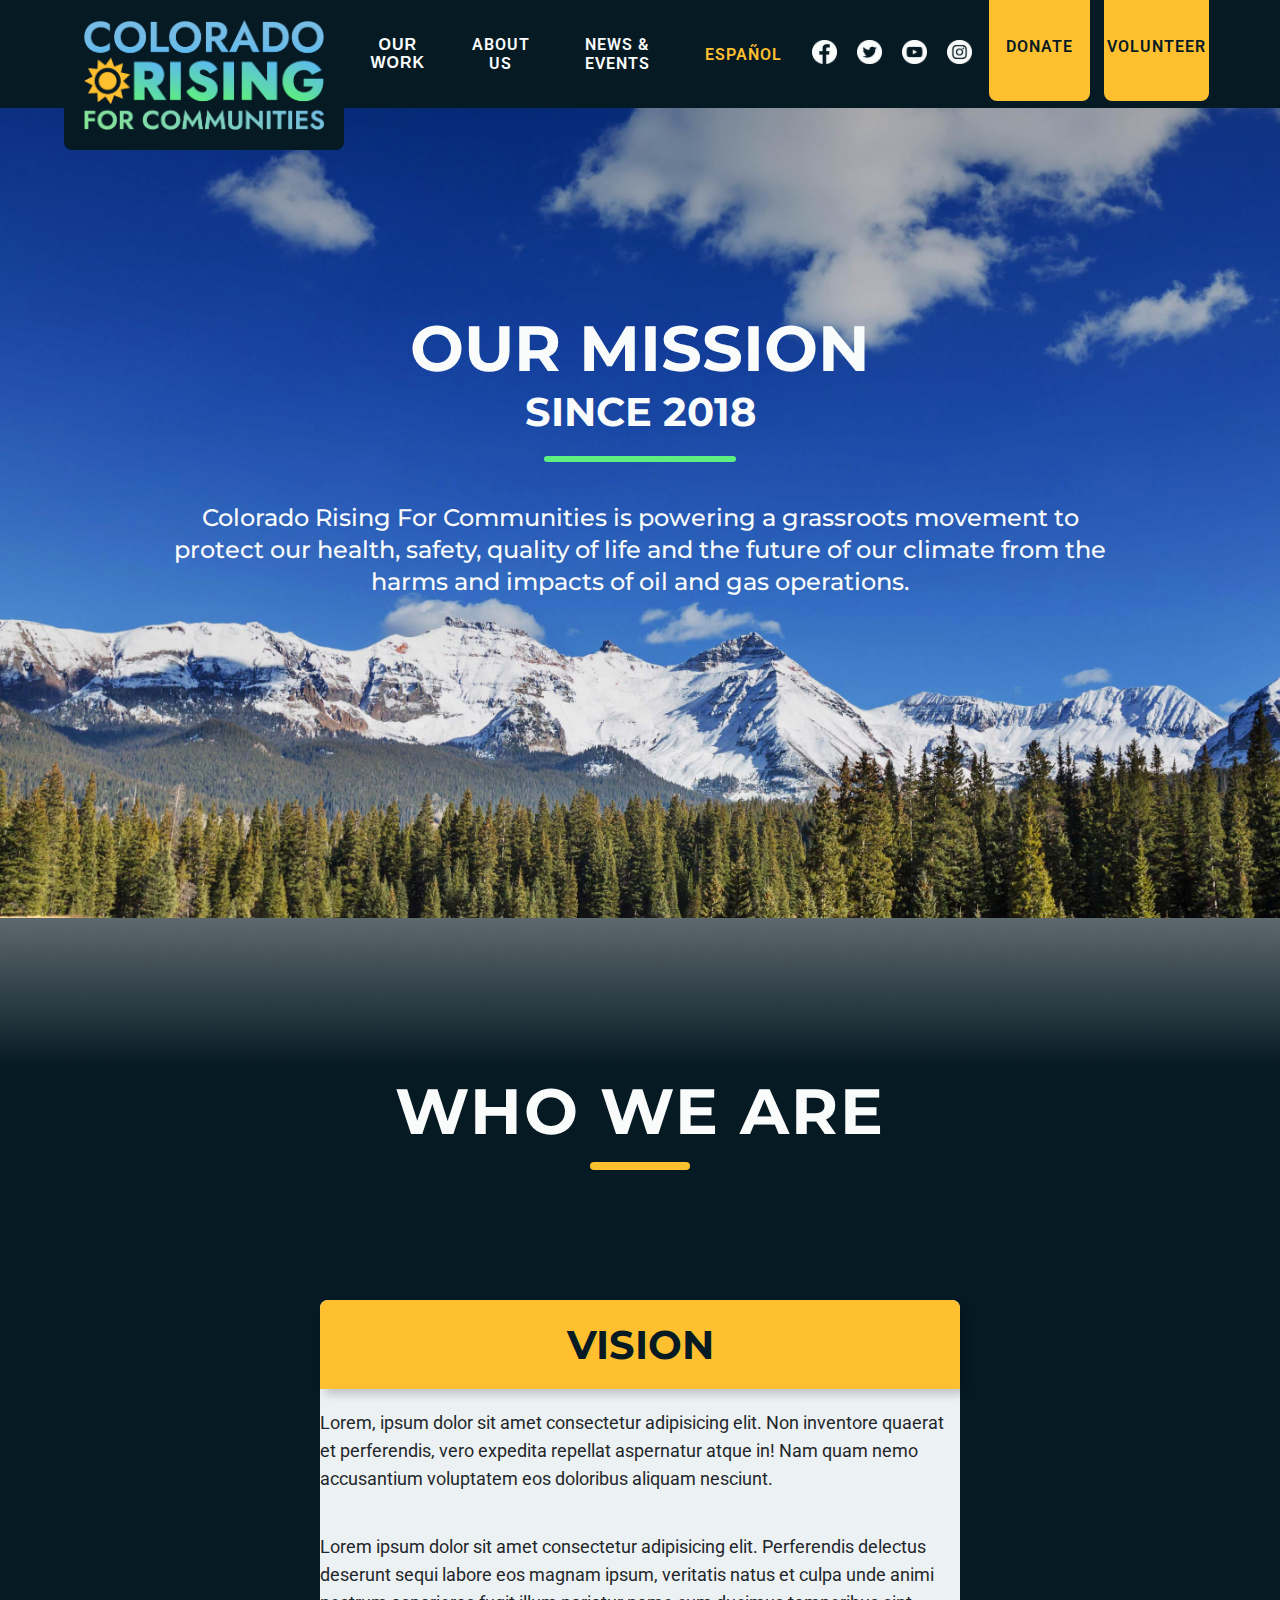
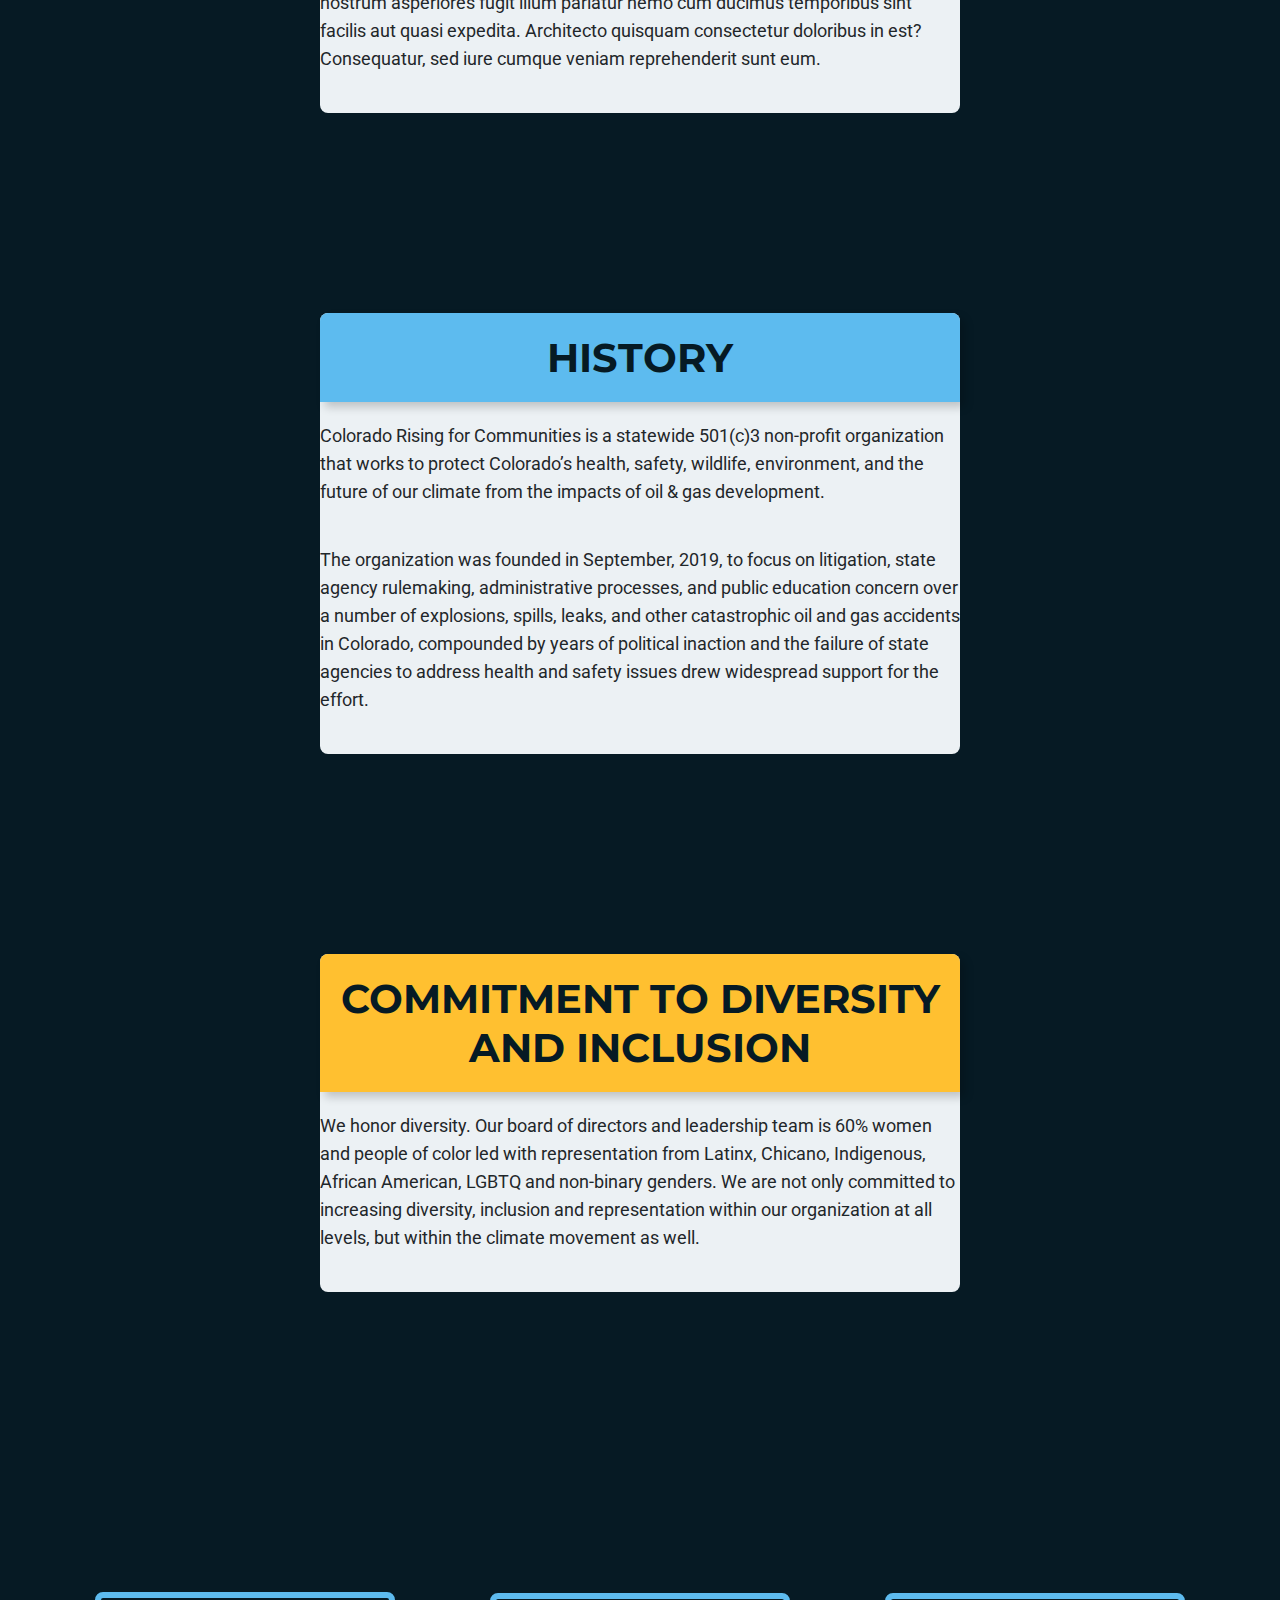
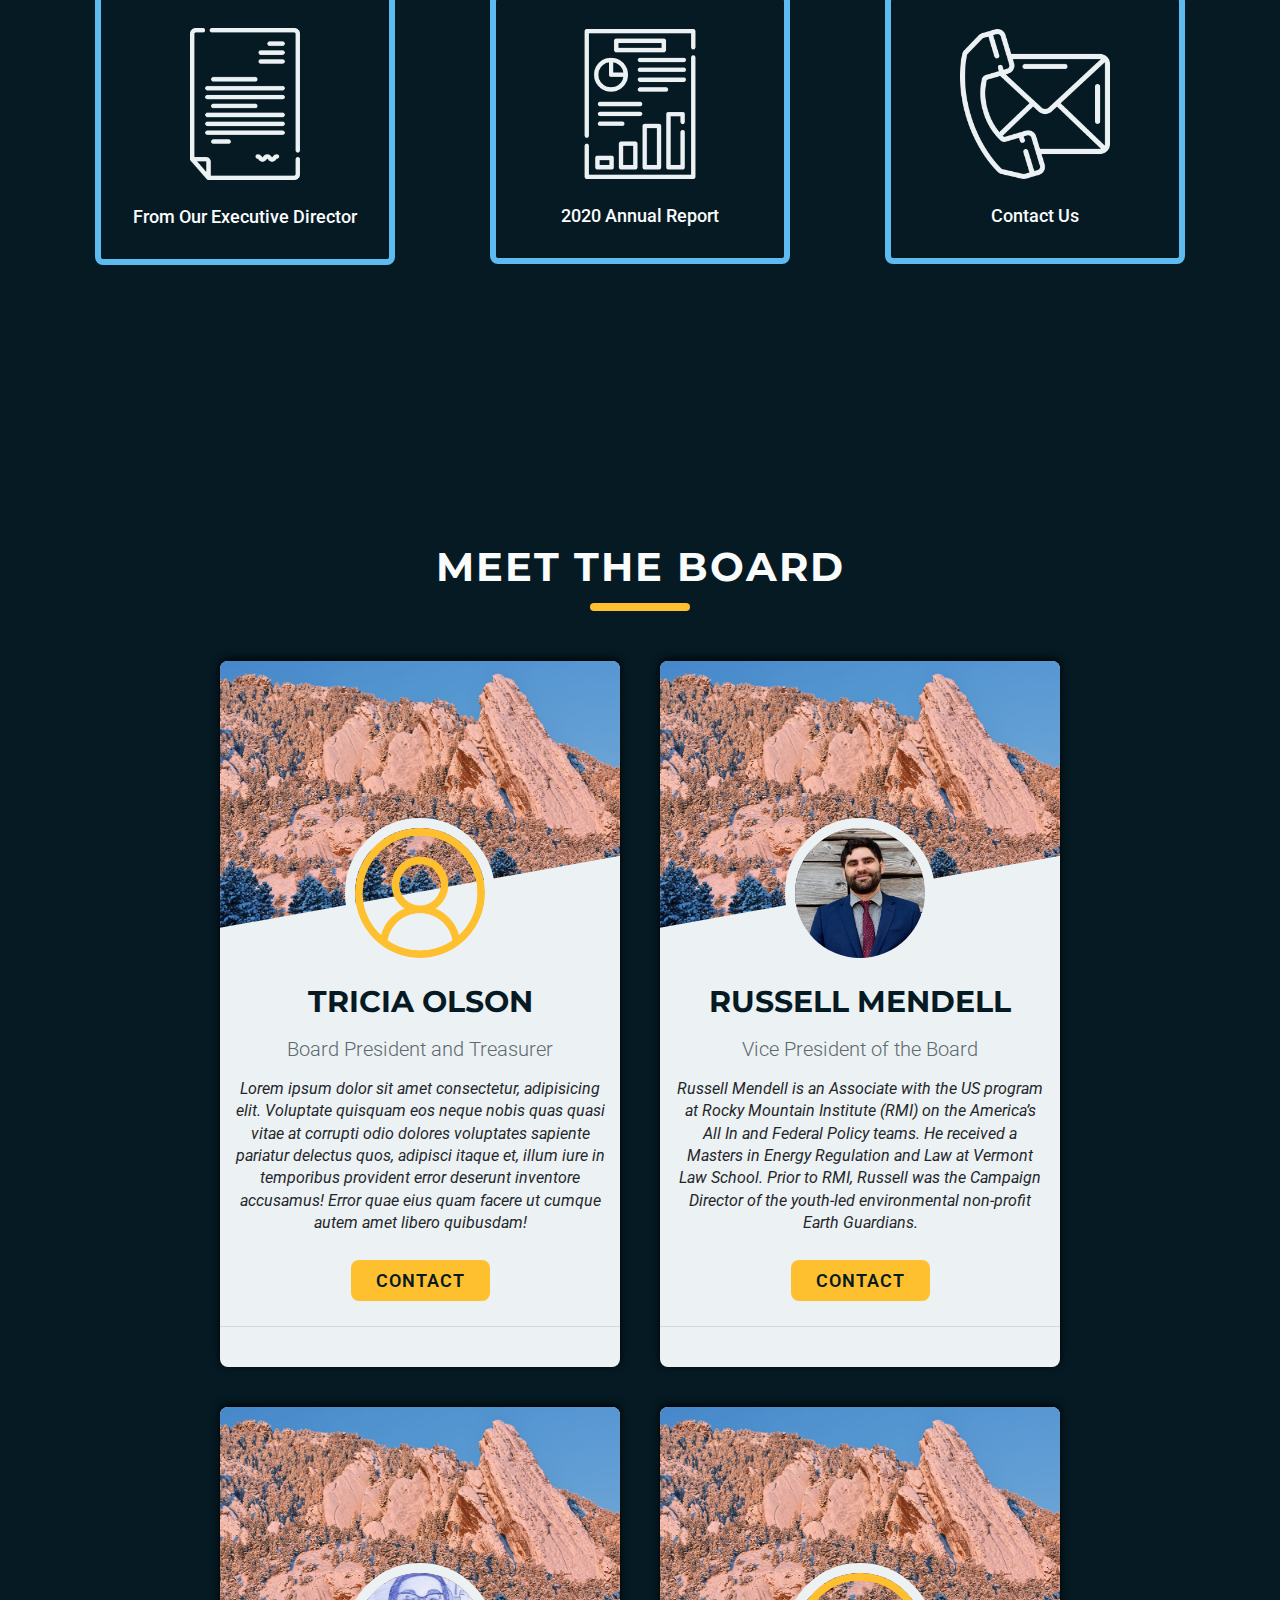
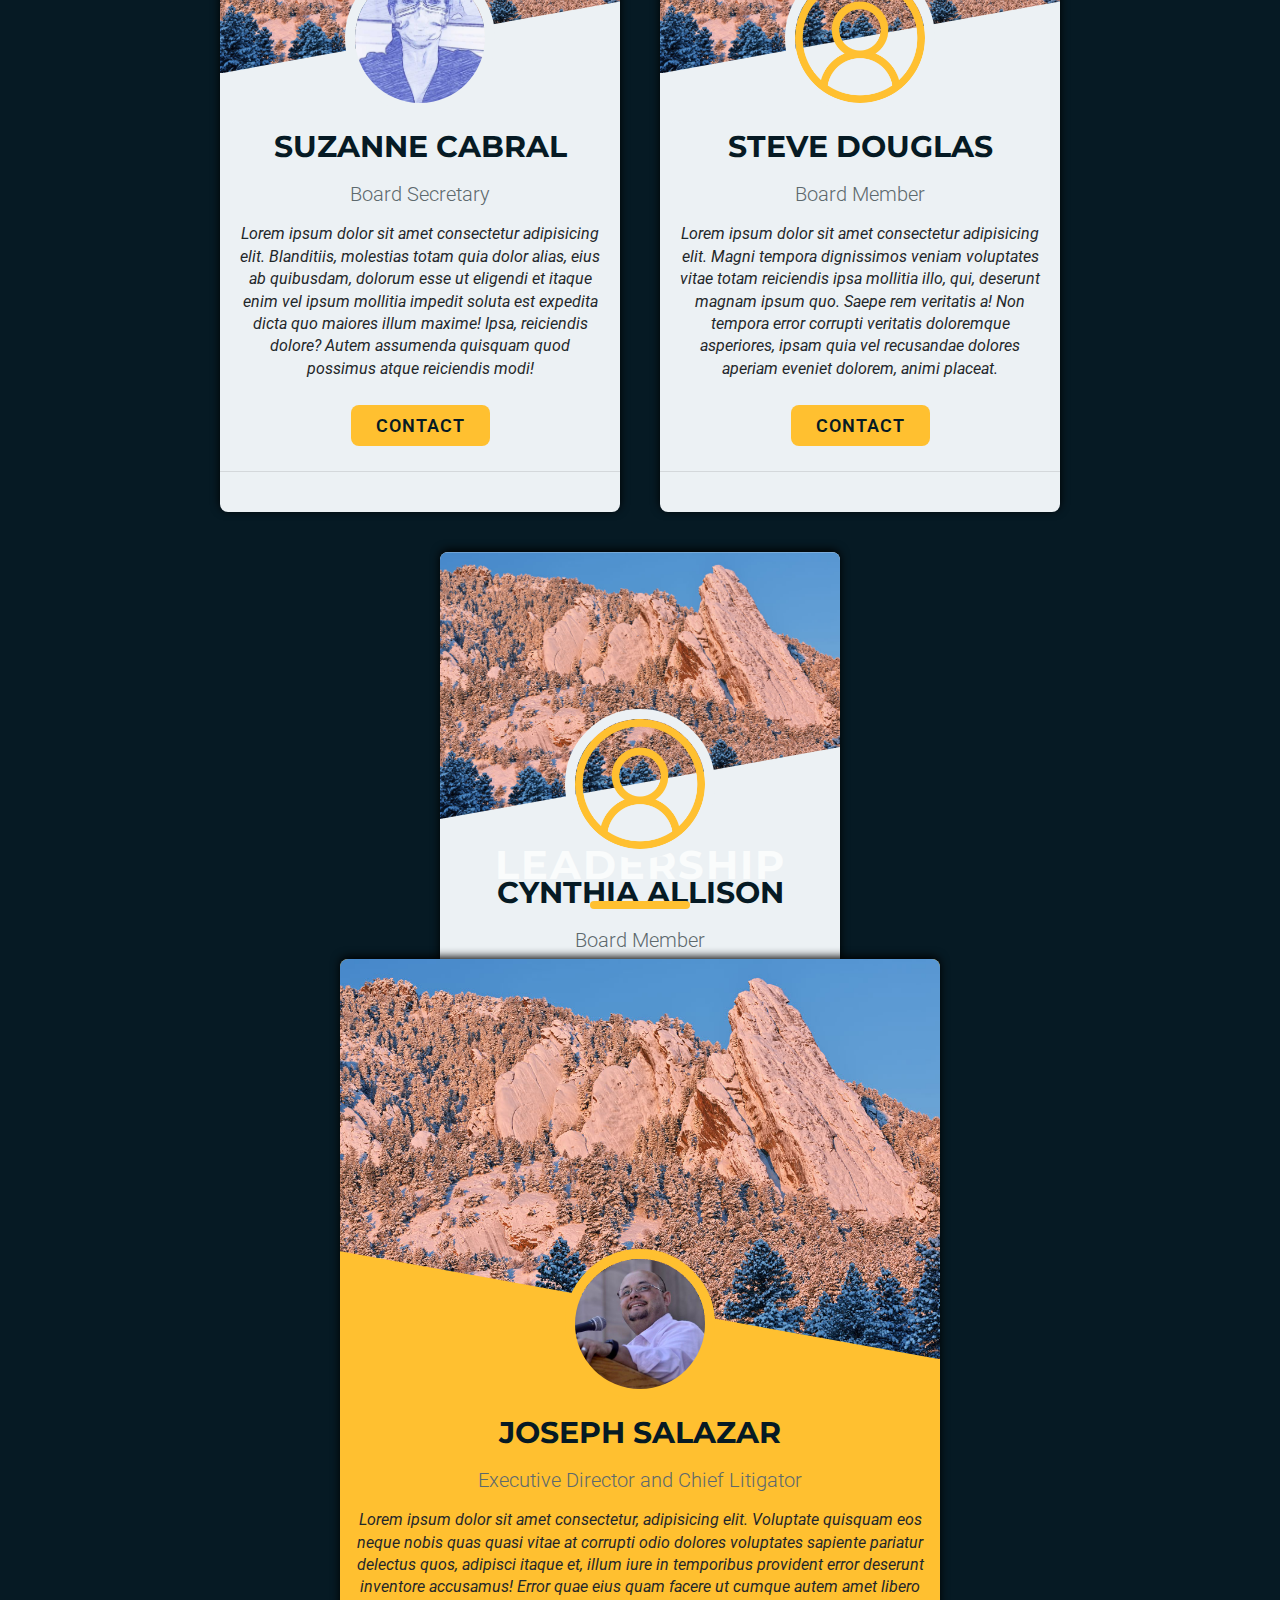
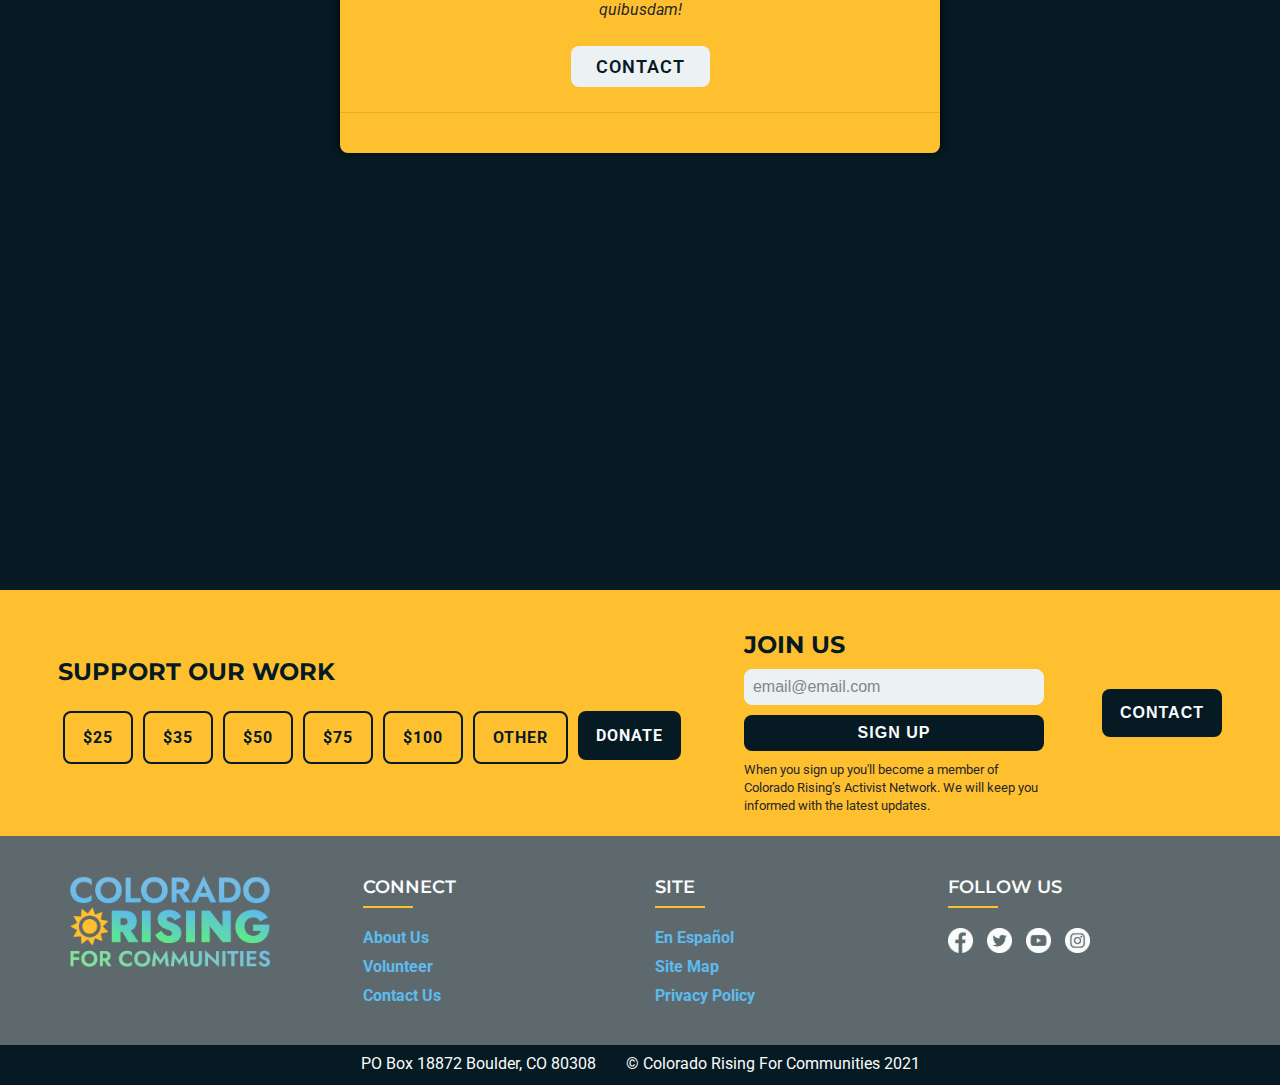
==== about-us/index.html @ eef4306d "drop down menu added" ====
<!DOCTYPE html>
<html lang="en">

<head>
    <meta charset="UTF-8" />
    <meta name="viewport" content="width=device-width, initial-scale=1">
    <meta name="description"
        content="Colorado Rising for Communities is a statewide 501(c)3 grassroots organization that was formed to protect Colorado's health, safety, wildlife, environmental and the future of our climate from the impacts of oil and gas operations." />
    <meta name="robots" content="index, follow" />
    <link rel="icon" href="../icons/sun_logo.svg" />
    <link rel="stylesheet" href="https://unpkg.com/aos@next/dist/aos.css" />
    <link rel="preconnect" href="https://fonts.gstatic.com" />
    <link rel="preconnect" href="https://fonts.gstatic.com" />
    <link
        href="https://fonts.googleapis.com/css2?family=Montserrat:ital,wght@0,100;0,200;0,300;0,400;0,500;0,600;0,700;0,800;0,900;1,300;1,400;1,500;1,600;1,700;1,800;1,900&family=Roboto:ital,wght@0,100;0,300;0,400;0,500;0,700;0,900;1,100;1,300;1,400;1,500;1,700;1,900&display=swap"
        rel="stylesheet" />
    <link rel="stylesheet" href="https://cdnjs.cloudflare.com/ajax/libs/font-awesome/5.15.2/css/all.min.css"
        integrity="sha512-HK5fgLBL+xu6dm/Ii3z4xhlSUyZgTT9tuc/hSrtw6uzJOvgRr2a9jyxxT1ely+B+xFAmJKVSTbpM/CuL7qxO8w=="
        crossorigin="anonymous" />
    <link rel="stylesheet" href="../styles/style.css" />
    <title>About Us</title>
</head>

<body>
    <!-- NAV BAR -->
    <nav class="navbar">
        <div class="navbar-container">
            <a href="/"><img src="/images/logo-test.png" id="logo" /></a>
            <div class="mobile-menu">
                <div class="line"></div>
                <div class="line"></div>
                <div class="line"></div>
            </div>
            <ul class="navbar-menu">
                <div class="ourwork-dropdown">
                    <button class="nav-item nav__link ourwork-drop">Our Work<i class="fas fa-caret-down"></i></button>
                    <ul>
                        <li class="dropdown-item"><a href="/our-work/index.html" class="dropdown-link btn__text">Our
                                Work</a>
                        </li>
                        <li class="dropdown-item"><a href="/our-work/justice-rising.html"
                                class="dropdown-link btn__text">Justice Rising</a>
                        </li>
                        <li class="dropdown-item"><a href="/our-work/truth-rising.html"
                                class="dropdown-link btn__text">Truth Rising</a></li>
                        <li class="dropdown-item"><a href="/our-work/climate-redi.html"
                                class="dropdown-link btn__text">Climate REDI</a></li>
                        <li class="dropdown-item"><a href="#" class="dropdown-link btn__text">Community
                                Organizing</a></li>
                        <li class="dropdown-item"><a href="#" class="dropdown-link btn__text">What Is Fracking?</a>
                        </li>
                    </ul>
                </div>
                <li class="nav-item">
                    <a class="nav__link" href="/about-us/index.html">About Us</a>
                </li>
                <li class="nav-item">
                    <a class="nav__link" href="#">News & Events</a>
                </li>
                <li class="nav-item">
                    <a class="nav__link es" href="#">Español</a>
                </li>
                <div class="line-nav"></div>
                <div class="social-icons">
                    <li class="nav-social">
                        <a class="social" href="https://www.facebook.com/ColoradoRising/" target="_blank"><img
                                src="/icons/facebook.png" alt="facebook" /></a>
                    </li>
                    <li class="nav-social">
                        <a class="social" href="https://twitter.com/coloradorising?lang=en" target="_blank"><img
                                src="/icons/twitter.png" alt="twitter" /></a>
                    </li>
                    <li class="nav-social">
                        <a class="social" href="https://www.youtube.com/channel/UCBYJBFrPAVXAqnbuCwlrnvA"
                            target="_blank"><img src="/icons/youtube.png" alt="youtube" /></a>
                    </li>
                    <li class="nav-social">
                        <a class="social" href="https://www.instagram.com/coloradorising/" target="_blank"><img
                                src="/icons/instagram.png" alt="instagram" /></a>
                    </li>
                </div>
                <li class="nav-item nav-btn">
                    <a class="nav__link button" href="/donate/index.html">Donate</a>
                </li>
                <li class="nav-item nav-btn">
                    <a class="nav__link button" href="/volunteer/index.html">Volunteer</a>
                </li>
            </ul>
        </div>
    </nav>
    <!-- END NAV BAR -->

    <main>
        <!-- HEADER -->
        <header class="about-us-header">
            <h1>Our Mission</h1>
            <h2>Since 2018</h2>
            <hr class="hr-2-about">
            <h4>Colorado Rising For Communities is powering a grassroots movement to protect our health, safety, quality
                of life and the future of our climate from the harms and impacts of oil and gas operations.</h4>
        </header>
        <!-- END HEADER -->

        <img src="/images/Fade.png" alt="" id="fade" class="our-work-fade">

        <!-- MAIN INFO -->
        <section class="main-info-wrapper">
            <div class="main-info-container">
                <h1 class="who-we-are-heading">Who We Are</h1>
                <div class="about-content col-2">
                    <div class="header-div-1">
                        <h2>Vision</h2>
                    </div>
                    <p>Lorem, ipsum dolor sit amet consectetur adipisicing elit. Non inventore quaerat et perferendis,
                        vero expedita repellat aspernatur atque in! Nam quam nemo accusantium voluptatem eos doloribus
                        aliquam nesciunt.
                    </p>
                    <p>Lorem ipsum dolor sit amet consectetur adipisicing elit. Perferendis delectus deserunt sequi
                        labore eos magnam ipsum, veritatis natus et culpa unde animi nostrum asperiores fugit illum
                        pariatur nemo cum ducimus temporibus sint facilis aut quasi expedita. Architecto quisquam
                        consectetur doloribus in est? Consequatur, sed iure cumque veniam reprehenderit sunt eum.
                    </p>
                </div>
                <div class="about-content col-3">
                    <div class="header-div-2">
                        <h2>History</h2>
                    </div>
                    <p>Colorado Rising for Communities is a statewide 501(c)3 non-profit organization that works to
                        protect Colorado’s health, safety, wildlife, environment, and the future of our climate from the
                        impacts of oil & gas development.
                    </p>
                    <p>The organization was founded in September, 2019, to focus on litigation, state agency rulemaking,
                        administrative processes, and public education concern over a number of explosions, spills,
                        leaks, and other catastrophic oil and gas accidents in Colorado, compounded by years of
                        political inaction and the failure of state agencies to address health and safety issues drew
                        widespread support for the effort.
                    </p>
                </div>
                <div class="about-content col-2">
                    <div class="header-div-1">
                        <h2>Commitment to Diversity and Inclusion</h2>
                    </div>
                    <p>We honor diversity. Our board of directors and leadership team is 60% women and people of color
                        led with representation from Latinx, Chicano, Indigenous, African American, LGBTQ and non-binary
                        genders. We are not only committed to increasing diversity, inclusion and representation within
                        our organization at all levels, but within the climate movement as well. </p>
                </div>
            </div>
        </section>
        <!-- END MAIN INFO -->

        <!-- BUTTONS -->
        <section class="about-buttons-wrapper">
            <div class="about-buttons-container">
                <div class="button-text-wrapper">
                    <a href="#"><img src="/icons/letter-icon.png" alt="Letter From Our Executive Director"
                            class="about-button-lrg"></a>
                    <p>From Our Executive Director</p>
                </div>
                <div class="button-text-wrapper">
                    <a href="#"><img src="/icons/annual-report-icon.png" alt="2020 Annual Report"
                            class="about-button"></a>
                    <p>2020 Annual Report</p>
                </div>
                <div class="button-text-wrapper">
                    <a href="/contact.html"><img src="/icons/contact-icon.png" alt="Contact Us"
                            class="about-button"></a>
                    <p>Contact Us</p>
                </div>
            </div>
        </section>
        <!-- END BUTTONS -->

        <!-- BOARD -->
        <section class="board-profiles">
            <div class="board-card-container">
                <h2 class="board-heading">Meet The Board</h2>
                <div class="board-card-wrapper">
                    <div class="board-card">
                        <img src="/about-us/images/card-background" alt="" class="board-card-background">
                        <img src="images/profile-pic.png" alt="Tricia Olson, Board President and Treasurer"
                            class="profile-img">
                        <h3>Tricia Olson</h3>
                        <p class="job-title">Board President and Treasurer</p>
                        <p class="about">Lorem ipsum dolor sit amet consectetur, adipisicing elit. Voluptate quisquam
                            eos neque nobis quas quasi vitae at corrupti odio dolores voluptates sapiente pariatur
                            delectus quos, adipisci itaque et, illum iure in temporibus provident error deserunt
                            inventore accusamus! Error quae eius quam facere ut cumque autem amet libero quibusdam!
                        </p>
                        <a href="#" class="board-btn">Contact</a>
                        <ul class="board-social-media-links">
                            <li><a href="#"><i class="fab fa-linkedin-in"></i></i></a></li>
                            <li><a href="#"><i class="fab fa-twitter"></i></a></li>
                            <li><a href="#"><i class="fab fa-instagram"></i></a></li>
                        </ul>
                    </div>
                    <div class="board-card">
                        <img src="/about-us/images/card-background" alt="" class="board-card-background">
                        <img src="images/russell-mendell-profile-picture.jpg" alt="Russel Mendell, Vice President"
                            class="profile-img">
                        <h3>Russell Mendell</h3>
                        <p class="job-title">Vice President of the Board</p>
                        <p class="about">Russell Mendell is an Associate with the US program at Rocky Mountain Institute
                            (RMI) on the America’s All In and Federal Policy teams. He received a Masters in Energy
                            Regulation and Law at Vermont Law School. Prior to RMI, Russell was the Campaign Director of
                            the
                            youth-led environmental non-profit Earth Guardians.
                        </p>
                        <a href="#" class="board-btn">Contact</a>
                        <ul class="board-social-media-links">
                            <li><a href="#"><i class="fab fa-linkedin-in"></i></i></a></li>
                            <li><a href="#"><i class="fab fa-twitter"></i></a></li>
                            <li><a href="#"><i class="fab fa-instagram"></i></a></li>
                        </ul>
                    </div>
                    <div class="board-card">
                        <img src="/about-us/images/card-background" alt="" class="board-card-background">
                        <img src="images/suzanne-cabral-profile-picture.jpg" alt="Suzanne Cabral, Board Secretary"
                            class="profile-img">
                        <h3>Suzanne Cabral</h3>
                        <p class="job-title">Board Secretary</p>
                        <p class="about">Lorem ipsum dolor sit amet consectetur adipisicing elit. Blanditiis, molestias
                            totam quia dolor alias, eius ab quibusdam, dolorum esse ut eligendi et itaque enim vel ipsum
                            mollitia impedit soluta est expedita dicta quo maiores illum maxime! Ipsa, reiciendis
                            dolore? Autem assumenda quisquam quod possimus atque reiciendis modi!
                        </p>
                        <a href="#" class="board-btn">Contact</a>
                        <ul class="board-social-media-links">
                            <li><a href="#"><i class="fab fa-linkedin-in"></i></i></a></li>
                            <li><a href="#"><i class="fab fa-twitter"></i></a></li>
                            <li><a href="#"><i class="fab fa-instagram"></i></a></li>
                        </ul>
                    </div>
                    <div class="board-card">
                        <img src="/about-us/images/card-background" alt="" class="board-card-background">
                        <img src="images/profile-pic.png" alt="Steve Douglas, Board Member" class="profile-img">
                        <h3>Steve Douglas</h3>
                        <p class="job-title">Board Member</p>
                        <p class="about">Lorem ipsum dolor sit amet consectetur adipisicing elit. Magni tempora
                            dignissimos veniam voluptates vitae totam reiciendis ipsa mollitia illo, qui, deserunt
                            magnam ipsum quo. Saepe rem veritatis a! Non tempora error corrupti veritatis doloremque
                            asperiores, ipsam quia vel recusandae dolores aperiam eveniet dolorem, animi placeat.
                        </p>
                        <a href="#" class="board-btn">Contact</a>
                        <ul class="board-social-media-links">
                            <li><a href="#"><i class="fab fa-linkedin-in"></i></i></a></li>
                            <li><a href="#"><i class="fab fa-twitter"></i></a></li>
                            <li><a href="#"><i class="fab fa-instagram"></i></a></li>
                        </ul>
                    </div>
                    <div class="board-card">
                        <img src="/about-us/images/card-background" alt="" class="board-card-background">
                        <img src="images/profile-pic.png" alt="Cynthia Allison, Board Member" class="profile-img">
                        <h3>Cynthia Allison</h3>
                        <p class="job-title">Board Member</p>
                        <p class="about">Lorem ipsum dolor, sit amet consectetur adipisicing elit. Reprehenderit iste
                            commodi aut! Natus doloremque ab quo voluptate corporis iste temporibus nulla perspiciatis
                            accusamus. Impedit, harum dolores quam placeat, minima praesentium sunt voluptas deserunt
                            qui
                            omnis quisquam facere. Ullam exercitationem, tenetur fugiat odit repellendus reprehenderit
                            illum! Natus asperiores distinctio corrupti hic?
                        </p>
                        <a href="#" class="board-btn">Contact</a>
                        <ul class="board-social-media-links">
                            <li><a href="#"><i class="fab fa-linkedin-in"></i></i></a></li>
                            <li><a href="#"><i class="fab fa-twitter"></i></a></li>
                            <li><a href="#"><i class="fab fa-instagram"></i></a></li>
                        </ul>
                    </div>
                </div>
            </div>
        </section>
        <!-- END BOARD -->

        <!-- LEADERSHIP -->
        <section class="leadership-profile">
            <div class="board-card-container">
                <h2 class="board-heading">Leadership</h2>
                <div class="board-card-wrapper">
                    <div class="leadership-card">
                        <img src="/about-us/images/card-background" alt="" class="board-card-background">
                        <img src="images/joe-salazar.jpg" alt="Joseph Salazar, Executive Director and Chief Litigator "
                            class="leadership-profile-img">
                        <h3>Joseph Salazar</h3>
                        <p class="job-title">Executive Director and Chief Litigator</p>
                        <p class="about">Lorem ipsum dolor sit amet consectetur, adipisicing elit. Voluptate quisquam
                            eos neque nobis quas quasi vitae at corrupti odio dolores voluptates sapiente pariatur
                            delectus quos, adipisci itaque et, illum iure in temporibus provident error deserunt
                            inventore accusamus! Error quae eius quam facere ut cumque autem amet libero quibusdam!
                        </p>
                        <a href="#" class="board-btn leadership-btn">Contact</a>
                        <ul class="board-social-media-links">
                            <li><a href="#"><i class="fab fa-linkedin-in"></i></i></a></li>
                            <li><a href="#"><i class="fab fa-twitter"></i></a></li>
                            <li><a href="#"><i class="fab fa-instagram"></i></a></li>
                        </ul>
                    </div>
                </div>
            </div>
        </section>
    </main>

    <!-- FOOTER -->
    <footer class="footer">
        <!-- CTA FOOTER -->
        <div class="footer-cta-container">
            <div class="footer-cta-row">
                <div class="footer-cta-col">
                    <h4>Support Our Work</h4>
                    <ul class="footer-doante-btn-row">
                        <li><a href="#" class="footer-cta-donate-amount btn">$25</a></li>
                        <li><a href="#" class="footer-cta-donate-amount btn">$35</a></li>
                        <li><a href="#" class="footer-cta-donate-amount btn">$50</a></li>
                        <li><a href="#" class="footer-cta-donate-amount btn">$75</a></li>
                        <li><a href="#" class="footer-cta-donate-amount btn">$100</a></li>
                        <li><a href="#" class="footer-cta-donate-amount btn">Other</a></li>
                        <li><a href="#" class="footer-cta-donate-btn">Donate</a></li>
                    </ul>
                </div>
                <div class="footer-cta-col">
                    <form class="footer-cta-form" id="footer-form" action="./" method="POST">
                        <div class="footer-cta-form__item">
                            <h4>Join Us</h4>
                            <input name="email" type="email" id="footer-email" class="footer-cta-form__input"
                                placeholder="email@email.com" />
                            <button class="footer-cta-form__btn" type="submit" id="submit">Sign Up</button>
                            <p>When you sign up you'll become a member of Colorado Rising’s Activist Network. We will
                                keep you informed with the latest updates.</p>
                        </div>
                    </form>
                </div>
                <div class="footer-cta-col">
                    <a href="/contact.html"><button class="footer-cta-form__contact" type="submit"
                            id="submit">Contact</button></a>
                </div>
            </div>
        </div>
        <!-- END CTA FOOTER -->
        <div class="footer-container">
            <div class="footer-row">
                <div class="footer-col footer-logo">
                    <ul>
                        <li><a href="/"><img src="/images/logo-test.png" id="footer-logo" /></a></li>
                    </ul>
                </div>
                <div class="footer-col footer-connect">
                    <h4>Connect</h4>
                    <ul>
                        <li><a href="/about-us/index.html" class="footer-link link">About Us</a></li>
                        <li><a href="/volunteer/index.html" class="footer-link link">Volunteer</a></li>
                        <li><a href="/contact.html" class="footer-link link">Contact Us</a></li>
                    </ul>
                </div>
                <div class="footer-col footer-site">
                    <h4>Site</h4>
                    <ul>
                        <li><a href="#" class="footer-link link">En Español</a></li>
                        <li><a href="#" class="footer-link link">Site Map</a></li>
                        <li><a href="#" class="footer-link link">Privacy Policy</a></li>
                    </ul>
                </div>
                <div class="footer-col footer-social">
                    <h4>Follow Us</h4>
                    <div class="footer-social-links">
                        <a class="social" href="https://www.facebook.com/ColoradoRising/" target="_blank"><img
                                src="/icons/facebook.png" alt="facebook" /></a>
                        <a class="social" href="https://twitter.com/coloradorising?lang=en" target="_blank"><img
                                src="/icons/twitter.png" alt="twitter" /></a>
                        <a class="social" href="https://www.youtube.com/channel/UCBYJBFrPAVXAqnbuCwlrnvA"
                            target="_blank"><img src="/icons/youtube.png" alt="youtube" /></a>
                        <a class="social" href="https://www.instagram.com/coloradorising/" target="_blank"><img
                                src="/icons/instagram.png" alt="instagram" /></a>
                    </div>
                </div>
            </div>
        </div>
        <!-- COPYRIGHT FOOTER -->
        <div class="footer-copyright">
            <div class="footer-copyright-row">
                <p class="po-box">PO Box 18872 Boulder, CO 80308</p>
                <p>&#169; Colorado Rising For Communities 2021</p>
            </div>
        </div>
    </footer>
    <!-- END FOOTER -->
    <script src="/about-us/scripts/app.js"></script>
</body>

</html>
---- styles/style.css ----
/* FONTS AND FONT SIZES */
@-ms-viewport {
  width: device-width;
}

*,
*:before,
*:after {
  -webkit-box-sizing: inherit;
          box-sizing: inherit;
}

* {
  margin: 0;
  padding: 0;
  -webkit-box-sizing: border-box;
          box-sizing: border-box;
}

html {
  font-size: 62.5%;
  background-color: #061a24;
}

body {
  font-family: "Roboto", sans-serif;
  font-size: 1.6rem;
  color: #fafcfc;
}

p {
  line-height: 140%;
}

h1,
h2,
h3,
h4 {
  font-family: "Montserrat", sans-serif;
}

h1 {
  font-size: 6.4rem;
  font-weight: 700;
  text-transform: uppercase;
}

h2 {
  font-size: 4rem;
  font-weight: 700;
  text-transform: uppercase;
}

h3 {
  font-size: 2.4rem;
  font-weight: 700;
  text-transform: uppercase;
}

h4 {
  font-size: 2.4rem;
  font-weight: 600;
}

h5 {
  font-size: 1.4rem;
  font-weight: 600;
}

h6 {
  font-size: 1.2rem;
  font-weight: 700;
  letter-spacing: 1px;
  text-transform: uppercase;
}

.link {
  font-weight: 700;
  font-size: 1.6rem;
  color: #5dbbef;
  text-decoration: none;
  -webkit-transition: all 0.35s ease-in-out;
  transition: all 0.35s ease-in-out;
}

.pre-title {
  font-weight: bold;
  font-size: 1.2rem;
  letter-spacing: 0.1rem;
}

/* BUTTONS */
.btn__text {
  font-weight: 700;
  font-size: 1.6rem;
  letter-spacing: 1px;
  text-transform: uppercase;
}

.btn {
  display: inline-block;
  font-size: 1.6rem;
  font-weight: 700;
  text-decoration: none;
  text-transform: uppercase;
  letter-spacing: 0.1rem;
  background-color: none;
  border: 2px solid #061a24;
  border-radius: 8px;
  color: #061a24;
  padding: 1.5rem 1.8rem;
  margin-top: 2rem;
  -webkit-transition: background 0.5s ease-in-out;
  transition: background 0.5s ease-in-out;
  cursor: pointer;
}

.btn:hover {
  background-color: #fafcfc;
  color: #061a24;
}

.navbar {
  display: -webkit-box;
  display: -ms-flexbox;
  display: flex;
  -ms-flex-pack: distribute;
      justify-content: space-around;
  -webkit-box-align: center;
      -ms-flex-align: center;
          align-items: center;
  height: 12vh;
  width: 100vw;
  z-index: 999;
  background-color: #061a24;
  font-size: 1.6rem;
  font-weight: 600;
  letter-spacing: 1px;
}

.navbar-container {
  display: -webkit-box;
  display: -ms-flexbox;
  display: flex;
  -webkit-box-pack: justify;
      -ms-flex-pack: justify;
          justify-content: space-between;
  height: 100%;
  z-index: 1;
  width: 90%;
}

.nav-item {
  height: auto;
}

.navbar-menu {
  display: -webkit-box;
  display: -ms-flexbox;
  display: flex;
  list-style: none;
  text-align: center;
  height: 100%;
  padding: 0;
  -webkit-box-pack: space-evenly;
      -ms-flex-pack: space-evenly;
          justify-content: space-evenly;
  -webkit-box-align: center;
      -ms-flex-align: center;
          align-items: center;
}

.nav__link {
  color: #fafcfc;
  text-decoration: none;
  text-transform: uppercase;
  font-weight: 600;
  letter-spacing: 1px;
  display: -webkit-box;
  display: -ms-flexbox;
  display: flex;
  -ms-flex-wrap: nowrap;
      flex-wrap: nowrap;
  -webkit-box-align: center;
      -ms-flex-align: center;
          align-items: center;
  -ms-flex-pack: distribute;
      justify-content: space-around;
  padding: 1rem 2rem;
  margin: 0 2rem;
  height: auto;
  width: 100%;
}

.nav__link:hover {
  color: #ffc030;
}

/* SOCIAL ICONS */
.social-icons {
  display: -webkit-box;
  display: -ms-flexbox;
  display: flex;
  -webkit-box-align: center;
      -ms-flex-align: center;
          align-items: center;
  -webkit-box-pack: center;
      -ms-flex-pack: center;
          justify-content: center;
}

.social {
  margin: 0 1rem;
}

.social img {
  width: 25px;
  height: auto;
}

/* BUTTONS */
.nav-btn {
  display: -webkit-box;
  display: -ms-flexbox;
  display: flex;
  -webkit-box-pack: center;
      -ms-flex-pack: center;
          justify-content: center;
  -webkit-box-align: center;
      -ms-flex-align: center;
          align-items: center;
  margin: -1rem;
  height: 100%;
  width: 20%;
}

.button {
  display: -webkit-box;
  display: -ms-flexbox;
  display: flex;
  -webkit-box-align: center;
      -ms-flex-align: center;
          align-items: center;
  -webkit-box-pack: center;
      -ms-flex-pack: center;
          justify-content: center;
  text-decoration: none;
  padding: 10px 20px;
  margin-bottom: 15px;
  height: 100%;
  width: 75%;
  border: none;
  border-radius: 0 0 8px 8px;
  outline: none;
  background: #ffc030;
  color: #061a24;
}

.button:hover {
  background: #fafcfc;
  border-bottom: none;
  color: #061a24;
  -webkit-transition: all 0.3s ease;
  transition: all 0.3s ease;
}

/* LOGO */
#logo {
  z-index: 999;
  max-width: 32.5rem;
  background-color: #061a24;
  padding: 2rem;
  border-radius: 8px;
  cursor: pointer;
}

/* DROP DOWN MENU */
.ourwork-dropdown {
  position: relative;
}

.ourwork-dropdown ul {
  position: absolute;
  background: #ecf1f4;
  list-style: none;
  margin-top: 1rem;
  width: 25rem;
  border-radius: 8px;
  height: 30rem;
  display: -webkit-box;
  display: -ms-flexbox;
  display: flex;
  -ms-flex-pack: distribute;
      justify-content: space-around;
  -webkit-box-align: center;
      -ms-flex-align: center;
          align-items: center;
  -webkit-box-orient: vertical;
  -webkit-box-direction: normal;
      -ms-flex-direction: column;
          flex-direction: column;
  opacity: 0;
  visibility: hidden;
  -webkit-transform: translateY(-1rem);
          transform: translateY(-1rem);
  -webkit-transition: all 0.4s ease;
  transition: all 0.4s ease;
}

.ourwork-dropdown button {
  background: none;
  border: none;
  color: #fafcfc;
  text-decoration: none;
  font-size: 1.6rem;
  font-weight: 700;
  cursor: pointer;
}

.dropdown-item {
  width: 100%;
  height: 100%;
  display: -webkit-box;
  display: -ms-flexbox;
  display: flex;
  -webkit-box-pack: center;
      -ms-flex-pack: center;
          justify-content: center;
  -webkit-box-align: center;
      -ms-flex-align: center;
          align-items: center;
  border-bottom: 0.25px solid #5d696d;
  cursor: pointer;
}

.dropdown-item:first-child {
  border-radius: 8px 8px 0 0;
}

.dropdown-item:last-child {
  border-radius: 0 0 8px 8px;
  border-bottom: none;
}

.dropdown-item:hover {
  background-color: #ffc030;
}

.dropdown-link {
  color: #061a24;
  text-decoration: none;
}

.ourwork-dropdown button:focus + ul {
  opacity: 1;
  visibility: visible;
  -webkit-transform: translateY(0);
          transform: translateY(0);
}

.ourwork-drop i {
  font-size: 1.8rem;
}

/* SMALLER SCREEN ADJUSTMENTS */
@media screen and (max-width: 1396px) {
  .nav__link {
    margin: 0;
    padding: 0 2rem;
  }
  .button {
    margin-bottom: 15px;
  }
}

.es {
  color: #ffc030;
}

.es:hover {
  color: #fafcfc;
}

@media screen and (max-width: 1024px) {
  #logo {
    max-width: 30rem;
  }
}

@media screen and (max-width: 600px) {
  #logo {
    max-width: 23rem;
  }
}

@media screen and (max-width: 414px) {
  #logo {
    width: 26rem;
  }
}

@media screen and (max-width: 384px) {
  #logo {
    max-width: 18rem;
    width: 21rem;
  }
}

@media screen and (max-width: 1300px) {
  #logo {
    max-width: 28rem;
  }
}

/* MOBILE MENU */
@media screen and (max-width: 1279px) {
  .line {
    width: 30px;
    height: 3px;
    background: #fafcfc;
    margin: 5px;
    border-radius: 3px;
  }
  .line {
    -webkit-transition: all 0.3s ease-in-out;
    transition: all 0.3s ease-in-out;
  }
  .navbar {
    position: relative;
    font-size: 2.5rem;
  }
  #logo {
    margin-left: 4.7vw;
  }
  .navbar-container {
    width: 100%;
  }
  .mobile-menu {
    position: absolute;
    cursor: pointer;
    right: 5%;
    top: 50%;
    -webkit-transform: translate(-5%, -50%);
            transform: translate(-5%, -50%);
    z-index: 2;
  }
  .navbar-menu {
    position: fixed;
    background: #061a24;
    height: 100vh;
    width: 100%;
    -webkit-box-orient: vertical;
    -webkit-box-direction: normal;
        -ms-flex-direction: column;
            flex-direction: column;
    -webkit-clip-path: circle(10px at 100% -20%);
            clip-path: circle(10px at 100% -20%);
    -webkit-transition: all 1s ease-out;
    transition: all 1s ease-out;
    pointer-events: none;
  }
  .navbar-menu.open {
    -webkit-box-orient: vertical;
    -webkit-box-direction: normal;
        -ms-flex-direction: column;
            flex-direction: column;
    -webkit-clip-path: circle(1800px at 90% -10%);
            clip-path: circle(1800px at 90% -10%);
    pointer-events: all;
  }
  .nav-btn {
    height: auto;
    width: 200px;
  }
  .button {
    font-size: 3rem;
    border-radius: 8px;
    width: 100%;
  }
  /*HAMBURGER TRANSITION */
  .mobile-menu.is-active .line:nth-child(2) {
    opacity: 0;
  }
  .mobile-menu.is-active .line:nth-child(1) {
    -webkit-transform: translateY(8px) rotate(45deg);
            transform: translateY(8px) rotate(45deg);
  }
  .mobile-menu.is-active .line:nth-child(3) {
    -webkit-transform: translateY(-8px) rotate(-45deg);
            transform: translateY(-8px) rotate(-45deg);
  }
  /* MOBILE MENU FADE ANIMATION */
  .nav-item {
    opacity: 0;
  }
  .nav__links {
    font-size: 2.5rem;
  }
  .nav-item:nth-child(1) {
    -webkit-transition: all 0.5s ease 0.2s;
    transition: all 0.5s ease 0.2s;
  }
  .nav-item:nth-child(2) {
    -webkit-transition: all 0.5s ease 0.3s;
    transition: all 0.5s ease 0.3s;
  }
  .nav-item:nth-child(3) {
    -webkit-transition: all 0.5s ease 0.4s;
    transition: all 0.5s ease 0.4s;
  }
  .nav-item:nth-child(4) {
    -webkit-transition: all 0.5s ease 0.5s;
    transition: all 0.5s ease 0.5s;
  }
  .nav-item:nth-child(5) {
    -webkit-transition: all 0.5s ease 0.6s;
    transition: all 0.5s ease 0.6s;
  }
  .nav-item:nth-child(6) {
    -webkit-transition: all 0.5s ease 0.7s;
    transition: all 0.5s ease 0.7s;
  }
  .nav-item.fade {
    opacity: 1;
  }
}

/* Landscape mode iPhone 6,7,8 */
@media only screen and (min-device-width: 375px) and (max-device-width: 667px) and (-webkit-min-device-pixel-ratio: 2) and (orientation: landscape) {
  .nav-btn {
    margin: 0.2rem;
  }
}

/* HERO BACKGROUND FORM AND CTA */
.hero {
  height: 100vh;
  width: 100vw;
  background-repeat: no-repeat;
  background-size: cover;
  background-position: fixed;
  color: #fafcfc;
  display: -webkit-box;
  display: -ms-flexbox;
  display: flex;
  -webkit-box-align: center;
      -ms-flex-align: center;
          align-items: center;
  -webkit-box-pack: space-evenly;
      -ms-flex-pack: space-evenly;
          justify-content: space-evenly;
  text-align: center;
}

.hero-container {
  display: -webkit-box;
  display: -ms-flexbox;
  display: flex;
  -webkit-box-align: center;
      -ms-flex-align: center;
          align-items: center;
  -webkit-box-pack: center;
      -ms-flex-pack: center;
          justify-content: center;
  -ms-flex-wrap: wrap;
      flex-wrap: wrap;
  max-width: 1300px;
}

.form-wrapper {
  margin: 0 2rem;
}

/* CTA FORM */
.cta-form {
  display: -webkit-box;
  display: -ms-flexbox;
  display: flex;
  -webkit-box-orient: vertical;
  -webkit-box-direction: normal;
      -ms-flex-direction: column;
          flex-direction: column;
  font-size: 1.6rem;
  font-weight: 500;
  font-family: "Montserrat", sans-serif;
  line-height: 1.5;
  color: #061a24;
  background: #ffc030e6;
  border-radius: 8px;
  padding: 2rem 3.5rem;
  max-width: 430px;
  height: auto;
  text-align: left;
  -webkit-box-shadow: 15px 15px 25px rgba(0, 0, 0, 0.25), -15px 15px 25px rgba(0, 0, 0, 0.25);
          box-shadow: 15px 15px 25px rgba(0, 0, 0, 0.25), -15px 15px 25px rgba(0, 0, 0, 0.25);
}

.cta-form__desc {
  font-size: 1.4rem;
  padding: 1rem 0;
}

.cta-form__title {
  font-size: 2.4rem;
  text-transform: uppercase;
  font-weight: 600;
}

.cta-form__item {
  display: -webkit-box;
  display: -ms-flexbox;
  display: flex;
  -webkit-box-orient: vertical;
  -webkit-box-direction: normal;
      -ms-flex-direction: column;
          flex-direction: column;
}

.cta-form__item > * {
  -ms-flex-item-align: start;
      align-self: flex-start;
}

.cta-form__label {
  font-weight: 700;
  padding-bottom: 1rem;
}

.cta-form__input {
  -webkit-appearance: none;
  width: 100%;
  max-width: 400px;
  outline: none;
  border: 1px solid #ecf1f4;
  border-radius: 4px;
  font-size: 1.6rem;
  padding: 0.8rem;
  background: #ecf1f4;
  -webkit-transition: background 0.25s, border-color 0.25s, color 0.25s;
  transition: background 0.25s, border-color 0.25s, color 0.25s;
}

.cta-form__input:focus {
  background: #fafcfc;
  border-color: #1f272a79;
}

.cta-form__input::-webkit-input-placeholder {
  color: #838688;
}

.cta-form__input:-ms-input-placeholder {
  color: #838688;
}

.cta-form__input::-ms-input-placeholder {
  color: #838688;
}

.cta-form__input::placeholder {
  color: #838688;
}

/* ERROR STYLING */
.cta-form__input--error {
  color: #c00336;
  background: #faeaea;
  border: 1px solid #c00336;
}

.cta-form__input--error::-webkit-input-placeholder {
  color: #fa9999;
}

.cta-form__input--error:-ms-input-placeholder {
  color: #fa9999;
}

.cta-form__input--error::-ms-input-placeholder {
  color: #fa9999;
}

.cta-form__input--error::placeholder {
  color: #fa9999;
}

.cta-form__error {
  padding-top: 1rem;
  color: #c00336;
  font-size: 1.3rem;
  visibility: hidden;
}

.cta-form__input--error + .cta-form__error {
  visibility: visible;
}

/* SMS AGREEMENT */
.sms-checkbox {
  padding-top: 1.5rem;
  display: -webkit-box;
  display: -ms-flexbox;
  display: flex;
}

.sms-checkbox__label {
  font-weight: 700;
  padding: 0 1rem;
}

.sms__agreement {
  font-size: 1rem;
  padding: 0 2.3rem;
  display: -webkit-box;
  display: -ms-flexbox;
  display: flex;
}

/* FORM BUTTON */
.cta-form__btn {
  text-transform: uppercase;
  font-weight: 700;
  font-size: 1.6rem;
  letter-spacing: 0.1rem;
  padding: 1rem 2rem;
  margin-top: 2rem;
  border: none;
  border-radius: 8px;
  background: #061a24;
  color: #fafcfc;
  text-align: center;
  outline: none;
  cursor: pointer;
  -webkit-transition: background 0.2s ease-in-out;
  transition: background 0.2s ease-in-out;
  grid-area: form;
}

.cta-form__btn:hover {
  background: #33373a;
}

/* SMS CHECK BOX STYLING */
@supports (-webkit-appearance: none) or (-moz-appearance: none) {
  input[type="checkbox"],
  input[type="radio"] {
    --active: #5dbbef;
    --active-inner: #fff;
    --focus: 2px rgba(39, 94, 254, 0.3);
    --border: #bbc1e1;
    --border-hover: #1f272a;
    --background: #fff;
    --disabled: #f6f8ff;
    --disabled-inner: #e1e6f9;
    -webkit-appearance: none;
    -moz-appearance: none;
    height: 21px;
    outline: none;
    display: inline-block;
    vertical-align: top;
    position: relative;
    margin: 0;
    cursor: pointer;
    border: 1px solid var(--bc, var(--border));
    background: var(--b, var(--background));
    -webkit-transition: background 0.3s, border-color 0.3s, -webkit-box-shadow 0.2s;
    transition: background 0.3s, border-color 0.3s, -webkit-box-shadow 0.2s;
    transition: background 0.3s, border-color 0.3s, box-shadow 0.2s;
    transition: background 0.3s, border-color 0.3s, box-shadow 0.2s, -webkit-box-shadow 0.2s;
  }
  input[type="checkbox"]:after,
  input[type="radio"]:after {
    content: "";
    display: block;
    left: 0;
    top: 0;
    position: absolute;
    -webkit-transition: opacity var(--d-o, 0.2s), -webkit-transform var(--d-t, 0.3s) var(--d-t-e, ease);
    transition: opacity var(--d-o, 0.2s), -webkit-transform var(--d-t, 0.3s) var(--d-t-e, ease);
    transition: transform var(--d-t, 0.3s) var(--d-t-e, ease), opacity var(--d-o, 0.2s);
    transition: transform var(--d-t, 0.3s) var(--d-t-e, ease), opacity var(--d-o, 0.2s), -webkit-transform var(--d-t, 0.3s) var(--d-t-e, ease);
  }
  input[type="checkbox"]:checked,
  input[type="radio"]:checked {
    --b: var(--active);
    --bc: var(--active);
    --d-o: 0.3s;
    --d-t: 0.6s;
    --d-t-e: cubic-bezier(0.2, 0.85, 0.32, 1.2);
  }
  input[type="checkbox"]:disabled,
  input[type="radio"]:disabled {
    --b: var(--disabled);
    cursor: not-allowed;
    opacity: 0.9;
  }
  input[type="checkbox"]:disabled:checked,
  input[type="radio"]:disabled:checked {
    --b: var(--disabled-inner);
    --bc: var(--border);
  }
  input[type="checkbox"]:disabled + label,
  input[type="radio"]:disabled + label {
    cursor: not-allowed;
  }
  input[type="checkbox"]:hover:not(:checked):not(:disabled),
  input[type="radio"]:hover:not(:checked):not(:disabled) {
    --bc: var(--border-hover);
  }
  input[type="checkbox"]:focus,
  input[type="radio"]:focus {
    -webkit-box-shadow: 0 0 0 var(--focus);
            box-shadow: 0 0 0 var(--focus);
  }
  input[type="checkbox"]:not(.switch),
  input[type="radio"]:not(.switch) {
    width: 21px;
  }
  input[type="checkbox"]:not(.switch):after,
  input[type="radio"]:not(.switch):after {
    opacity: var(--o, 0);
  }
  input[type="checkbox"]:not(.switch):checked,
  input[type="radio"]:not(.switch):checked {
    --o: 1;
  }
  input[type="checkbox"] + label,
  input[type="radio"] + label {
    font-size: 14px;
    line-height: 21px;
    display: inline-block;
    vertical-align: top;
    cursor: pointer;
    margin-left: 4px;
  }
  input[type="checkbox"]:not(.switch) {
    border-radius: 7px;
  }
  input[type="checkbox"]:not(.switch):after {
    width: 5px;
    height: 9px;
    border: 2px solid var(--active-inner);
    border-top: 0;
    border-left: 0;
    left: 7px;
    top: 4px;
    -webkit-transform: rotate(var(--r, 20deg));
            transform: rotate(var(--r, 20deg));
  }
  input[type="checkbox"]:not(.switch):checked {
    --r: 43deg;
  }
  input[type="checkbox"].switch {
    width: 38px;
    border-radius: 11px;
  }
  input[type="checkbox"].switch:after {
    left: 2px;
    top: 2px;
    border-radius: 50%;
    width: 15px;
    height: 15px;
    background: var(--ab, var(--border));
    -webkit-transform: translateX(var(--x, 0));
            transform: translateX(var(--x, 0));
  }
  input[type="checkbox"].switch:checked {
    --ab: var(--active-inner);
    --x: 17px;
  }
  input[type="checkbox"].switch:disabled:not(:checked):after {
    opacity: 0.6;
  }
  input[type="radio"] {
    border-radius: 50%;
  }
  input[type="radio"]:after {
    width: 19px;
    height: 19px;
    border-radius: 50%;
    background: var(--active-inner);
    opacity: 0;
    -webkit-transform: scale(var(--s, 0.7));
            transform: scale(var(--s, 0.7));
  }
  input[type="radio"]:checked {
    --s: 0.5;
  }
}

/* SLOGAN CTA LEFT SIDE */
.donate-btn {
  font-family: "Montserrat", sans-serif;
  font-weight: 700;
  text-transform: uppercase;
  letter-spacing: 0.1rem;
  font-size: 1.6rem;
  padding: 1.5rem 2rem;
  border: none;
  width: 160px;
  margin-right: 1rem;
  border-radius: 8px;
  background: #ffc030e6;
  cursor: pointer;
  -webkit-box-shadow: 0 10px 20px rgba(0, 0, 0, 0.19), 0 6px 6px rgba(0, 0, 0, 0.23);
          box-shadow: 0 10px 20px rgba(0, 0, 0, 0.19), 0 6px 6px rgba(0, 0, 0, 0.23);
  -webkit-transition: background 0.35s ease-in-out;
  transition: background 0.35s ease-in-out;
}

.donate-btn:hover {
  background-color: #fafcfce6;
}

.volunteer-btn {
  font-family: "Montserrat", sans-serif;
  font-weight: 700;
  text-transform: uppercase;
  letter-spacing: 0.1rem;
  font-size: 1.6rem;
  padding: 1.5rem 2rem;
  border: none;
  width: 160px;
  margin-right: 1rem;
  border-radius: 8px;
  background: #fafcfce6;
  cursor: pointer;
  -webkit-box-shadow: 0 10px 20px rgba(0, 0, 0, 0.19), 0 6px 6px rgba(0, 0, 0, 0.23);
          box-shadow: 0 10px 20px rgba(0, 0, 0, 0.19), 0 6px 6px rgba(0, 0, 0, 0.23);
  -webkit-transition: background 0.35s ease-in-out;
  transition: background 0.35s ease-in-out;
}

.volunteer-btn:hover {
  background-color: #ffc030e6;
}

.slogan {
  max-width: 675px;
  min-width: 300px;
}

.slogan-wrapper {
  margin: 0 2rem;
}

/* MOBILE FORMAT */
@media screen and (max-width: 1279px) {
  .hero-container {
    -webkit-box-pack: center;
        -ms-flex-pack: center;
            justify-content: center;
  }
  .slogan {
    width: 500px;
    height: auto;
  }
}

/* MOBILE FORM */
/* ----------- iPad 1, 2, Mini and Air ----------- */
@media only screen and (min-device-width: 768px) and (max-device-width: 1024px) and (orientation: portrait) and (-webkit-min-device-pixel-ratio: 1) {
  .hero {
    -webkit-box-orient: vertical;
    -webkit-box-direction: normal;
        -ms-flex-direction: column;
            flex-direction: column;
    -webkit-box-pack: space-evenly;
        -ms-flex-pack: space-evenly;
            justify-content: space-evenly;
  }
  .slogan {
    width: 700px;
  }
  .slogan-wrapper {
    margin: 0;
  }
  .form-wrapper {
    margin: 0;
  }
  #sms-legal {
    display: none;
  }
  .cta-form__btn {
    width: 100%;
  }
}

/* ----------- iPhone 5, 5S, 5C and 5SE ----------- */
/* Portrait */
@media only screen and (min-device-width: 320px) and (max-device-width: 568px) and (-webkit-min-device-pixel-ratio: 2) and (orientation: portrait) {
  .slogan {
    width: 100px;
    height: auto;
    padding-left: 4rem;
  }
  .hero {
    -ms-flex-pack: distribute;
        justify-content: space-around;
  }
  .cta-form {
    display: none;
  }
  #logo {
    max-width: 22rem;
  }
  .volunteer-btn {
    margin-left: 4rem;
    margin-top: 2rem;
    width: 90%;
  }
  .donate-btn {
    margin-top: 2rem;
    margin-left: 4rem;
    width: 90%;
  }
}

/* Landscape */
@media only screen and (min-device-width: 320px) and (max-device-width: 568px) and (-webkit-min-device-pixel-ratio: 2) and (orientation: landscape) {
  .cta-form {
    display: none;
  }
  .hero {
    -webkit-box-pack: center;
        -ms-flex-pack: center;
            justify-content: center;
  }
  #logo {
    width: 16rem;
    padding: 1rem;
  }
}

/* ----------- iPhone 6, 6S, 7 and 8 ----------- */
/* Portrait */
@media only screen and (min-device-width: 375px) and (max-device-width: 667px) and (-webkit-min-device-pixel-ratio: 2) and (orientation: portrait) {
  .slogan {
    width: 340px;
    height: auto;
    padding-left: 0;
  }
  .volunteer-btn {
    margin-left: 0;
    margin-top: 0;
    width: 160px;
  }
  .donate-btn {
    margin-top: 0;
    margin-left: 0;
    width: 160px;
  }
  .cta-form {
    width: 325px;
    height: 375px;
    font-size: 1.2rem;
    padding: 1.5rem 2rem;
    margin-bottom: 2rem;
    display: block;
  }
  .cta-btns {
    display: -webkit-box;
    display: -ms-flexbox;
    display: flex;
  }
  .cta-form__title {
    font-size: 1.6rem;
  }
  .cta-form__desc {
    font-size: 1rem;
  }
  .cta-form__btn {
    margin-top: 0.75rem;
    width: 100%;
  }
  #sms-legal {
    font-size: 0.9rem;
    padding: 0;
  }
  .sms-checkbox__label {
    padding: 0;
  }
  .slogan {
    margin-top: 0;
  }
  .hero {
    height: 100vh;
    -webkit-box-orient: vertical;
    -webkit-box-direction: normal;
        -ms-flex-direction: column;
            flex-direction: column;
    -webkit-box-pack: center;
        -ms-flex-pack: center;
            justify-content: center;
  }
  .hero-container {
    -webkit-box-pack: space-evenly;
        -ms-flex-pack: space-evenly;
            justify-content: space-evenly;
    margin-top: 5rem;
    margin-bottom: 2rem;
  }
}

/* Landscape */
@media only screen and (min-device-width: 375px) and (max-device-width: 667px) and (-webkit-min-device-pixel-ratio: 2) and (orientation: landscape) {
  .hero {
    -webkit-box-orient: horizontal;
    -webkit-box-direction: normal;
        -ms-flex-direction: row;
            flex-direction: row;
  }
  .slogan {
    width: 325px;
    height: auto;
    padding: 0;
  }
  .cta-form {
    width: 300px;
    height: 300px;
    font-size: 1.2rem;
    padding: 1.5rem 2rem;
    margin-bottom: 5rem;
  }
  .cta-form__title {
    font-size: 1.5rem;
  }
  .cta-form__desc {
    font-size: 1.1rem;
  }
  #logo {
    max-width: 22rem;
  }
  .cta-form__input {
    font-size: 1.2rem;
    padding: 0.6rem;
  }
  .sms-checkbox__label {
    padding: 0;
  }
  .sms__agreement {
    display: none;
  }
  .cta-form__btn {
    font-size: 1.6rem;
    padding: 0.5rem 0;
    margin-top: 1rem;
    width: 100%;
  }
  .volunteer-btn {
    margin: 0;
  }
  .donate-btn {
    margin: 0;
  }
}

/* ----------- iPhone 6+, 7+ and 8+ ----------- */
/* Portrait */
@media only screen and (min-device-width: 414px) and (max-device-width: 736px) and (-webkit-min-device-pixel-ratio: 3) and (orientation: portrait) {
  .cta-form {
    height: 350px;
  }
  .slogan-wrapper {
    margin-top: 2rem;
  }
  .donate-btn {
    font-size: 1.2rem;
    margin-bottom: 0.5rem;
  }
  .volunteer-btn {
    font-size: 1.2rem;
  }
  .hero-container {
    margin-bottom: 1rem;
  }
  .hero {
    -webkit-box-pack: center;
        -ms-flex-pack: center;
            justify-content: center;
  }
  .cta-form__title {
    font-size: 1.6rem;
  }
  .cta-form__desc {
    font-size: 1rem;
  }
  .cta-form__label {
    font-size: 1.2rem;
  }
  .sms-checkbox .sms-checkbox__label {
    font-size: 1rem;
  }
  .sms__agreement {
    font-size: 0.6rem;
    padding: 0;
  }
  .cta-form__input {
    font-size: 1.3rem;
    padding: 0.6rem;
  }
}

/* Landscape */
@media only screen and (min-device-width: 414px) and (max-device-width: 736px) and (-webkit-min-device-pixel-ratio: 3) and (orientation: landscape) {
  .hero {
    -webkit-box-orient: horizontal;
    -webkit-box-direction: normal;
        -ms-flex-direction: row;
            flex-direction: row;
  }
  .slogan {
    width: 325px;
    height: auto;
  }
  .cta-form {
    width: 300px;
    height: 300px;
    font-size: 1.2rem;
    padding: 1.5rem 2rem;
    margin-bottom: 5rem;
  }
  .cta-form__title {
    font-size: 1.5rem;
  }
  .cta-form__desc {
    font-size: 1.1rem;
  }
  #logo {
    max-width: 22rem;
  }
  .cta-form__input {
    font-size: 1.2rem;
    padding: 0.6rem;
  }
  .sms-checkbox__label {
    padding: 0;
  }
  .cta-form__btn {
    width: 100%;
  }
  .sms__agreement {
    display: none;
  }
  .cta-form__btn {
    font-size: 1.6rem;
    padding: 0.5rem 0;
    margin-top: 1rem;
  }
}

/* ----------- iPhone X ----------- */
/* Portrait */
@media only screen and (min-device-width: 375px) and (max-device-width: 812px) and (-webkit-min-device-pixel-ratio: 3) and (orientation: portrait) {
  .hero {
    -webkit-box-pack: space-evenly;
        -ms-flex-pack: space-evenly;
            justify-content: space-evenly;
  }
  .hero-container {
    margin: 0;
  }
}

/* Landscape */
@media only screen and (min-device-width: 375px) and (max-device-width: 812px) and (-webkit-min-device-pixel-ratio: 3) and (orientation: landscape) {
  .hero {
    -webkit-box-orient: horizontal;
    -webkit-box-direction: normal;
        -ms-flex-direction: row;
            flex-direction: row;
  }
  .slogan {
    width: 325px;
    height: auto;
  }
  .cta-form__btn {
    width: 100%;
  }
  .cta-form {
    width: 300px;
    height: 300px;
    font-size: 1.2rem;
    padding: 1.5rem 2rem;
    margin-bottom: 5rem;
  }
  .cta-form__title {
    font-size: 1.5rem;
  }
  .cta-form__desc {
    font-size: 1.1rem;
  }
  #logo {
    max-width: 22rem;
  }
  .cta-form__input {
    font-size: 1.2rem;
    padding: 0.6rem;
  }
  .sms-checkbox__label {
    padding: 0;
  }
  .sms__agreement {
    display: none;
  }
  .cta-form__btn {
    font-size: 1.6rem;
    padding: 0.5rem 0;
    margin-top: 1rem;
  }
}

/* ----------- iPhone XR ----------- */
/* Portrait */
@media only screen and (min-device-width: 414px) and (max-device-width: 896px) and (-webkit-min-device-pixel-ratio: 2) and (orientation: portrait) {
  .hero {
    -webkit-box-pack: space-evenly;
        -ms-flex-pack: space-evenly;
            justify-content: space-evenly;
  }
  .hero-container {
    margin: 0;
  }
  .cta-form {
    height: 375px;
  }
  .cta-form__btn {
    margin-top: 1.5rem;
  }
}

/* Landscape */
@media only screen and (min-device-width: 414px) and (max-device-width: 896px) and (-webkit-min-device-pixel-ratio: 2) and (orientation: landscape) {
  .hero {
    -webkit-box-orient: horizontal;
    -webkit-box-direction: normal;
        -ms-flex-direction: row;
            flex-direction: row;
  }
  .cta-form__btn {
    width: 100%;
  }
  .slogan {
    width: 350px;
    height: auto;
  }
  .cta-form {
    width: 300px;
    height: 300px;
    font-size: 1.2rem;
    padding: 1.5rem 2rem;
    margin-bottom: 5rem;
  }
  .cta-form__title {
    font-size: 1.5rem;
  }
  .cta-form__desc {
    font-size: 1.1rem;
  }
  #logo {
    max-width: 22rem;
  }
  .cta-form__input {
    font-size: 1.2rem;
    padding: 0.6rem;
  }
  .sms-checkbox__label {
    padding: 0;
  }
  .sms__agreement {
    display: none;
  }
  .cta-form__btn {
    font-size: 1.6rem;
    padding: 0.5rem 0;
    margin-top: 1rem;
  }
}

/* PARALLAX SCROLL */
.parallax {
  position: absolute;
  top: 0;
  left: 0;
  width: 100%;
  height: 135vh;
  z-index: -99;
  -o-object-fit: cover;
     object-fit: cover;
}

.hero {
  position: relative;
  background: -webkit-gradient(linear, left top, left bottom, from(rgba(0, 0, 0, 0.2)), to(transparent));
  background: linear-gradient(rgba(0, 0, 0, 0.2), transparent);
}

.container {
  max-width: 1100px;
  margin: auto;
  overflow: hidden;
  padding: 0 2rem;
}

#fade {
  width: 100vw;
}

.program-background {
  background: #061a24;
  z-index: 5;
}

.main-header {
  display: -webkit-box;
  display: -ms-flexbox;
  display: flex;
  -webkit-box-orient: vertical;
  -webkit-box-direction: normal;
      -ms-flex-direction: column;
          flex-direction: column;
  -webkit-box-align: center;
      -ms-flex-align: center;
          align-items: center;
  -webkit-box-pack: center;
      -ms-flex-pack: center;
          justify-content: center;
  text-align: center;
  position: relative;
}

.main-header h1 {
  position: absolute;
}

.main-header h1 {
  margin-bottom: 2rem;
  line-height: 1.2;
}

.redi {
  color: #ffc030;
}

.redi-info img {
  max-width: 300px;
  max-height: 130px;
}

.card-photo {
  width: 100%;
  border-radius: 8px 0 0 8px;
  -o-object-fit: cover;
     object-fit: cover;
}

.card-photo-left {
  border-radius: 0 8px 8px 0;
}

.card {
  display: -ms-grid;
  display: grid;
  -ms-grid-columns: 1.5fr 1fr;
      grid-template-columns: 1.5fr 1fr;
  grid-gap: 2rem;
  background: #ecf1f4;
  color: #061a24;
  border-radius: 8px;
  margin-bottom: 4rem;
  -webkit-box-shadow: 0 10px 20px rgba(0, 0, 0, 0.19), 0 6px 6px rgba(0, 0, 0, 0.23);
          box-shadow: 0 10px 20px rgba(0, 0, 0, 0.19), 0 6px 6px rgba(0, 0, 0, 0.23);
}

.card__left {
  -ms-grid-columns: 1fr 1.5fr;
      grid-template-columns: 1fr 1.5fr;
}

.card h3 {
  margin-bottom: 2rem;
}

.card img {
  height: 400px;
}

.card > div {
  padding: 2rem;
}

.card:nth-child(even) img {
  -webkit-box-ordinal-group: 3;
      -ms-flex-order: 2;
          order: 2;
}

.btn {
  display: inline-block;
  font-size: 1.6rem;
  font-weight: 700;
  text-transform: uppercase;
  letter-spacing: 0.1rem;
  background-color: none;
  border: 2px solid #061a24;
  color: #061a24;
  padding: 1.5rem 1.8rem;
  margin-top: 2rem;
  cursor: pointer;
}

.card__info {
  display: -webkit-box;
  display: -ms-flexbox;
  display: flex;
  -webkit-box-orient: vertical;
  -webkit-box-direction: normal;
      -ms-flex-direction: column;
          flex-direction: column;
  -webkit-box-pack: space-evenly;
      -ms-flex-pack: space-evenly;
          justify-content: space-evenly;
  -webkit-box-align: center;
      -ms-flex-align: center;
          align-items: center;
  text-align: center;
}

.card__info h4 {
  color: #5d696d;
}

.btn:hover {
  background: #061a24;
  color: #fafcfc;
}

@media (max-width: 785px) {
  .card {
    display: block;
  }
  .card-photo {
    width: 100%;
    border-radius: 8px 8px 0 0;
  }
  .card-photo-left {
    border-radius: 8px 8px 0 0;
  }
}

@media screen and (max-width: 414px) {
  .main-header h1 {
    font-size: 4.8rem;
  }
  .card__info h2 {
    font-size: 3.6rem;
  }
  .card__info h4 {
    font-size: 1.6rem;
  }
}

@media screen and (max-width: 375px) {
  .main-header h1 {
    font-size: 4rem;
    padding-top: 1rem;
  }
}

#outro {
  background: #061a24;
  min-height: 100vh;
  width: auto;
}

#intro {
  text-align: center;
  margin-top: 20rem;
}

.infographic {
  width: auto;
  height: auto;
}

#scrolly {
  position: relative;
  display: -webkit-box;
  display: -ms-flexbox;
  display: flex;
  background-color: #061a24;
  padding: 10rem;
}

#scrolly > * {
  -webkit-box-flex: 1;
  -ms-flex: 1;
  flex: 1;
}

article {
  position: relative;
  padding: 0 1rem;
  max-width: 33vw;
}

.is-fixed {
  position: -webkit-sticky;
  position: sticky;
  width: 100%;
  margin-bottom: 0;
  border-radius: 8px;
  -webkit-transform: translate3d(0, 0, 0);
  transform: translate3d(0, 0, 0);
  background-color: none;
  z-index: 0;
}

.grahpic p {
  text-align: center;
  padding: 1rem;
  position: absolute;
  top: 50%;
  left: 50%;
  -webkit-transform: translate(-50%, -50%);
  transform: translate(-50%, -50%);
  font-size: 8rem;
  font-weight: 900;
  color: #fafcfc;
}

.step {
  display: -webkit-box;
  display: -ms-flexbox;
  display: flex;
  -webkit-box-orient: vertical;
  -webkit-box-direction: normal;
      -ms-flex-direction: column;
          flex-direction: column;
  -webkit-box-align: center;
      -ms-flex-align: center;
          align-items: center;
  -webkit-box-pack: center;
      -ms-flex-pack: center;
          justify-content: center;
  margin: 0 auto 2rem auto;
  background-color: #5d696d;
  border-radius: 8px;
  color: #fafcfc;
}

.step {
  opacity: 0;
  padding: 1rem;
  -webkit-transition: all 0.5s ease-in-out;
  transition: all 0.5s ease-in-out;
}

.step.is-active {
  opacity: 1;
}

.step:last-child {
  margin-bottom: 0;
}

.step.is-active {
  background-color: #ffc030;
  color: #061a24;
}

.step--header {
  font-size: 6.4rem;
  font-weight: 800;
  text-transform: uppercase;
}

.step p {
  text-align: left;
  padding: 1rem;
  line-height: 1.5;
  font-size: 3rem;
}

.map-container {
  min-height: 100vh;
  background: #061a24;
}

.map-header {
  margin-top: 30rem;
  text-align: center;
}

.map-header h3 {
  display: block;
  color: #ffc030;
  padding: 0 5rem;
}

.map-header .hr-2-yellow-bottom {
  margin-bottom: 6rem;
}

/* PARENT */
.map-wrapper {
  display: -webkit-box;
  display: -ms-flexbox;
  display: flex;
  -webkit-box-pack: center;
      -ms-flex-pack: center;
          justify-content: center;
  width: 90%;
  margin: 0 auto;
}

/* CHILD 1 */
.map-img-wrapper {
  margin-right: 2rem;
  position: relative;
}

.map-img {
  border-radius: 8px;
  opacity: 1;
  display: block;
  -webkit-transition: 0.5s ease;
  transition: 0.5s ease;
  -webkit-backface-visibility: hidden;
          backface-visibility: hidden;
}

.map-img__hover {
  -webkit-transition: 0.5s ease;
  transition: 0.5s ease;
  opacity: 0;
  position: absolute;
  top: 50%;
  left: 50%;
  -webkit-transform: translate(-50%, -50%);
          transform: translate(-50%, -50%);
  -ms-transform: translate(-50%, -50%);
  text-align: center;
  display: -webkit-box;
  display: -ms-flexbox;
  display: flex;
  -webkit-box-orient: vertical;
  -webkit-box-direction: normal;
      -ms-flex-direction: column;
          flex-direction: column;
  -webkit-box-align: center;
      -ms-flex-align: center;
          align-items: center;
}

.map-img-wrapper:hover .map-img {
  opacity: 0.3;
}

.map-img-wrapper:hover .map-img__hover {
  opacity: 1;
}

.fracking-text {
  color: #fafcfc;
  font-size: 3.6rem;
  text-transform: uppercase;
  font-weight: 700;
}

.yellow-btn-map {
  border: none;
  background: #ffc030;
}

.yellow-btn-map:hover {
  background: #fafcfc;
  color: #061a24;
}

/* CHILD 2 */
.yellow-box {
  max-width: 100%;
  width: 661px;
  height: auto;
  border: 8px solid #ffc030;
  border-radius: 8px;
  display: -webkit-box;
  display: -ms-flexbox;
  display: flex;
  -webkit-box-orient: vertical;
  -webkit-box-direction: normal;
      -ms-flex-direction: column;
          flex-direction: column;
  -webkit-box-align: center;
      -ms-flex-align: center;
          align-items: center;
  -webkit-box-pack: space-evenly;
      -ms-flex-pack: space-evenly;
          justify-content: space-evenly;
  text-align: start;
  padding: 2rem;
}

.yellow-box p {
  font-size: 2rem;
  line-height: 1.6;
}

.yellow-btn {
  background-color: #ffc030;
  font-size: 2.4rem;
  letter-spacing: 0.1rem;
}

.yellow-btn:hover {
  background: #fafcfc;
  color: #061a24;
}

@media screen and (max-width: 1279px) {
  .map-wrapper {
    -ms-flex-wrap: wrap;
        flex-wrap: wrap;
  }
  .map-img-wrapper {
    margin-right: 0;
    margin-bottom: 2rem;
  }
  .map-img {
    max-width: 100%;
    opacity: 0.4;
  }
  .map-img__hover {
    opacity: 1;
  }
  .fracking-text {
    font-size: 3vw;
  }
  .yellow-btn-map {
    padding: 2vw;
    font-size: 1.5vw;
  }
}

@media screen and (max-width: 768px) {
  .fracking-text {
    font-size: 5vw;
  }
  .yellow-btn-map {
    padding: 3vw;
    font-size: 2.8vw;
  }
  .map-header h1 {
    font-size: 8.5vw;
  }
  .map-header h3 {
    font-size: 3.5vw;
    margin-bottom: 4rem;
  }
  .yellow-box p {
    font-size: 3.75vw;
  }
  .yellow-btn {
    padding: 4vw;
    font-size: 4vw;
  }
  .map-header {
    text-align: center;
  }
}

@media screen and (max-width: 414px) {
  .yellow-box {
    border: none;
    padding: 1vw;
  }
  .yellow-box p {
    font-size: 5vw;
  }
}

.stories {
  min-height: 100vh;
  width: 90%;
  margin: 30rem auto;
  position: relative;
}

.stories h1 {
  text-align: center;
}

.hr-2-yellow-bottom {
  margin-bottom: 6rem;
}

.row {
  display: -webkit-box;
  display: -ms-flexbox;
  display: flex;
  -webkit-box-align: center;
      -ms-flex-align: center;
          align-items: center;
  -webkit-box-pack: center;
      -ms-flex-pack: center;
          justify-content: center;
}

.col {
  min-width: 250px;
  -webkit-transition: all 0.35s ease-in-out;
  transition: all 0.35s ease-in-out;
  position: relative;
}

.feature-img {
  width: 83%;
  margin: auto;
  position: relative;
  overflow: hidden;
}

.feature-img img {
  border-radius: 8px;
}

.small-img-row {
  display: -webkit-box;
  display: -ms-flexbox;
  display: flex;
  background: none;
  color: #ffc030;
  margin: 20px 0;
  -webkit-box-align: center;
      -ms-flex-align: center;
          align-items: center;
  border-radius: 8px;
  overflow: hidden;
  width: 100%;
  position: relative;
}

.small-img-row img {
  border-radius: 8px;
}

.small-img {
  position: relative;
}

.small-img img {
  width: 150px;
}

.small-img p {
  -webkit-transition: all 0.35s ease-in-out;
  transition: all 0.35s ease-in-out;
}

.small-img p:hover {
  color: #fafcfc;
}

.small-img-row p {
  margin-left: 2rem;
  font-size: 2.4rem;
  font-weight: 700;
}

.play-btn {
  width: 60px;
  position: absolute;
  left: 50%;
  top: 50%;
  -webkit-transform: translate(-50%, -50%);
          transform: translate(-50%, -50%);
  cursor: pointer;
  opacity: 0.9;
  -webkit-transition: all 0.35s ease-in-out;
  transition: all 0.35s ease-in-out;
}

.play-btn:hover {
  opacity: 1;
  width: 70px;
}

.small-img .play-btn {
  width: 40px;
  -webkit-transition: all 0.35s ease-in-out;
  transition: all 0.35s ease-in-out;
  opacity: 0.7;
}

.small-img .play-btn:hover {
  opacity: 1;
  width: 50px;
}

.video-player {
  width: 80%;
  position: absolute;
  left: 50%;
  top: 50%;
  -webkit-transform: translate(-50%, -50%);
          transform: translate(-50%, -50%);
  display: none;
}

video:focus {
  outline: none;
}

.close-btn {
  position: absolute;
  top: 10px;
  right: 10px;
  width: 30px;
  cursor: pointer;
}

.stories-page-link {
  display: -webkit-box;
  display: -ms-flexbox;
  display: flex;
  margin: 4rem 0;
  -webkit-box-align: center;
      -ms-flex-align: center;
          align-items: center;
  -webkit-box-pack: center;
      -ms-flex-pack: center;
          justify-content: center;
  text-align: center;
}

.stories-page-link p {
  font-size: 1.6rem;
  color: #ffc030;
  letter-spacing: 0.1rem;
}

.link:hover {
  color: #c7e6f7;
  text-decoration: underline;
}

/* ----------- iPad Pro 10.5" ----------- */
/* Portrait */
@media only screen and (min-device-width: 834px) and (max-device-width: 834px) and (orientation: portrait) and (-webkit-min-device-pixel-ratio: 2) {
  .row {
    -ms-flex-wrap: wrap;
        flex-wrap: wrap;
  }
  .stories {
    width: 90%;
    margin: 20rem auto 0 auto;
  }
  .stories h1 {
    font-size: 6vw;
    padding: 0 2rem;
  }
}

@media screen and (max-width: 768px) {
  .row {
    -ms-flex-wrap: wrap;
        flex-wrap: wrap;
  }
  .stories {
    width: 90%;
    margin: 20rem auto 0 auto;
  }
  .stories h1 {
    font-size: 6vw;
    padding: 0 2rem;
  }
}

/* ----------- iPad Pro 12.9" ----------- */
/* Portrait */
@media only screen and (min-device-width: 1024px) and (max-device-width: 1024px) and (orientation: portrait) and (-webkit-min-device-pixel-ratio: 2) {
  .stories {
    margin: 0 auto;
    height: 20vh;
  }
}

@media screen and (max-width: 414px) {
  .stories h1 {
    font-size: 9vw;
  }
  .feature-img {
    width: 100%;
  }
}

.news-truth-rising {
  height: 100vh;
}

/* NEWS SLIDER */
.slider-title {
  text-align: center;
  margin: 3rem 3rem;
}

.news-slider {
  margin-top: 6rem;
  position: relative;
  display: -webkit-box;
  display: -ms-flexbox;
  display: flex;
}

.news-wrapper {
  width: 80%;
  height: 350px;
  margin: 0px auto;
  overflow: hidden;
}

.post {
  background: #ecf1f4;
  color: #1f272a;
  display: inline-block;
  margin: 0px 1rem;
  padding: 0;
  border-radius: 8px;
  max-width: 100%;
  width: 300px;
  height: auto;
  -webkit-box-shadow: 1rem 1rem 1rem -1rem #000;
          box-shadow: 1rem 1rem 1rem -1rem #000;
  outline: none;
}

.next {
  position: absolute;
  top: 50%;
  right: 8rem;
  font-size: 4rem;
  color: #ecf1f4;
  cursor: pointer;
  -webkit-transition: all 0.35s ease-in-out;
  transition: all 0.35s ease-in-out;
}

.next:hover {
  color: #5dbbef;
}

.prev {
  position: absolute;
  top: 50%;
  left: 8rem;
  font-size: 4rem;
  color: #ecf1f4;
  cursor: pointer;
  -webkit-transition: all 0.35s ease-in-out;
  transition: all 0.35s ease-in-out;
}

.prev:hover {
  color: #5dbbef;
}

.slider-image {
  width: 100%;
  height: 200px;
  border-radius: 8px 8px 0 0;
  top: 0;
  -o-object-fit: cover;
     object-fit: cover;
}

.post-info {
  height: 130px;
  display: -webkit-box;
  display: -ms-flexbox;
  display: flex;
  -webkit-box-orient: vertical;
  -webkit-box-direction: normal;
      -ms-flex-direction: column;
          flex-direction: column;
  -webkit-box-align: start;
      -ms-flex-align: start;
          align-items: flex-start;
  padding: 0 1rem;
  font-family: "Roboto", sans-serif;
}

.author-cal-wrapper {
  padding-top: 2rem;
}

.link-dark {
  font-weight: 700;
  font-size: 1.6rem;
  color: #061a24;
  text-decoration: none;
  -webkit-transition: all 0.35s ease-in-out;
  transition: all 0.35s ease-in-out;
}

.link-dark:hover {
  color: #566266;
}

.fa-user,
.fa-calendar {
  color: #1f272a;
}

/* ----------- iPhone 5, 5S, 5C and 5SE ----------- */
/* Portrait */
@media only screen and (min-device-width: 320px) and (min-device-width: 320px) and (-webkit-min-device-pixel-ratio: 2) and (orientation: portrait) {
  .news-truth-rising {
    height: 150vh;
  }
  .slider-title {
    font-size: 3.5rem;
  }
  .next {
    right: 0.5rem;
  }
  .prev {
    left: 0.5rem;
  }
}

/* Landscape */
@media only screen and (max-device-width: 568px) and (max-device-width: 568px) and (-webkit-min-device-pixel-ratio: 2) and (orientation: landscape) {
  .news-truth-rising {
    height: 200vh;
  }
}

/* ----------- iPhone 6, 6S, 7 and 8 ----------- */
/* Portrait */
@media only screen and (min-device-width: 375px) and (max-device-width: 375px) and (-webkit-min-device-pixel-ratio: 2) and (orientation: portrait) {
  .slider-title {
    font-size: 4rem;
  }
  .news-truth-rising {
    height: 100vh;
  }
}

/* Landscape */
@media only screen and (min-device-width: 667px) and (max-device-width: 667px) and (-webkit-min-device-pixel-ratio: 2) and (orientation: landscape) {
  .link-dark {
    font-size: 1.3rem;
  }
  .post-info {
    padding: 0 0.3rem;
  }
  .fa-user,
  .fa-calendar {
    font-size: 1.2rem;
  }
  .next {
    right: 3rem;
  }
  .prev {
    left: 3rem;
  }
  .news-truth-rising {
    height: 175vh;
  }
  .slider-title {
    font-size: 4rem;
  }
}

/* ----------- iPhone 6+, 7+ and 8+ ----------- */
/* Portrait */
@media only screen and (min-device-width: 414px) and (max-device-width: 414px) and (-webkit-min-device-pixel-ratio: 2) and (orientation: portrait) {
  .news-truth-rising {
    height: 100vh;
  }
}

/* Landscape */
@media only screen and (min-device-width: 736px) and (max-device-width: 736px) and (-webkit-min-device-pixel-ratio: 3) and (orientation: landscape) {
  .link-dark {
    font-size: 1.3rem;
  }
  .post-info {
    padding: 0 0.3rem;
  }
  .fa-user,
  .fa-calendar {
    font-size: 1.2rem;
  }
  .next {
    right: 3rem;
  }
  .prev {
    left: 3rem;
  }
  .news-truth-rising {
    height: 175vh;
  }
}

/* ----------- iPhone X ----------- */
/* Landscape */
@media only screen and (min-device-width: 812px) and (max-device-width: 812px) and (-webkit-min-device-pixel-ratio: 2) and (orientation: landscape) {
  .link-dark {
    font-size: 1.3rem;
  }
  .post-info {
    padding: 0 0.3rem;
  }
  .fa-user,
  .fa-calendar {
    font-size: 1.2rem;
  }
  .next {
    right: 3rem;
  }
  .prev {
    left: 3rem;
  }
  .news-truth-rising {
    height: 175vh;
  }
}

/* ----------- iPhone XR ----------- */
/* Portrait */
@media only screen and (min-device-width: 414px) and (max-device-width: 414px) and (-webkit-min-device-pixel-ratio: 2) and (orientation: portrait) {
  .slider-title {
    font-size: 4.5rem;
  }
}

/* Landscape */
@media only screen and (min-device-width: 896px) and (max-device-width: 896px) and (-webkit-min-device-pixel-ratio: 2) and (orientation: landscape) {
  .news-truth-rising {
    height: 175vh;
  }
  .next {
    right: 3rem;
  }
  .prev {
    left: 3rem;
  }
}

/* ----------- Galaxy S4, S5 and Note 3 ----------- */
/* Landscape */
@media screen and (min-device-width: 640px) and (max-device-height: 640px) and (-webkit-device-pixel-ratio: 3) and (orientation: landscape) {
  .news-truth-rising {
    height: 200vh;
  }
  .next {
    right: 3rem;
  }
  .prev {
    left: 3rem;
  }
}

/* Landscape */
@media screen and (min-device-width: 740px) and (max-device-height: 740px) and (-webkit-device-pixel-ratio: 4) and (orientation: landscape) {
  .news-truth-rising {
    height: 200vh;
  }
  .next {
    right: 3rem;
  }
  .prev {
    left: 3rem;
  }
}

@media only screen and (min-width: 411px) and (max-width: 411px) {
  .news-truth-rising {
    height: 200vh;
  }
}

@media only screen and (min-width: 731px) and (max-width: 731px) {
  .news-truth-rising {
    height: 200vh;
  }
}

/* ----------- iPad 3, 4 and Pro 9.7" ----------- */
/* Portrait */
@media only screen and (min-device-width: 768px) and (max-device-width: 1024px) and (orientation: portrait) and (-webkit-min-device-pixel-ratio: 2) {
  .next {
    right: 3rem;
  }
  .prev {
    left: 3rem;
  }
  .slider-title {
    font-size: 6.4rem;
  }
}

/* ----------- iPad Pro 12.9" ----------- */
/* Portrait */
@media only screen and (min-device-width: 1024px) and (max-device-width: 1024px) and (orientation: portrait) and (-webkit-min-device-pixel-ratio: 2) {
  .slider-title {
    font-size: 6.4rem;
  }
  .news-truth-rising {
    height: 70vh;
  }
}

@media screen and (max-width: 600px) {
  .link-dark {
    font-size: 1.4rem;
  }
}

@media only screen and (min-device-width: 768px) and (max-device-width: 768px) and (orientation: portrait) and (-webkit-min-device-pixel-ratio: 2) {
  .news-truth-rising {
    height: 70vh;
  }
}

[data-accordion-element-content] {
  height: auto;
  overflow: hidden;
  -webkit-transition: height 0.5s;
  transition: height 0.5s;
}

.accordion {
  height: 150vh;
}

.accordion .acc-main-header {
  text-align: center;
  width: 90%;
  margin: 0 auto;
}

.acc-card {
  width: 90vw;
  height: 80vh;
  margin: 20px auto;
  border-radius: 8px;
  display: -webkit-box;
  display: -ms-flexbox;
  display: flex;
  -webkit-box-align: start;
      -ms-flex-align: start;
          align-items: flex-start;
  -ms-flex-wrap: wrap;
      flex-wrap: wrap;
  -webkit-box-pack: space-evenly;
      -ms-flex-pack: space-evenly;
          justify-content: space-evenly;
}

.acc-card__article {
  position: relative;
  font-family: "Roboto", sans-serif;
  width: 45.55rem;
  min-width: 40rem;
  -webkit-transition: all 0.3s;
  transition: all 0.3s;
  background: none;
  margin-bottom: 2rem;
}

.acc-card__article.selected {
  -webkit-transform: scale(1.1);
          transform: scale(1.1);
  z-index: 2;
  position: absolute;
}

.acc-col {
  margin-top: 5rem;
}

.acc-card__header {
  max-width: 100%;
  width: 45.55rem;
  display: -webkit-box;
  display: -ms-flexbox;
  display: flex;
  -webkit-box-align: center;
      -ms-flex-align: center;
          align-items: center;
  -webkit-box-pack: start;
      -ms-flex-pack: start;
          justify-content: flex-start;
  position: relative;
  background: #ffc030;
  padding: 20px 10rem 20px 30px;
  font-size: 2.6rem;
  line-height: 5rem;
  color: #061a24;
  overflow: hidden;
  border-radius: 8px;
  -webkit-transition: background 0.5s;
  transition: background 0.5s;
}

.acc-card__header:hover,
.selected .acc-card__header {
  cursor: pointer;
  background: #ecf1f4;
}

.acc-card__header:active,
.selected .acc-card__header {
  background: #ffb300;
  border-radius: 8px 8px 0 0;
}

.acc-card__header:before, .acc-card__header:after {
  content: "";
  position: absolute;
  right: 0;
  top: 50%;
  margin-top: -1px;
  margin-right: 30px;
  width: 20px;
  height: 2px;
  background: #061a24;
  -webkit-transition: -webkit-transform 0.3s;
  transition: -webkit-transform 0.3s;
  transition: transform 0.3s;
  transition: transform 0.3s, -webkit-transform 0.3s;
}

.acc-card__header:before {
  -webkit-transform: rotate(0deg);
          transform: rotate(0deg);
  -webkit-animation: close-line-one-in 0.8s forwards;
          animation: close-line-one-in 0.8s forwards;
}

.selected .acc-card__header:before {
  -webkit-animation: close-line-one-out 0.8s forwards;
          animation: close-line-one-out 0.8s forwards;
}

.acc-card__header:after {
  -webkit-transform: rotate(90deg);
          transform: rotate(90deg);
  -webkit-animation: close-line-two-in 0.8s forwards;
          animation: close-line-two-in 0.8s forwards;
}

.selected .acc-card__header:after {
  -webkit-animation: close-line-two-out 0.8s forwards;
          animation: close-line-two-out 0.8s forwards;
}

.content {
  opacity: 0;
  height: 400px;
  overflow: auto;
  border-radius: 0 0 8px 8px;
  -webkit-transform: translateY(0);
          transform: translateY(0);
  -webkit-transition: all ease-out 0.4s 0.1s;
  transition: all ease-out 0.4s 0.1s;
}

.selected .content {
  -webkit-transform: translateY(0);
          transform: translateY(0);
  opacity: 1;
}

.collapsed .content {
  display: none;
}

.acc-card__p {
  padding: 25px 30px 15px;
  background: #ecf1f4;
  font-size: 1.6rem;
  line-height: 2.4rem;
  color: #1f272a;
}

.acc-card__p h2 {
  line-height: 4rem;
}

.acc-blue-title {
  color: #5dbbef;
}

.acc-orange-title-gradient {
  background: linear-gradient(to right, #ff9800 0%, #ff9800 5px, transparent);
  background-repeat: repeat-x;
  background-size: 100%;
  color: #061a24;
  padding-left: 1rem;
}

.acc-blue-title-gradient {
  background: linear-gradient(to right, #5dbbef 0%, #5dbbef 5px, transparent);
  background-repeat: repeat-x;
  background-size: 100%;
  color: #061a24;
  padding-left: 1rem;
}

.acc-list {
  display: -webkit-box;
  display: -ms-flexbox;
  display: flex;
  -webkit-box-orient: vertical;
  -webkit-box-direction: normal;
      -ms-flex-direction: column;
          flex-direction: column;
  padding-top: 0;
  list-style-position: inside;
}

.acc-card__p span {
  font-weight: 700;
}

.acc-link {
  background: -webkit-gradient(linear, left top, left bottom, from(#5dbbef), to(#5dbbef));
  background: linear-gradient(to bottom, #5dbbef 0%, #5dbbef 100%);
  background-position: 0 100%;
  background-repeat: repeat-x;
  background-size: 4px 4px;
  color: #061a24;
  text-decoration: none;
  -webkit-transition: background-size 0.2s;
  transition: background-size 0.2s;
}

.acc-link:hover {
  background-size: 4px 50px;
}

.acc-link-horizontal {
  background: linear-gradient(to right, #5dbbef 0%, #5dbbef 5px, transparent 5px);
  background-repeat: repeat-x;
  background-size: 100%;
  color: #061a24;
  padding-left: 1rem;
  text-decoration: none;
}

.acc-link-horizontal:hover {
  background: linear-gradient(to right, #5dbbef 0%, #5dbbef 5px, transparent);
}

.acc-list-style-blue {
  background: linear-gradient(to right, #5dbbef 0%, #5dbbef 5px, transparent 5px);
  background-repeat: repeat-x;
  background-size: 100%;
  color: #061a24;
  padding-left: 1rem;
}

.acc-list-style-orange {
  background: linear-gradient(to right, #ffb300 0%, #ffb300 5px, transparent 5px);
  background-repeat: repeat-x;
  background-size: 100%;
  color: #061a24;
  padding-left: 1rem;
}

.acc-link-min {
  font-weight: normal;
  font-size: 1.6rem;
  color: #5dbbef;
  text-decoration: none;
  -webkit-transition: all 0.35s ease-in-out;
  transition: all 0.35s ease-in-out;
}

.acc-link-min:hover {
  background: #ffc030;
}

hr.hr-1 {
  border: 0;
  height: 1px;
  background: #1f272a;
  background-image: -webkit-gradient(linear, left top, right top, from(#ccc), color-stop(#333), to(#ccc));
  background-image: linear-gradient(to right, #ccc, #333, #ccc);
}

hr.hr-2-blue {
  border: 0;
  height: 2px;
  background: #1f272a;
  margin-bottom: 4rem;
  background-image: -webkit-gradient(linear, left top, right top, from(#333), color-stop(#5dbbef), to(#333));
  background-image: linear-gradient(to right, #333, #5dbbef, #333);
}

hr.hr-2-blue-bottom {
  border: 0;
  height: 2px;
  background: #1f272a;
  margin-top: 4rem;
  background-image: -webkit-gradient(linear, left top, right top, from(#333), color-stop(#5dbbef), to(#333));
  background-image: linear-gradient(to right, #333, #5dbbef, #333);
}

hr.hr-2-green {
  border: 0;
  height: 2px;
  background: #1f272a;
  margin-bottom: 4rem;
  background-image: -webkit-gradient(linear, left top, right top, from(#333), color-stop(#5def80), to(#333));
  background-image: linear-gradient(to right, #333, #5def80, #333);
}

hr.hr-2-green-bottom {
  border: 0;
  height: 2px;
  background: #1f272a;
  margin-top: 4rem;
  background-image: -webkit-gradient(linear, left top, right top, from(#333), color-stop(#5def80), to(#333));
  background-image: linear-gradient(to right, #333, #5def80, #333);
}

hr.hr-2-yellow {
  border: 0;
  height: 2px;
  background: #1f272a;
  margin-bottom: 4rem;
  background-image: -webkit-gradient(linear, left top, right top, from(#333), color-stop(#ffc030), to(#333));
  background-image: linear-gradient(to right, #333, #ffc030, #333);
}

hr.hr-2-yellow-bottom {
  border: 0;
  height: 2px;
  background: #1f272a;
  margin-top: 4rem;
  background-image: -webkit-gradient(linear, left top, right top, from(#333), color-stop(#ffc030), to(#333));
  background-image: linear-gradient(to right, #333, #ffc030, #333);
}

.space {
  margin-top: 1.5rem;
  margin-bottom: 1.5rem;
}

.acc-title {
  font-size: 2.2rem;
  line-height: 2.8rem;
}

.underline {
  border-bottom: 2px solid #ff9800;
}

.acc-no-bullet-list {
  list-style: none;
}

.acc-no-bullet-list li {
  margin-bottom: 1rem;
}

@-webkit-keyframes close-line-one-out {
  0%,
  50% {
    -webkit-transform: translateX(0);
            transform: translateX(0);
  }
  75% {
    -webkit-transform: translateX(50px);
            transform: translateX(50px);
  }
  76% {
    -webkit-transform: translateX(50px) translateY(50px);
            transform: translateX(50px) translateY(50px);
  }
  100% {
    -webkit-transform: rotate(45deg);
            transform: rotate(45deg);
  }
}

@keyframes close-line-one-out {
  0%,
  50% {
    -webkit-transform: translateX(0);
            transform: translateX(0);
  }
  75% {
    -webkit-transform: translateX(50px);
            transform: translateX(50px);
  }
  76% {
    -webkit-transform: translateX(50px) translateY(50px);
            transform: translateX(50px) translateY(50px);
  }
  100% {
    -webkit-transform: rotate(45deg);
            transform: rotate(45deg);
  }
}

@-webkit-keyframes close-line-one-in {
  0%,
  20% {
    -webkit-transform: rotate(45deg);
            transform: rotate(45deg);
  }
  60% {
    -webkit-transform: translateX(50px) translateY(50px) rotate(45deg);
            transform: translateX(50px) translateY(50px) rotate(45deg);
  }
  61% {
    -webkit-transform: translateX(50px);
            transform: translateX(50px);
  }
  100% {
    -webkit-transform: rotate(0deg);
            transform: rotate(0deg);
  }
}

@keyframes close-line-one-in {
  0%,
  20% {
    -webkit-transform: rotate(45deg);
            transform: rotate(45deg);
  }
  60% {
    -webkit-transform: translateX(50px) translateY(50px) rotate(45deg);
            transform: translateX(50px) translateY(50px) rotate(45deg);
  }
  61% {
    -webkit-transform: translateX(50px);
            transform: translateX(50px);
  }
  100% {
    -webkit-transform: rotate(0deg);
            transform: rotate(0deg);
  }
}

@-webkit-keyframes close-line-two-out {
  0%,
  50% {
    -webkit-transform: rotate(90deg);
            transform: rotate(90deg);
  }
  75% {
    -webkit-transform: translateY(-50px) rotate(90deg);
            transform: translateY(-50px) rotate(90deg);
  }
  76% {
    -webkit-transform: translateY(-50px) translateX(50px) rotate(90deg);
            transform: translateY(-50px) translateX(50px) rotate(90deg);
  }
  100% {
    -webkit-transform: rotate(135deg);
            transform: rotate(135deg);
  }
}

@keyframes close-line-two-out {
  0%,
  50% {
    -webkit-transform: rotate(90deg);
            transform: rotate(90deg);
  }
  75% {
    -webkit-transform: translateY(-50px) rotate(90deg);
            transform: translateY(-50px) rotate(90deg);
  }
  76% {
    -webkit-transform: translateY(-50px) translateX(50px) rotate(90deg);
            transform: translateY(-50px) translateX(50px) rotate(90deg);
  }
  100% {
    -webkit-transform: rotate(135deg);
            transform: rotate(135deg);
  }
}

@-webkit-keyframes close-line-two-in {
  0% {
    -webkit-transform: rotate(135deg);
            transform: rotate(135deg);
  }
  50% {
    -webkit-transform: translateY(-50px) translateX(50px) rotate(135deg);
            transform: translateY(-50px) translateX(50px) rotate(135deg);
  }
  51% {
    -webkit-transform: translateY(-50px) rotate(90deg);
            transform: translateY(-50px) rotate(90deg);
  }
  100% {
    -webkit-transform: rotate(90deg);
            transform: rotate(90deg);
  }
}

@keyframes close-line-two-in {
  0% {
    -webkit-transform: rotate(135deg);
            transform: rotate(135deg);
  }
  50% {
    -webkit-transform: translateY(-50px) translateX(50px) rotate(135deg);
            transform: translateY(-50px) translateX(50px) rotate(135deg);
  }
  51% {
    -webkit-transform: translateY(-50px) rotate(90deg);
            transform: translateY(-50px) rotate(90deg);
  }
  100% {
    -webkit-transform: rotate(90deg);
            transform: rotate(90deg);
  }
}

/* ----------- iPad Pro 12.9" ----------- */
/* Portrait */
@media only screen and (min-device-width: 1024px) and (max-device-width: 1024px) and (orientation: portrait) and (-webkit-min-device-pixel-ratio: 2) {
  .accordion {
    height: 100vh;
  }
}

/* ----------- iPad Pro 10.5" ----------- */
/* Portrait */
@media only screen and (min-device-width: 834px) and (max-device-width: 834px) and (orientation: portrait) and (-webkit-min-device-pixel-ratio: 2) {
  .accordion {
    height: 150vh;
  }
}

/* ----------- iPhone 5, 5S, 5C and 5SE ----------- */
/* Portrait */
@media only screen and (max-device-width: 320px) and (-webkit-min-device-pixel-ratio: 2) and (orientation: portrait) {
  .accordion {
    height: 260vh;
  }
  .acc-main-header {
    font-size: 3rem;
  }
  .acc-card__article {
    min-width: 35rem;
  }
  .acc-card__header {
    font-size: 1.8rem;
  }
  .content {
    height: 350px;
  }
  .acc-card__p {
    padding: 15px 15px 15px;
  }
  .acc-card {
    margin: 0 auto;
  }
}

/* Landscape */
@media only screen and (max-device-width: 568px) and (-webkit-min-device-pixel-ratio: 2) and (orientation: landscape) {
  .accordion {
    height: 450vh;
  }
  .acc-main-header {
    font-size: 3rem;
  }
  .acc-card__article {
    min-width: 35rem;
  }
  .acc-card__header {
    font-size: 1.8rem;
  }
  .content {
    height: 350px;
  }
  .acc-card__p {
    padding: 15px 15px 15px;
  }
  .acc-card {
    margin: 0 auto;
  }
}

/* ----------- iPhone 6, 6S, 7 and 8 ----------- */
/* Portrait */
@media only screen and (max-device-width: 375px) and (-webkit-min-device-pixel-ratio: 2) and (orientation: portrait) {
  .accordion {
    height: 240vh;
  }
  .acc-main-header {
    font-size: 3rem;
  }
  .acc-card__article {
    min-width: 35rem;
  }
  .acc-card__header {
    font-size: 1.8rem;
  }
  .content {
    height: 350px;
  }
  .acc-card__p {
    padding: 15px 15px 15px;
  }
  .acc-card {
    margin: 0 auto;
  }
}

/* Landscape */
@media only screen and (max-device-width: 667px) and (-webkit-min-device-pixel-ratio: 2) and (orientation: landscape) {
  .accordion {
    height: 400vh;
  }
  .acc-main-header {
    font-size: 4rem;
  }
  .content {
    height: 250px;
  }
  .acc-card {
    margin: 0 auto;
  }
  .acc-card__header {
    font-size: 2rem;
  }
}

@media only screen and (max-device-width: 414px) and (-webkit-min-device-pixel-ratio: 3) and (orientation: portrait) {
  .accordion {
    height: 220vh;
  }
}

/* Landscape */
@media only screen and (max-device-width: 736px) and (-webkit-min-device-pixel-ratio: 3) and (orientation: landscape) {
  .accordion {
    height: 370vh;
  }
  .acc-main-header {
    font-size: 4rem;
  }
  .content {
    height: 250px;
  }
  .acc-card {
    margin: 0 auto;
  }
  .acc-card__header {
    font-size: 2rem;
  }
}

/* ----------- iPhone X ----------- */
/* Portrait */
@media only screen and (max-device-width: 375px) and (min-device-width: 375px) and (-webkit-min-device-pixel-ratio: 3) and (orientation: portrait) {
  .accordion {
    height: 200vh;
  }
}

/* Landscape */
@media only screen and (max-device-width: 812px) and (-webkit-min-device-pixel-ratio: 3) and (orientation: landscape) {
  .accordion {
    height: 390vh;
  }
  .acc-main-header {
    font-size: 4rem;
  }
  .content {
    height: 250px;
  }
  .acc-card {
    margin: 0 auto;
  }
  .acc-card__header {
    font-size: 2rem;
  }
}

/* ----------- iPhone XR ----------- */
/* Portrait */
@media only screen and (max-device-width: 414px) and (min-device-width: 414px) and (-webkit-min-device-pixel-ratio: 2) and (orientation: portrait) {
  .accordion {
    height: 200vh;
  }
  .acc-main-header {
    font-size: 4rem;
  }
}

/* Landscape */
@media only screen and (max-device-width: 896px) and (min-device-width: 896px) and (-webkit-min-device-pixel-ratio: 2) and (orientation: landscape) {
  .accordion {
    height: 250vh;
  }
  .acc-main-header {
    font-size: 4rem;
  }
  .content {
    height: 250px;
  }
  .acc-card {
    margin: 0 auto;
  }
  .acc-card__header {
    font-size: 2rem;
  }
}

/* Portrait */
@media screen and (min-device-width: 412px) and (max-device-height: 412px) and (-webkit-device-pixel-ratio: 3) and (orientation: portrait) {
  .accordion {
    height: 250vh;
  }
}

@media only screen and (min-width: 411px) and (max-width: 411px) {
  .accordion {
    height: 250vh;
  }
}

@media only screen and (min-width: 731px) and (max-width: 731px) {
  .accordion {
    height: 450vh;
  }
}

.truth-slider {
  height: 100vh;
  position: relative;
}

.truth-slider h1 {
  text-align: center;
}

.carousel-container {
  max-width: 1120px;
  margin: 50px auto;
  overflow: hidden;
  border-radius: 8px;
  position: relative;
}

.carousel-slide {
  display: -webkit-box;
  display: -ms-flexbox;
  display: flex;
  width: 560px;
  height: auto;
}

#prevBtn {
  position: absolute;
  top: 40%;
  z-index: 10;
  left: 5rem;
  font-size: 4rem;
  color: #fafcfc;
  cursor: pointer;
  -webkit-transition: all 0.35s ease-in-out;
  transition: all 0.35s ease-in-out;
}

#prevBtn:hover {
  opacity: 0.7;
}

#nextBtn {
  position: absolute;
  top: 40%;
  z-index: 10;
  right: 5rem;
  font-size: 4rem;
  color: #fafcfc;
  cursor: pointer;
  -webkit-transition: all 0.35s ease-in-out;
  transition: all 0.35s ease-in-out;
}

#nextBtn:hover {
  opacity: 0.7;
}

/* ----------- iPhone 5, 5S, 5C and 5SE ----------- */
/* Portrait */
@media only screen and (min-device-width: 320px) and (max-device-width: 414px) and (-webkit-min-device-pixel-ratio: 2) and (orientation: portrait) {
  .truth-slider {
    height: 150vh;
    display: none;
  }
}

/* Landscape */
@media only screen and (min-device-width: 568px) and (max-device-width: 736px) and (-webkit-min-device-pixel-ratio: 2) and (orientation: landscape) {
  .truth-slider {
    height: 150vh;
    display: none;
  }
}

/* ----------- iPhone X ----------- */
/* Landscape */
@media only screen and (min-device-width: 812px) and (max-device-width: 812px) and (-webkit-min-device-pixel-ratio: 3) and (orientation: landscape) {
  .truth-slider {
    height: 150vh;
    display: none;
  }
}

/* Landscape */
@media only screen and (min-device-width: 896px) and (max-device-width: 896px) and (-webkit-min-device-pixel-ratio: 2) and (orientation: landscape) {
  .truth-slider {
    height: 150vh;
    display: none;
  }
}

/* Landscape */
@media only screen and (min-device-width: 846px) and (max-device-width: 846px) and (-webkit-min-device-pixel-ratio: 2) and (orientation: landscape) {
  .truth-slider {
    height: 150vh;
    display: none;
  }
}

/* Landscape */
@media only screen and (min-device-width: 740px) and (max-device-width: 740px) and (-webkit-min-device-pixel-ratio: 2) and (orientation: landscape) {
  .truth-slider {
    height: 150vh;
    display: none;
  }
}

/* GOT RID OF NEWS AND VIDEO SLIDER FOR LG PHONES */
/* Landscape */
@media only screen and (min-device-width: 640px) and (max-device-width: 640px) and (-webkit-min-device-pixel-ratio: 4) and (orientation: landscape) {
  .truth-slider {
    height: 150vh;
    display: none;
  }
  .news-truth-rising {
    display: none;
  }
}

/* ----------- Nexus 5X ----------- */
/* Portrait */
@media only screen and (min-device-width: 320px) and (max-device-width: 414px) and (-webkit-min-device-pixel-ratio: 2) and (orientation: portrait) {
  .acc-main-header {
    font-size: 4rem;
  }
  .accordion {
    height: 200vh;
  }
}

/* Landscape */
@media only screen and (min-device-width: 732px) and (max-device-width: 732px) and (-webkit-min-device-pixel-ratio: 2) and (orientation: landscape) {
  .truth-slider {
    height: 150vh;
    display: none;
  }
  .news-truth-rising {
    display: none;
  }
  .accordion {
    height: 400vh;
  }
}

/* ----------- iPad 1, 2, Mini and Air ----------- */
/* Portrait and Landscape */
@media only screen and (min-device-width: 768px) and (max-device-width: 768px) and (-webkit-min-device-pixel-ratio: 1) {
  .carousel-container {
    width: 560px;
  }
  .truth-slider {
    height: 80vh;
  }
  #prevBtn {
    z-index: 10;
    left: 3rem;
    top: 43%;
  }
  #nextBtn {
    z-index: 10;
    right: 3rem;
    top: 43%;
  }
}

/* Landscape */
@media only screen and (min-device-width: 1024px) and (max-device-width: 1024px) and (orientation: landscape) and (-webkit-min-device-pixel-ratio: 1) {
  #prevBtn {
    color: #5dbbef;
  }
  #nextBtn {
    color: #5dbbef;
  }
}

/* ----------- iPad Pro 10.5" ----------- */
/* Portrait */
@media only screen and (min-device-width: 834px) and (max-device-width: 834px) and (orientation: portrait) and (-webkit-min-device-pixel-ratio: 2) {
  .carousel-container {
    width: 560px;
  }
  .truth-slider {
    height: 80vh;
  }
  #prevBtn {
    z-index: 10;
    left: 3rem;
    top: 43%;
  }
  #nextBtn {
    z-index: 10;
    right: 3rem;
    top: 43%;
  }
}

/* Landscape */
@media only screen and (min-device-width: 1112px) and (max-device-width: 1112px) and (orientation: landscape) and (-webkit-min-device-pixel-ratio: 2) {
  #prevBtn {
    color: #5dbbef;
  }
  #nextBtn {
    color: #5dbbef;
  }
}

/* ----------- iPad Pro 12.9" ----------- */
/* Portrait */
/* Declare the same value for min- and max-width to avoid colliding with desktops */
/* Source: https://medium.com/connect-the-dots/css-media-queries-for-ipad-pro-8cad10e17106*/
@media only screen and (min-device-width: 1024px) and (max-device-width: 1024px) and (orientation: portrait) and (-webkit-min-device-pixel-ratio: 2) {
  .carousel-container {
    width: 560px;
  }
  .truth-slider {
    height: 60vh;
  }
  #prevBtn {
    color: #061a24;
  }
  #nextBtn {
    color: #061a24;
  }
}

/* Landscape */
@media only screen and (min-device-width: 1366px) and (max-device-width: 1366px) and (orientation: landscape) and (-webkit-min-device-pixel-ratio: 2) {
  #prevBtn {
    color: #061a24;
  }
  #nextBtn {
    color: #061a24;
  }
}

/* FOOTER */
#footer-logo {
  width: 200px;
}

.footer {
  background: #5d696d;
}

.footer-row {
  display: -webkit-box;
  display: -ms-flexbox;
  display: flex;
  -ms-flex-wrap: wrap;
      flex-wrap: wrap;
}

.footer-container {
  max-width: 1170px;
  margin: auto;
  padding: 40px 0;
}

.footer-col {
  width: 25%;
  padding: 0 15px;
}

.footer-col ul {
  list-style: none;
}

.footer-col h4 {
  text-transform: uppercase;
  font-size: 1.8rem;
  margin-bottom: 30px;
  position: relative;
}

.footer-col h4::before {
  content: "";
  position: absolute;
  left: 0;
  bottom: -10px;
  background-color: #ffc030;
  height: 2px;
  width: 50px;
}

.footer-col ul li:not(:last-child) {
  margin-bottom: 10px;
}

.footer-col ul li a {
  display: block;
}

.footer-link:hover {
  padding-left: 8px;
  text-decoration: none;
}

.footer-col .footer-social-links a {
  display: inline-block;
  margin: 0 10px 10px 0;
  text-align: center;
  line-height: 40px;
}

/* CTA DONATE FOOTER */
.footer-cta-container {
  background: #ffc030;
  max-width: 100%;
  padding: 20px 0;
}

.footer-cta-row {
  display: -webkit-box;
  display: -ms-flexbox;
  display: flex;
  -ms-flex-wrap: wrap;
      flex-wrap: wrap;
  -webkit-box-pack: space-evenly;
      -ms-flex-pack: space-evenly;
          justify-content: space-evenly;
  -webkit-box-align: center;
      -ms-flex-align: center;
          align-items: center;
}

.footer-cta-col h4 {
  color: #061a24;
  text-transform: uppercase;
  font-weight: 700;
}

/* DONATE */
.footer-doante-btn-row {
  display: -webkit-box;
  display: -ms-flexbox;
  display: flex;
  -ms-flex-wrap: wrap;
      flex-wrap: wrap;
}

.footer-doante-btn-row li {
  list-style: none;
  margin: 5px;
}

.footer-cta-donate-btn {
  display: inline-block;
  text-decoration: none;
  font-size: 1.6rem;
  font-weight: 700;
  text-transform: uppercase;
  letter-spacing: 0.1rem;
  background-color: #061a24;
  border-radius: 8px;
  color: #fafcfc;
  padding: 1.5rem 1.8rem;
  margin-top: 2rem;
  -webkit-transition: background 0.35s ease-in-out;
  transition: background 0.35s ease-in-out;
  cursor: pointer;
}

.footer-cta-donate-btn:hover {
  background: #fafcfc;
  color: #061a24;
}

/* EMAIL FORM */
.footer-cta-email-wrapper {
  display: -webkit-box;
  display: -ms-flexbox;
  display: flex;
  -webkit-box-orient: vertical;
  -webkit-box-direction: normal;
      -ms-flex-direction: column;
          flex-direction: column;
}

.footer-cta-form {
  display: -webkit-box;
  display: -ms-flexbox;
  display: flex;
  -webkit-box-align: center;
      -ms-flex-align: center;
          align-items: center;
  margin-top: 2rem;
}

.footer-cta-form__item {
  display: -webkit-box;
  display: -ms-flexbox;
  display: flex;
  -webkit-box-orient: vertical;
  -webkit-box-direction: normal;
      -ms-flex-direction: column;
          flex-direction: column;
  width: 100%;
  max-width: 300px;
}

.footer-cta-form__item p {
  font-size: 1.3rem;
  color: #1f272a;
  margin-top: 1rem;
}

.footer-cta-form__btn {
  text-transform: uppercase;
  font-weight: 700;
  font-size: 1.6rem;
  letter-spacing: 0.1rem;
  padding: 0.9rem;
  border: none;
  margin-top: 1rem;
  border-radius: 8px;
  background: #061a24;
  color: #fafcfc;
  text-align: center;
  outline: none;
  cursor: pointer;
  -webkit-transition: background 0.35s ease-in-out;
  transition: background 0.35s ease-in-out;
}

.footer-cta-form__btn:hover {
  background: #ecf1f4;
  color: #061a24;
}

.footer-cta-form__contact {
  text-transform: uppercase;
  font-weight: 700;
  font-size: 1.6rem;
  letter-spacing: 0.1rem;
  padding: 1.5rem 1.8rem;
  border: none;
  border-radius: 8px;
  background: #061a24;
  color: #fafcfc;
  text-align: center;
  outline: none;
  cursor: pointer;
  -webkit-transition: background 0.35s ease-in-out;
  transition: background 0.35s ease-in-out;
}

.footer-cta-form__contact:hover {
  background: #ecf1f4;
  color: #061a24;
}

.footer-cta-form__input {
  -webkit-appearance: none;
  width: 100%;
  max-width: 400px;
  outline: none;
  border: 1px solid #ecf1f4;
  border-radius: 8px;
  font-size: 1.6rem;
  padding: 0.8rem;
  margin-top: 1rem;
  background: #ecf1f4;
  -webkit-transition: background 0.25s, border-color 0.25s, color 0.25s;
  transition: background 0.25s, border-color 0.25s, color 0.25s;
}

.footer-cta-form__input:focus {
  background: #fafcfc;
  border-color: #1f272a79;
}

.footer-cta-form__input::-webkit-input-placeholder {
  color: #838688;
}

.footer-cta-form__input:-ms-input-placeholder {
  color: #838688;
}

.footer-cta-form__input::-ms-input-placeholder {
  color: #838688;
}

.footer-cta-form__input::placeholder {
  color: #838688;
}

/* FOOTER COPYRIGHT */
.footer-copyright {
  background: #061a24;
}

.footer-copyright-row {
  height: 40px;
  display: -webkit-box;
  display: -ms-flexbox;
  display: flex;
  -webkit-box-pack: center;
      -ms-flex-pack: center;
          justify-content: center;
  -webkit-box-align: center;
      -ms-flex-align: center;
          align-items: center;
}

.po-box {
  padding-right: 3rem;
}

@media screen and (max-width: 900px) {
  .footer-col {
    width: 50%;
    margin-bottom: 30px;
    padding: 0 10rem;
  }
  #footer-logo {
    width: 175px;
  }
  .footer-connect {
    -webkit-box-ordinal-group: 2;
        -ms-flex-order: 1;
            order: 1;
  }
  .footer-site {
    -webkit-box-ordinal-group: 4;
        -ms-flex-order: 3;
            order: 3;
  }
  .footer-logo {
    -webkit-box-ordinal-group: 3;
        -ms-flex-order: 2;
            order: 2;
  }
  .footer-social {
    -webkit-box-ordinal-group: 5;
        -ms-flex-order: 4;
            order: 4;
  }
}

@media screen and (max-width: 414px) {
  .footer-col {
    width: 100%;
  }
  .footer-logo {
    -webkit-box-ordinal-group: 2;
        -ms-flex-order: 1;
            order: 1;
  }
  .footer-cta-container {
    padding: 1rem;
  }
}

.ow-header {
  background: -webkit-gradient(linear, left top, left bottom, from(rgba(0, 0, 0, 0.2)), to(transparent)), url("/our-work/images/our-work-header.jpg");
  background: linear-gradient(rgba(0, 0, 0, 0.2), transparent), url("/our-work/images/our-work-header.jpg");
  background-repeat: no-repeat;
  background-size: cover;
  background-position: fixed;
  height: 30vh;
  width: 100vw;
  display: -webkit-box;
  display: -ms-flexbox;
  display: flex;
  -webkit-box-align: center;
      -ms-flex-align: center;
          align-items: center;
  -webkit-box-pack: center;
      -ms-flex-pack: center;
          justify-content: center;
}

.our-work-main-wrapper {
  height: 200vh;
}

.our-work-main-wrapper {
  text-align: center;
}

.our-work-fade {
  position: relative;
  max-height: 150px;
}

.justice-rising-header {
  margin: 5rem auto;
  max-width: 900px;
}

.h3-replacement-yellow {
  font-family: "Montserrat", sans-serif;
  font-size: 2.4rem;
  font-weight: 700;
  text-transform: uppercase;
  color: #ffc030;
}

.h3-replacement {
  font-family: "Montserrat", sans-serif;
  font-size: 2.4rem;
  font-weight: 700;
  text-transform: uppercase;
  margin-top: 5rem;
}

/* JUSTICE RISING */
.justice-rising-row {
  display: -webkit-box;
  display: -ms-flexbox;
  display: flex;
  -webkit-box-align: center;
      -ms-flex-align: center;
          align-items: center;
  -webkit-box-pack: space-evenly;
      -ms-flex-pack: space-evenly;
          justify-content: space-evenly;
}

.justice-rising-img {
  max-width: 200px;
  width: 100%;
}

.justice-rising-col {
  max-width: 400px;
  width: 100%;
}

.justice-rising-col-2 {
  display: -webkit-box;
  display: -ms-flexbox;
  display: flex;
  -webkit-box-align: center;
      -ms-flex-align: center;
          align-items: center;
  -webkit-box-pack: start;
      -ms-flex-pack: start;
          justify-content: flex-start;
  max-width: 400px;
  width: 100%;
}

.justice-rising-info {
  display: -webkit-box;
  display: -ms-flexbox;
  display: flex;
  -webkit-box-orient: vertical;
  -webkit-box-direction: normal;
      -ms-flex-direction: column;
          flex-direction: column;
  -webkit-box-align: start;
      -ms-flex-align: start;
          align-items: flex-start;
  -webkit-box-pack: space-evenly;
      -ms-flex-pack: space-evenly;
          justify-content: space-evenly;
  text-align: left;
  padding: 2rem 0;
}

.justice-rising-info p {
  margin: 1rem 0;
}

.justice-rising-links {
  display: -webkit-box;
  display: -ms-flexbox;
  display: flex;
  -webkit-box-orient: vertical;
  -webkit-box-direction: normal;
      -ms-flex-direction: column;
          flex-direction: column;
  -webkit-box-align: start;
      -ms-flex-align: start;
          align-items: flex-start;
  -webkit-box-pack: space-evenly;
      -ms-flex-pack: space-evenly;
          justify-content: space-evenly;
  text-align: left;
}

.justice-rising-links a {
  margin: 1rem 0;
}

hr.hr-2-white {
  border: 0;
  height: 2px;
  background: #1f272a;
  margin-top: 20rem;
  background-image: -webkit-gradient(linear, left top, right top, from(#333), color-stop(#fafcfc), to(#333));
  background-image: linear-gradient(to right, #333, #fafcfc, #333);
}

.justice-rising-row-2 {
  display: -webkit-box;
  display: -ms-flexbox;
  display: flex;
  -webkit-box-align: center;
      -ms-flex-align: center;
          align-items: center;
  -webkit-box-pack: space-evenly;
      -ms-flex-pack: space-evenly;
          justify-content: space-evenly;
  margin-top: 5rem;
}

.redi-img {
  width: 100%;
  max-width: 300px;
}

/* INFO GRAPHIC */
.info-graphic {
  display: -webkit-box;
  display: -ms-flexbox;
  display: flex;
  -webkit-box-align: end;
      -ms-flex-align: end;
          align-items: flex-end;
  height: 150vh;
}

.our-work-infographic {
  width: 100%;
  bottom: 0;
}

/* ----------- iPad 1, 2, Mini and Air ----------- */
/* Portrait */
@media only screen and (min-device-width: 768px) and (max-device-width: 1024px) and (orientation: portrait) and (-webkit-min-device-pixel-ratio: 1) {
  .our-work-main-wrapper h3 {
    padding: 4rem 4rem;
  }
}

/* ----------- iPhone 5, 5S, 5C and 5SE ----------- */
/* Portrait */
@media only screen and (min-device-width: 320px) and (max-device-width: 360px) and (-webkit-min-device-pixel-ratio: 2) and (orientation: portrait) {
  .ow-header h1 {
    font-size: 4rem;
  }
  .justice-rising-row {
    -webkit-box-orient: vertical;
    -webkit-box-direction: normal;
        -ms-flex-direction: column;
            flex-direction: column;
  }
  .justice-rising-row-2 {
    -webkit-box-orient: vertical;
    -webkit-box-direction: normal;
        -ms-flex-direction: column;
            flex-direction: column;
  }
  .info-graphic {
    height: 250vh;
  }
  .our-work-main-wrapper {
    height: 350vh;
  }
  .our-work-main-wrapper h3 {
    padding: 1rem 1rem;
    font-size: 1.8rem;
  }
  .justice-rising-img {
    margin-top: 10rem;
  }
  .justice-rising-info {
    -webkit-box-align: center;
        -ms-flex-align: center;
            align-items: center;
    text-align: center;
    padding: 0 2rem;
  }
  .justice-rising-links {
    -webkit-box-align: center;
        -ms-flex-align: center;
            align-items: center;
  }
  .redi-img {
    margin-top: 2rem;
    margin-bottom: 2rem;
  }
}

/* Landscape */
@media only screen and (min-device-width: 568px) and (max-device-width: 640px) and (-webkit-min-device-pixel-ratio: 2) and (orientation: landscape) {
  .justice-rising-row {
    -webkit-box-orient: vertical;
    -webkit-box-direction: normal;
        -ms-flex-direction: column;
            flex-direction: column;
  }
  .ow-header h1 {
    font-size: 4rem;
  }
  .justice-rising-row-2 {
    -webkit-box-orient: vertical;
    -webkit-box-direction: normal;
        -ms-flex-direction: column;
            flex-direction: column;
  }
  .info-graphic {
    height: 450vh;
  }
  .our-work-main-wrapper {
    height: 800vh;
  }
  .our-work-main-wrapper h3 {
    padding: 2rem 2rem;
    font-size: 2rem;
  }
  .justice-rising-img {
    margin-top: 10rem;
  }
  .justice-rising-info {
    -webkit-box-align: center;
        -ms-flex-align: center;
            align-items: center;
    text-align: center;
    padding: 0 2rem;
  }
  .justice-rising-links {
    -webkit-box-align: center;
        -ms-flex-align: center;
            align-items: center;
  }
  .redi-img {
    margin-top: 2rem;
    margin-bottom: 2rem;
  }
}

/* ----------- iPad Pro 12.9" ----------- */
/* Portrait */
@media only screen and (min-device-width: 1024px) and (max-device-width: 1024px) and (orientation: portrait) and (-webkit-min-device-pixel-ratio: 2) {
  .info-graphic {
    height: 100vh;
  }
  .our-work-main-wrapper {
    height: 100vh;
  }
}

/* ----------- iPad Pro 10.5" ----------- */
/* Portrait */
@media only screen and (min-device-width: 834px) and (max-device-width: 834px) and (orientation: portrait) and (-webkit-min-device-pixel-ratio: 2) {
  .info-graphic {
    height: 100vh;
  }
  .our-work-main-wrapper {
    height: 100vh;
  }
}

/* ----------- iPad 1, 2, Mini and Air ----------- */
/* Portrait */
@media only screen and (min-device-width: 768px) and (max-device-width: 1024px) and (orientation: portrait) and (-webkit-min-device-pixel-ratio: 1) {
  .info-grafphic {
    height: 100vh;
  }
  .our-work-main-wrapper {
    height: 1532ol0vh;
  }
}

/* ----------- iPhone 6, 6S, 7 and 8 ----------- */
/* Portrait */
@media only screen and (min-device-width: 375px) and (max-device-width: 667px) and (-webkit-min-device-pixel-ratio: 2) and (orientation: portrait) {
  .justice-rising-row {
    -webkit-box-orient: vertical;
    -webkit-box-direction: normal;
        -ms-flex-direction: column;
            flex-direction: column;
  }
  .justice-rising-row-2 {
    -webkit-box-orient: vertical;
    -webkit-box-direction: normal;
        -ms-flex-direction: column;
            flex-direction: column;
  }
  .info-graphic {
    height: 175vh;
  }
  .our-work-main-wrapper {
    height: 350vh;
  }
  .our-work-main-wrapper h3 {
    padding: 2rem 2rem;
    font-size: 2rem;
  }
  .justice-rising-img {
    margin-top: 10rem;
  }
  .justice-rising-info {
    -webkit-box-align: center;
        -ms-flex-align: center;
            align-items: center;
    text-align: center;
    padding: 0 2rem;
  }
  .justice-rising-links {
    -webkit-box-align: center;
        -ms-flex-align: center;
            align-items: center;
  }
  .redi-img {
    margin-top: 2rem;
    margin-bottom: 2rem;
  }
}

/* Landscape */
@media only screen and (min-device-width: 375px) and (max-device-width: 667px) and (-webkit-min-device-pixel-ratio: 2) and (orientation: landscape) {
  .justice-rising-row {
    -webkit-box-orient: vertical;
    -webkit-box-direction: normal;
        -ms-flex-direction: column;
            flex-direction: column;
  }
  .ow-header h1 {
    font-size: 2rem;
  }
  .justice-rising-row-2 {
    -webkit-box-orient: vertical;
    -webkit-box-direction: normal;
        -ms-flex-direction: column;
            flex-direction: column;
  }
  .info-graphic {
    height: 475vh;
  }
  .our-work-main-wrapper {
    height: 450vh;
  }
  .our-work-main-wrapper h3 {
    padding: 2rem 2rem;
    font-size: 2rem;
  }
  .justice-rising-img {
    margin-top: 10rem;
  }
  .justice-rising-info {
    -webkit-box-align: center;
        -ms-flex-align: center;
            align-items: center;
    text-align: center;
    padding: 0 2rem;
  }
  .justice-rising-links {
    -webkit-box-align: center;
        -ms-flex-align: center;
            align-items: center;
  }
  .redi-img {
    margin-top: 2rem;
    margin-bottom: 2rem;
  }
}

/* Landscape */
@media only screen and (min-device-width: 414px) and (max-device-width: 736px) and (-webkit-min-device-pixel-ratio: 3) and (orientation: landscape) {
  .justice-rising-row {
    -webkit-box-orient: vertical;
    -webkit-box-direction: normal;
        -ms-flex-direction: column;
            flex-direction: column;
  }
  .ow-header h1 {
    font-size: 2rem;
  }
  .justice-rising-row-2 {
    -webkit-box-orient: vertical;
    -webkit-box-direction: normal;
        -ms-flex-direction: column;
            flex-direction: column;
  }
  .info-graphic {
    height: 400vh;
  }
  .our-work-main-wrapper {
    height: 450vh;
  }
  .our-work-main-wrapper h3 {
    padding: 2rem 2rem;
    font-size: 2rem;
  }
  .justice-rising-img {
    margin-top: 10rem;
  }
  .justice-rising-info {
    -webkit-box-align: center;
        -ms-flex-align: center;
            align-items: center;
    text-align: center;
    padding: 0 2rem;
  }
  .justice-rising-links {
    -webkit-box-align: center;
        -ms-flex-align: center;
            align-items: center;
  }
  .redi-img {
    margin-top: 2rem;
    margin-bottom: 2rem;
  }
}

/* ----------- iPhone 6+, 7+ and 8+ ----------- */
/* Portrait */
@media only screen and (min-device-width: 414px) and (max-device-width: 414px) and (-webkit-min-device-pixel-ratio: 3) and (orientation: portrait) {
  .info-graphic {
    height: 225vh;
  }
  .our-work-main-wrapper {
    height: 400vh;
  }
}

/* ----------- iPhone X ----------- */
/* Portrait */
@media only screen and (min-device-width: 375px) and (max-device-width: 375px) and (-webkit-min-device-pixel-ratio: 3) and (orientation: portrait) {
  .our-work-main-wrapper {
    height: 300vh;
  }
}

/* Landscape */
@media only screen and (min-device-width: 375px) and (max-device-width: 812px) and (-webkit-min-device-pixel-ratio: 3) and (orientation: landscape) {
  .justice-rising-row {
    -webkit-box-orient: vertical;
    -webkit-box-direction: normal;
        -ms-flex-direction: column;
            flex-direction: column;
  }
  .ow-header h1 {
    font-size: 2rem;
  }
  .justice-rising-row-2 {
    -webkit-box-orient: vertical;
    -webkit-box-direction: normal;
        -ms-flex-direction: column;
            flex-direction: column;
  }
  .info-graphic {
    height: 400vh;
  }
  .our-work-main-wrapper {
    height: 550vh;
  }
  .our-work-main-wrapper h3 {
    padding: 2rem 2rem;
    font-size: 2rem;
  }
  .justice-rising-img {
    margin-top: 10rem;
  }
  .justice-rising-info {
    -webkit-box-align: center;
        -ms-flex-align: center;
            align-items: center;
    text-align: center;
    padding: 0 2rem;
  }
  .justice-rising-links {
    -webkit-box-align: center;
        -ms-flex-align: center;
            align-items: center;
  }
  .redi-img {
    margin-top: 2rem;
    margin-bottom: 2rem;
  }
}

/* ----------- iPhone XR ----------- */
/* Portrait */
@media only screen and (min-device-width: 414px) and (max-device-width: 414px) and (-webkit-min-device-pixel-ratio: 2) and (orientation: portrait) {
  .our-work-main-wrapper {
    height: 250vh;
  }
}

/* Landscape */
@media only screen and (min-device-width: 896px) and (max-device-width: 896px) and (-webkit-min-device-pixel-ratio: 2) and (orientation: landscape) {
  .justice-rising-row {
    -webkit-box-orient: vertical;
    -webkit-box-direction: normal;
        -ms-flex-direction: column;
            flex-direction: column;
  }
  .ow-header h1 {
    font-size: 2rem;
  }
  .justice-rising-row-2 {
    -webkit-box-orient: vertical;
    -webkit-box-direction: normal;
        -ms-flex-direction: column;
            flex-direction: column;
  }
  .info-graphic {
    height: 400vh;
  }
  .our-work-main-wrapper {
    height: 450vh;
  }
  .our-work-main-wrapper h3 {
    padding: 2rem 2rem;
    font-size: 2rem;
  }
  .justice-rising-img {
    margin-top: 10rem;
  }
  .justice-rising-info {
    -webkit-box-align: center;
        -ms-flex-align: center;
            align-items: center;
    text-align: center;
    padding: 0 2rem;
  }
  .justice-rising-links {
    -webkit-box-align: center;
        -ms-flex-align: center;
            align-items: center;
  }
  .redi-img {
    margin-top: 2rem;
    margin-bottom: 2rem;
  }
}

.about-us-header {
  height: 90vh;
  width: 100vw;
  background: -webkit-gradient(linear, left top, left bottom, from(rgba(0, 0, 0, 0.3)), to(transparent)), url("/about-us/images/about-us-header.jpg");
  background: linear-gradient(rgba(0, 0, 0, 0.3), transparent), url("/about-us/images/about-us-header.jpg");
  background-repeat: no-repeat;
  background-size: cover;
  background-position: fixed;
  color: #fafcfc;
  display: -webkit-box;
  display: -ms-flexbox;
  display: flex;
  -webkit-box-orient: vertical;
  -webkit-box-direction: normal;
      -ms-flex-direction: column;
          flex-direction: column;
  -webkit-box-align: center;
      -ms-flex-align: center;
          align-items: center;
  -webkit-box-pack: center;
      -ms-flex-pack: center;
          justify-content: center;
  text-align: center;
}

.about-us-header h4 {
  max-width: 950px;
  line-height: 3.2rem;
  font-weight: 500;
  padding-bottom: 12rem;
}

hr.hr-2-about {
  border: 0;
  height: 6px;
  width: 15%;
  background: #1f272a;
  margin-top: 2rem;
  border-radius: 3px;
  margin-bottom: 4rem;
  background-image: -webkit-gradient(linear, left top, right top, from(#5def80), color-stop(#5def80), to(#5def80));
  background-image: linear-gradient(to right, #5def80, #5def80, #5def80);
}

/* PROFILE CARDS */
.board-profiles {
  height: 222vh;
  width: 100vw;
  padding: 10rem 0;
}

.board-heading {
  letter-spacing: 2px;
  margin-bottom: 5rem;
  text-align: center;
  position: relative;
}

.board-heading::after {
  content: "";
  width: 10rem;
  height: 0.8rem;
  border-radius: 8px;
  background-color: #ffc030;
  position: absolute;
  bottom: -2rem;
  left: 50%;
  -webkit-transform: translateX(-50%);
          transform: translateX(-50%);
}

.board-card-wrapper {
  display: -webkit-box;
  display: -ms-flexbox;
  display: flex;
  -webkit-box-align: center;
      -ms-flex-align: center;
          align-items: center;
  -ms-flex-line-pack: center;
      align-content: center;
  -webkit-box-orient: vertical;
  -webkit-box-direction: normal;
      -ms-flex-direction: column;
          flex-direction: column;
}

.board-card {
  width: 40rem;
  background: #ecf1f4;
  color: #061a24;
  border-radius: 8px;
  display: -webkit-box;
  display: -ms-flexbox;
  display: flex;
  -webkit-box-orient: vertical;
  -webkit-box-direction: normal;
      -ms-flex-direction: column;
          flex-direction: column;
  -webkit-box-align: center;
      -ms-flex-align: center;
          align-items: center;
  -webkit-box-pack: center;
      -ms-flex-pack: center;
          justify-content: center;
  margin: 2rem 0;
  -webkit-box-shadow: 0 -2px 10px black;
          box-shadow: 0 -2px 10px black;
}

.board-card .board-card-background {
  width: 100%;
  height: 100%;
  -o-object-fit: cover;
     object-fit: cover;
  -webkit-clip-path: polygon(0 0, 100% 0, 100% 73%, 0 100%);
          clip-path: polygon(0 0, 100% 0, 100% 73%, 0 100%);
  border-radius: 8px 8px 0 0;
}

.board-card h3 {
  font-size: 3rem;
  margin: 1.5rem 0;
}

.profile-img {
  width: 15rem;
  height: 15rem;
  -o-object-fit: cover;
     object-fit: cover;
  border-radius: 50%;
  margin-top: -11rem;
  z-index: 999;
  border: 1rem solid #ecf1f4;
}

.job-title {
  color: #5d696d;
  font-size: 2rem;
  font-weight: 300;
}

.about {
  font-size: 1.6rem;
  margin: 1.5rem 0;
  padding: 0 1.5rem;
  font-style: italic;
  text-align: center;
  color: #1f272a;
}

.board-btn {
  padding: 1rem 2.5rem;
  background: #ffc030;
  border-radius: 8px;
  margin: 1rem 0;
  text-transform: uppercase;
  color: #061a24;
  font-size: 1.8rem;
  text-decoration: none;
  font-weight: 600;
  letter-spacing: 0.1rem;
  -webkit-transition: all 0.35s ease-in-out;
  transition: all 0.35s ease-in-out;
}

.board-btn:hover {
  -webkit-transform: translateY(-2px);
          transform: translateY(-2px);
  -webkit-box-shadow: 0.5rem 0.5rem 2rem rgba(0, 0, 0, 0.3);
          box-shadow: 0.5rem 0.5rem 2rem rgba(0, 0, 0, 0.3);
}

.board-btn:active {
  -webkit-transform: translateY(0);
          transform: translateY(0);
  -webkit-box-shadow: none;
          box-shadow: none;
}

.board-social-media-links {
  width: 100%;
  list-style: none;
  display: -webkit-box;
  display: -ms-flexbox;
  display: flex;
  -webkit-box-pack: space-evenly;
      -ms-flex-pack: space-evenly;
          justify-content: space-evenly;
  padding: 2rem 0;
  margin-top: 1.5rem;
  border-top: 1px solid rgba(0, 0, 0, 0.1);
}

.board-social-media-links i {
  font-size: 3rem;
  color: #5d696d;
  -webkit-transition: all 0.35s ease-in-out;
  transition: all 0.35s ease-in-out;
}

.board-social-media-links i:hover {
  opacity: 0.6;
}

/* MAIN CONTENT */
.main-info-container,
.about-content {
  display: -webkit-box;
  display: -ms-flexbox;
  display: flex;
}

.main-info-container {
  -webkit-box-orient: vertical;
  -webkit-box-direction: normal;
      -ms-flex-direction: column;
          flex-direction: column;
}

.about-content {
  color: #1f272a;
  -webkit-box-pack: center;
      -ms-flex-pack: center;
          justify-content: center;
  -webkit-box-align: center;
      -ms-flex-align: center;
          align-items: center;
  -webkit-box-orient: vertical;
  -webkit-box-direction: normal;
      -ms-flex-direction: column;
          flex-direction: column;
  min-height: 25rem;
  margin-bottom: 15rem;
}

.about-content p {
  padding-bottom: 4rem;
  line-height: 2.8rem;
  font-size: 1.8rem;
  -webkit-column-width: 500px;
  column-width: 500px;
  -webkit-column-count: 1;
  column-count: 1;
}

.about-content h2 {
  color: #061a24;
  padding: 2rem;
}

.header-div-1 {
  background-color: #ffc030;
  -webkit-box-shadow: 0.5rem 0.5rem 1rem rgba(0, 0, 0, 0.2);
          box-shadow: 0.5rem 0.5rem 1rem rgba(0, 0, 0, 0.2);
  width: 100%;
  text-align: center;
  border-radius: 8px 8px 0 0;
  margin-bottom: 2rem;
  min-width: 325px;
}

.header-div-2 {
  background-color: #5dbbef;
  -webkit-box-shadow: 0.5rem 0.5rem 1rem rgba(0, 0, 0, 0.2);
          box-shadow: 0.5rem 0.5rem 1rem rgba(0, 0, 0, 0.2);
  width: 100%;
  text-align: center;
  border-radius: 8px 8px 0 0;
  margin-bottom: 2rem;
  min-width: 325px;
}

.col-2 {
  background-color: #ecf1f4;
  border-radius: 8px 8px 8px 8px;
  width: 50%;
  max-width: 700px;
  margin: 10rem auto;
  min-width: 325px;
}

.col-3 {
  background-color: #ecf1f4;
  border-radius: 8px 8px 8px 8px;
  width: 50%;
  min-width: 325px;
  max-width: 700px;
  margin: 10rem auto;
}

.who-we-are-heading {
  letter-spacing: 2px;
  margin-bottom: 5rem;
  text-align: center;
  position: relative;
}

.who-we-are-heading::after {
  content: "";
  width: 10rem;
  height: 0.8rem;
  border-radius: 8px;
  background-color: #ffc030;
  position: absolute;
  bottom: -2rem;
  left: 50%;
  -webkit-transform: translateX(-50%);
          transform: translateX(-50%);
}

/* BUTTONS */
.about-buttons-wrapper {
  height: 50vh;
}

.about-buttons-container {
  display: -webkit-box;
  display: -ms-flexbox;
  display: flex;
  -webkit-box-pack: space-evenly;
      -ms-flex-pack: space-evenly;
          justify-content: space-evenly;
  -webkit-box-align: center;
      -ms-flex-align: center;
          align-items: center;
  -ms-flex-wrap: wrap;
      flex-wrap: wrap;
  margin-top: 20rem;
}

.button-text-wrapper {
  display: -webkit-box;
  display: -ms-flexbox;
  display: flex;
  max-width: 300px;
  width: 100%;
  -webkit-box-orient: vertical;
  -webkit-box-direction: normal;
      -ms-flex-direction: column;
          flex-direction: column;
  -webkit-box-align: center;
      -ms-flex-align: center;
          align-items: center;
  border: 6px solid #5dbbef;
  border-radius: 8px;
  padding: 3rem;
  cursor: pointer;
  -webkit-transition: all 0.35s ease-in-out;
  transition: all 0.35s ease-in-out;
}

.button-text-wrapper:hover {
  background: #5dbbef;
  -webkit-transform: translateY(-2px);
          transform: translateY(-2px);
}

.button-text-wrapper p {
  font-weight: 500;
  font-size: 1.8rem;
}

.about-button {
  max-width: 150px;
  width: 100%;
  margin-bottom: 2rem;
}

.about-button-lrg {
  max-width: 110px;
  width: 100%;
  margin-bottom: 2rem;
}

/* LEADERSHIP */
.leadership-profile {
  height: 150vh;
}

.leadership-card {
  width: 60rem;
  background: #ffc030;
  color: #061a24;
  border-radius: 8px;
  display: -webkit-box;
  display: -ms-flexbox;
  display: flex;
  -webkit-box-orient: vertical;
  -webkit-box-direction: normal;
      -ms-flex-direction: column;
          flex-direction: column;
  -webkit-box-align: center;
      -ms-flex-align: center;
          align-items: center;
  -webkit-box-pack: center;
      -ms-flex-pack: center;
          justify-content: center;
  margin: 2rem 0;
  -webkit-box-shadow: 0 -2px 10px black;
          box-shadow: 0 -2px 10px black;
}

.leadership-card .board-card-background {
  width: 100%;
  height: 100%;
  -o-object-fit: cover;
     object-fit: cover;
  -webkit-clip-path: polygon(0 0, 100% 0, 100% 100%, 0 73%);
          clip-path: polygon(0 0, 100% 0, 100% 100%, 0 73%);
  border-radius: 8px 8px 0 0;
}

.leadership-card h3 {
  font-size: 3rem;
  margin: 1.5rem 0;
}

.leadership-profile-img {
  width: 15rem;
  height: 15rem;
  -o-object-fit: cover;
     object-fit: cover;
  border-radius: 50%;
  margin-top: -11rem;
  z-index: 999;
  border: 1rem solid #ffc030;
}

.leadership-btn {
  background: #ecf1f4;
}

/* ----------- iPhone 6, 6S, 7 and 8 ----------- */
/* Portrait */
@media only screen and (min-device-width: 375px) and (max-device-width: 667px) and (-webkit-min-device-pixel-ratio: 2) and (orientation: portrait) {
  .board-profiles {
    height: 650vh;
  }
  .leadership-profile {
    height: 170vh;
  }
  .leadership-card {
    width: 34rem;
  }
  .board-card {
    width: 34rem;
  }
  .about-buttons-wrapper {
    height: 150vh;
  }
  .button-text-wrapper {
    margin: 2rem 0;
  }
  .about-us-header h1 {
    font-size: 4rem;
  }
  .about-us-header h4 {
    max-width: 950px;
    line-height: 2.3rem;
    font-weight: 500;
    padding-bottom: 15rem;
    padding-left: 1.5rem;
    padding-right: 1.5rem;
    font-size: 1.6rem;
  }
}

@media screen and (min-width: 700px) {
  .board-card-wrapper {
    -webkit-box-orient: horizontal;
    -webkit-box-direction: normal;
        -ms-flex-direction: row;
            flex-direction: row;
    -ms-flex-wrap: wrap;
        flex-wrap: wrap;
    -webkit-box-pack: center;
        -ms-flex-pack: center;
            justify-content: center;
    -webkit-box-align: center;
        -ms-flex-align: center;
            align-items: center;
  }
  .board-card {
    margin: 2rem;
  }
}

.donate-wrapper {
  height: 150vh;
  width: 100vw;
  background: -webkit-gradient(linear, left top, left bottom, from(rgba(0, 0, 0, 0)), to(transparent)), url("/donate/images/donate-background.jpg");
  background: linear-gradient(rgba(0, 0, 0, 0), transparent), url("/donate/images/donate-background.jpg");
  background-repeat: no-repeat;
  background-size: cover;
  background-position: fixed;
  color: #fafcfc;
  display: -webkit-box;
  display: -ms-flexbox;
  display: flex;
  -webkit-box-orient: vertical;
  -webkit-box-direction: normal;
      -ms-flex-direction: column;
          flex-direction: column;
  -webkit-box-align: center;
      -ms-flex-align: center;
          align-items: center;
  -webkit-box-pack: start;
      -ms-flex-pack: start;
          justify-content: flex-start;
  text-align: center;
}

.donate-header {
  margin-top: 15rem;
}

.donate-header h2 {
  margin-top: 2rem;
}

/* DONATION FORM */
.donation-form {
  display: -webkit-box;
  display: -ms-flexbox;
  display: flex;
  -webkit-box-orient: vertical;
  -webkit-box-direction: normal;
      -ms-flex-direction: column;
          flex-direction: column;
  -webkit-box-align: center;
      -ms-flex-align: center;
          align-items: center;
  font-size: 1.6rem;
  font-weight: 500;
  font-family: "Montserrat", sans-serif;
  line-height: 1.5;
  color: #061a24;
  margin-top: 5rem;
  background: #ecf1f4d3;
  border-radius: 8px;
  padding: 2rem 3.5rem;
  max-width: 600px;
  -webkit-box-shadow: 15px 15px 25px rgba(0, 0, 0, 0.25), -15px 15px 25px rgba(0, 0, 0, 0.25);
          box-shadow: 15px 15px 25px rgba(0, 0, 0, 0.25), -15px 15px 25px rgba(0, 0, 0, 0.25);
}

.doante-amounts {
  display: -webkit-box;
  display: -ms-flexbox;
  display: flex;
  -webkit-box-orient: horizontal;
  -webkit-box-direction: normal;
      -ms-flex-direction: row;
          flex-direction: row;
  -ms-flex-wrap: wrap;
      flex-wrap: wrap;
  -webkit-box-pack: space-evenly;
      -ms-flex-pack: space-evenly;
          justify-content: space-evenly;
  -webkit-box-align: center;
      -ms-flex-align: center;
          align-items: center;
}

.donation-form__title {
  font-size: 2.4rem;
  font-weight: 600;
}

.donation-form__input {
  -webkit-appearance: none;
  width: 70%;
  height: 5.5rem;
  max-width: 400px;
  outline: none;
  border: 1px solid #ecf1f4;
  border-radius: 8px;
  font-size: 1.6rem;
  padding: 0.8rem;
  background: #ecf1f4;
  -webkit-transition: background 0.25s, border-color 0.25s, color 0.25s;
  transition: background 0.25s, border-color 0.25s, color 0.25s;
}

.donation-form__input:focus {
  background: #fafcfc;
  border-color: #1f272a79;
}

.donation-form__input::-webkit-input-placeholder {
  color: #838688;
}

.donation-form__input:-ms-input-placeholder {
  color: #838688;
}

.donation-form__input::-ms-input-placeholder {
  color: #838688;
}

.donation-form__input::placeholder {
  color: #838688;
}

.donation-form__btn {
  text-transform: uppercase;
  font-weight: 700;
  font-size: 1.6rem;
  letter-spacing: 0.1rem;
  padding: 1.5rem 4rem;
  margin-top: 2rem;
  margin-bottom: 2rem;
  border: none;
  border-radius: 8px;
  background: #5dbbef;
  color: #fafcfc;
  text-align: center;
  outline: none;
  cursor: pointer;
}

.active-btn {
  color: #ef5d83;
}

.donation-form__btn:hover {
  opacity: 0.7;
}

.donation-form__btn:active {
  background-color: #5def80;
  color: #1f272a;
}

.donation-info {
  font-size: 1.4rem;
}

.donation-form__item {
  padding: 1rem;
}

.payment-info-btn {
  text-align: center;
}

.more-ways-to-give-wrapper {
  display: -webkit-box;
  display: -ms-flexbox;
  display: flex;
  -webkit-box-orient: vertical;
  -webkit-box-direction: normal;
      -ms-flex-direction: column;
          flex-direction: column;
  -webkit-box-align: center;
      -ms-flex-align: center;
          align-items: center;
  font-size: 1.6rem;
  font-weight: 500;
  font-family: "Montserrat", sans-serif;
  line-height: 1.5;
  color: #061a24;
  margin-top: 5rem;
  background: #ecf1f4d3;
  border-radius: 8px;
  padding: 1rem 2rem;
  max-width: 350px;
  -webkit-box-shadow: 15px 15px 25px rgba(0, 0, 0, 0.25), -15px 15px 25px rgba(0, 0, 0, 0.25);
          box-shadow: 15px 15px 25px rgba(0, 0, 0, 0.25), -15px 15px 25px rgba(0, 0, 0, 0.25);
}

.volunteer-header {
  height: 90vh;
  width: 100vw;
  background: -webkit-gradient(linear, left top, left bottom, from(rgba(0, 0, 0, 0.4)), to(transparent)), url("/volunteer/images/volunteer-header.jpg");
  background: linear-gradient(rgba(0, 0, 0, 0.4), transparent), url("/volunteer/images/volunteer-header.jpg");
  background-repeat: no-repeat;
  background-size: cover;
  background-position: fixed;
  color: #fafcfc;
  display: -webkit-box;
  display: -ms-flexbox;
  display: flex;
  -webkit-box-orient: vertical;
  -webkit-box-direction: normal;
      -ms-flex-direction: column;
          flex-direction: column;
  -webkit-box-align: center;
      -ms-flex-align: center;
          align-items: center;
  -webkit-box-pack: center;
      -ms-flex-pack: center;
          justify-content: center;
  text-align: center;
}

.volunteer-subheader {
  display: -webkit-box;
  display: -ms-flexbox;
  display: flex;
  -webkit-box-orient: vertical;
  -webkit-box-direction: normal;
      -ms-flex-direction: column;
          flex-direction: column;
  -webkit-box-align: center;
      -ms-flex-align: center;
          align-items: center;
  -webkit-box-pack: center;
      -ms-flex-pack: center;
          justify-content: center;
  text-align: center;
}

.volunteer-subheader h3 {
  max-width: 900px;
}

.volunteer-form-wrapper {
  height: 160vh;
  margin-top: 5rem;
}

.volunteer-form {
  max-width: 1100px;
  width: 100%;
  display: -webkit-box;
  display: -ms-flexbox;
  display: flex;
  margin: 0 auto;
  -webkit-box-orient: vertical;
  -webkit-box-direction: normal;
      -ms-flex-direction: column;
          flex-direction: column;
  background: #ecf1f4;
  color: #1f272a;
  padding: 2.5rem 3rem;
  border-radius: 8px;
}

.volunteer-title {
  font-size: 4rem;
  font-weight: 500;
  position: relative;
  margin-bottom: 3rem;
}

.volunteer-title::before {
  content: "";
  position: absolute;
  height: 3px;
  width: 60px;
  left: 0;
  bottom: 0;
  background: #ffc030;
}

.volunteer-details {
  display: -webkit-box;
  display: -ms-flexbox;
  display: flex;
  -ms-flex-wrap: wrap;
      flex-wrap: wrap;
  -webkit-box-pack: justify;
      -ms-flex-pack: justify;
          justify-content: space-between;
  margin: 15px 0 12px 0;
}

.volunteer-form__info {
  margin-bottom: 3rem;
  width: calc(100% / 2 - 20px);
}

.volunteer-form__input {
  -webkit-appearance: none;
  height: 45px;
  width: 100%;
  outline: none;
  border: 1px solid #1f272a;
  border-radius: 8px;
  font-size: 1.6rem;
  font-weight: 500;
  padding: 0.8rem;
  background: #ecf1f4;
  -webkit-transition: background 0.25s, border-color 0.25s, color 0.25s;
  transition: background 0.25s, border-color 0.25s, color 0.25s;
}

.volunteer-form__label {
  font-weight: 600;
  display: block;
  margin-bottom: 5px;
}

.volunteer-form__input:focus {
  background: #fafcfc;
  border-color: #1f272a79;
}

.volunteer-form__input::-webkit-input-placeholder {
  color: #838688;
}

.volunteer-form__input:-ms-input-placeholder {
  color: #838688;
}

.volunteer-form__input::-ms-input-placeholder {
  color: #838688;
}

.volunteer-form__input::placeholder {
  color: #838688;
}

.email-text-wrapper {
  display: -webkit-box;
  display: -ms-flexbox;
  display: flex;
  -webkit-box-orient: vertical;
  -webkit-box-direction: normal;
      -ms-flex-direction: column;
          flex-direction: column;
  -webkit-box-align: start;
      -ms-flex-align: start;
          align-items: flex-start;
}

.email-text-wrapper p {
  font-size: 1.3rem;
  max-width: 800px;
  margin-left: 2.5rem;
  padding-top: 0;
}

.text-email-agreement {
  display: -webkit-box;
  display: -ms-flexbox;
  display: flex;
  margin-top: 1rem;
}

.volunteer-subtitle {
  position: relative;
  font-size: 1.8rem;
  padding-top: 2rem;
  padding-bottom: 0.3rem;
  margin-bottom: 2rem;
}

.volunteer-subtitle::before {
  content: "";
  position: absolute;
  height: 3px;
  width: 60px;
  left: 0;
  bottom: 0;
  background: #ffc030;
}

.volunteer-interests {
  display: -webkit-box;
  display: -ms-flexbox;
  display: flex;
  -webkit-box-orient: vertical;
  -webkit-box-direction: normal;
      -ms-flex-direction: column;
          flex-direction: column;
}

.interests-wrapper {
  display: -webkit-box;
  display: -ms-flexbox;
  display: flex;
  padding-bottom: 0.8rem;
}

.volunteer-form__btn {
  text-transform: uppercase;
  font-weight: 700;
  font-size: 1.6rem;
  letter-spacing: 0.1rem;
  padding: 1.5rem 4rem;
  margin-top: 2rem;
  margin-bottom: 2rem;
  border: none;
  border-radius: 8px;
  background: #ffc030;
  color: #061a24;
  text-align: center;
  outline: none;
  cursor: pointer;
  -webkit-transition: background 0.2s ease-in-out;
  transition: background 0.2s ease-in-out;
}

.volunteer-form__btn:hover {
  opacity: 0.7;
}

@media screen and (max-width: 584px) {
  .volunteer-form-wrapper {
    height: 300vh;
    max-width: 100%;
  }
  .volunteer-form__input {
    width: 100%;
  }
  .volunteer-details {
    -webkit-box-orient: vertical;
    -webkit-box-direction: normal;
        -ms-flex-direction: column;
            flex-direction: column;
  }
  .volunteer-form__info {
    width: 100%;
  }
  .volunteer-header {
    height: 30vh;
  }
  .volunteer-header h1 {
    font-size: 4rem;
  }
  .volunteer-header h3 {
    font-size: 1.6rem;
  }
  .volunteer-subheader h3 {
    font-size: 1.6rem;
  }
}

.contact-form-wrapper {
  height: 120vh;
  display: -webkit-box;
  display: -ms-flexbox;
  display: flex;
  -webkit-box-align: start;
      -ms-flex-align: start;
          align-items: flex-start;
  -ms-flex-wrap: wrap;
      flex-wrap: wrap;
  -webkit-box-pack: center;
      -ms-flex-pack: center;
          justify-content: center;
  margin-top: 10rem;
}

.contact-header {
  height: 90vh;
  width: 100vw;
  background: -webkit-gradient(linear, left top, left bottom, from(rgba(0, 0, 0, 0.3)), to(transparent)), url("/images/contact-header.jpg");
  background: linear-gradient(rgba(0, 0, 0, 0.3), transparent), url("/images/contact-header.jpg");
  background-repeat: no-repeat;
  background-size: cover;
  background-position: fixed;
  color: #fafcfc;
  display: -webkit-box;
  display: -ms-flexbox;
  display: flex;
  -webkit-box-orient: vertical;
  -webkit-box-direction: normal;
      -ms-flex-direction: column;
          flex-direction: column;
  -webkit-box-align: center;
      -ms-flex-align: center;
          align-items: center;
  -webkit-box-pack: center;
      -ms-flex-pack: center;
          justify-content: center;
  text-align: center;
}

.left-sidebar {
  display: -webkit-box;
  display: -ms-flexbox;
  display: flex;
  -webkit-box-orient: vertical;
  -webkit-box-direction: normal;
      -ms-flex-direction: column;
          flex-direction: column;
  -webkit-box-align: start;
      -ms-flex-align: start;
          align-items: flex-start;
  -webkit-box-pack: start;
      -ms-flex-pack: start;
          justify-content: flex-start;
  margin-top: 1.5rem;
  margin-right: 2rem;
  width: 300px;
}

.left-sidebar .link {
  text-transform: uppercase;
}

.contact-email-wrapper {
  margin-top: 2rem;
  margin-bottom: 2rem;
}

.js-content-container {
  height: 200vh;
}

.justice-rising-page-header {
  height: 90vh;
  width: 100vw;
  background: -webkit-gradient(linear, left top, left bottom, from(rgba(0, 0, 0, 0.3)), to(transparent)), url("/our-work/images/justice-rising-header.jpg");
  background: linear-gradient(rgba(0, 0, 0, 0.3), transparent), url("/our-work/images/justice-rising-header.jpg");
  background-repeat: no-repeat;
  background-size: cover;
  background-position: fixed;
  color: #fafcfc;
  display: -webkit-box;
  display: -ms-flexbox;
  display: flex;
  -webkit-box-orient: vertical;
  -webkit-box-direction: normal;
      -ms-flex-direction: column;
          flex-direction: column;
  -webkit-box-align: center;
      -ms-flex-align: center;
          align-items: center;
  -webkit-box-pack: center;
      -ms-flex-pack: center;
          justify-content: center;
}

.justice-rising-wrapper {
  display: -webkit-box;
  display: -ms-flexbox;
  display: flex;
  -webkit-box-align: start;
      -ms-flex-align: start;
          align-items: flex-start;
  -webkit-box-pack: space-evenly;
      -ms-flex-pack: space-evenly;
          justify-content: space-evenly;
  -ms-flex-wrap: wrap;
      flex-wrap: wrap;
  width: 90vw;
  margin: 0 auto;
}

.justice-rising-information {
  width: 100%;
  max-width: 1500px;
  margin-top: 5rem;
  margin-bottom: 2rem;
  padding: 4rem 3rem;
  display: -webkit-box;
  display: -ms-flexbox;
  display: flex;
  -webkit-box-orient: vertical;
  -webkit-box-direction: normal;
      -ms-flex-direction: column;
          flex-direction: column;
  -webkit-box-align: center;
      -ms-flex-align: center;
          align-items: center;
  text-align: center;
  border-radius: 8px;
  line-height: 3.5rem;
  overflow: scroll;
  background: #ecf1f4;
  color: #1f272a;
}

.justice-rising-information .js-main-header {
  color: #5dbbef;
  text-transform: none;
  line-height: 4.5rem;
  padding-bottom: 2rem;
}

.justice-rising-information span {
  background-color: #ffc030;
}

.js-subheader {
  color: #5dbbef;
  padding-bottom: 2rem;
}

.small-block {
  width: 600px;
  text-align: left;
  line-height: 3.5rem;
  position: relative;
  overflow: visible;
  -webkit-box-align: start;
      -ms-flex-align: start;
          align-items: flex-start;
}

.center-block {
  -webkit-box-align: center;
      -ms-flex-align: center;
          align-items: center;
}

.award-wrapper {
  position: absolute;
  right: -65px;
  top: -70px;
}

.award {
  width: 175px;
}

.city {
  padding: 4.5rem 0;
  color: #5dbbef;
}

.mid-block {
  text-align: left;
  -webkit-box-align: start;
      -ms-flex-align: start;
          align-items: flex-start;
}

.mid-block h4 {
  margin-bottom: 5rem;
}

.truth-rising-page-header {
  height: 90vh;
  width: 100vw;
  background: -webkit-gradient(linear, left top, left bottom, from(rgba(0, 0, 0, 0.3)), to(transparent)), url("/our-work/images/turth-rising-header.JPG");
  background: linear-gradient(rgba(0, 0, 0, 0.3), transparent), url("/our-work/images/turth-rising-header.JPG");
  background-repeat: no-repeat;
  background-size: cover;
  background-position: fixed;
  color: #fafcfc;
  display: -webkit-box;
  display: -ms-flexbox;
  display: flex;
  -webkit-box-orient: vertical;
  -webkit-box-direction: normal;
      -ms-flex-direction: column;
          flex-direction: column;
  -webkit-box-align: center;
      -ms-flex-align: center;
          align-items: center;
  -webkit-box-pack: center;
      -ms-flex-pack: center;
          justify-content: center;
  text-align: center;
}

.truth-rising-container {
  height: 200vh;
}

.truth-rising-subheader {
  display: -webkit-box;
  display: -ms-flexbox;
  display: flex;
  -webkit-box-orient: vertical;
  -webkit-box-direction: normal;
      -ms-flex-direction: column;
          flex-direction: column;
  -webkit-box-align: center;
      -ms-flex-align: center;
          align-items: center;
  -webkit-box-pack: center;
      -ms-flex-pack: center;
          justify-content: center;
  text-align: center;
  position: relative;
}

.truth-rising-subheader h2 {
  position: absolute;
  width: 100%;
  max-width: 1200px;
  width: 100%;
  text-transform: none;
}

.truth-rising-info {
  color: #ffc030;
  max-width: 525px;
  width: 100%;
  margin: 5rem auto;
}

.truth-rising-info p {
  padding-bottom: 2rem;
  font-size: 1.8rem;
  line-height: 2.8rem;
}

.truth-rising-call-out {
  text-align: center;
  display: -webkit-box;
  display: -ms-flexbox;
  display: flex;
  -webkit-box-orient: vertical;
  -webkit-box-direction: normal;
      -ms-flex-direction: column;
          flex-direction: column;
  -webkit-box-align: center;
      -ms-flex-align: center;
          align-items: center;
  -webkit-box-pack: center;
      -ms-flex-pack: center;
          justify-content: center;
}

.truth-rising-call-out h4 {
  width: 100%;
  max-width: 1000px;
}

.truth-rising-call-out-2 {
  text-align: center;
  margin-top: 4rem;
  display: -webkit-box;
  display: -ms-flexbox;
  display: flex;
  -webkit-box-orient: vertical;
  -webkit-box-direction: normal;
      -ms-flex-direction: column;
          flex-direction: column;
  -webkit-box-align: center;
      -ms-flex-align: center;
          align-items: center;
  -webkit-box-pack: center;
      -ms-flex-pack: center;
          justify-content: center;
}

.truth-rising-call-out-2 h3 {
  display: block;
  padding: 2rem 2rem;
  border-radius: 8px;
  width: 100%;
  max-width: 900px;
  background: #ffc030;
  color: #061a24;
}

/* CARD */
.truth-rising-card {
  background: #ecf1f4;
  color: #1f272a;
  border-radius: 8px;
  width: 100%;
  max-width: 1300px;
  margin: 15rem auto;
  padding: 4rem 4rem;
}

.truth-rising-card h2 {
  padding-left: 3.5rem;
  padding-bottom: 2rem;
  text-align: center;
}

.truth-rising-row {
  margin: 0 auto;
  display: -webkit-box;
  display: -ms-flexbox;
  display: flex;
  -webkit-box-align: center;
      -ms-flex-align: center;
          align-items: center;
  -webkit-box-pack: space-evenly;
      -ms-flex-pack: space-evenly;
          justify-content: space-evenly;
  -ms-flex-wrap: wrap;
      flex-wrap: wrap;
  width: 100%;
  max-width: 1300px;
}

.truth-card-col {
  display: -webkit-box;
  display: -ms-flexbox;
  display: flex;
  -webkit-box-orient: vertical;
  -webkit-box-direction: normal;
      -ms-flex-direction: column;
          flex-direction: column;
  -webkit-box-pack: space-evenly;
      -ms-flex-pack: space-evenly;
          justify-content: space-evenly;
  -webkit-box-align: start;
      -ms-flex-align: start;
          align-items: flex-start;
  width: 550px;
}

.truth-card-col p {
  padding-bottom: 2rem;
  font-size: 1.8rem;
}

.truth-card-col-2 {
  display: -webkit-box;
  display: -ms-flexbox;
  display: flex;
  -webkit-box-orient: vertical;
  -webkit-box-direction: normal;
      -ms-flex-direction: column;
          flex-direction: column;
  -webkit-box-pack: space-evenly;
      -ms-flex-pack: space-evenly;
          justify-content: space-evenly;
  -webkit-box-align: start;
      -ms-flex-align: start;
          align-items: flex-start;
  width: 550px;
  background: #ffc030;
  padding: 2rem;
  border-radius: 8px;
}

.truth-card-col-2 p {
  width: 400px;
  padding-bottom: 2rem;
  font-size: 1.8rem;
}

.truth-card-col-2 h2 {
  padding: 0;
}

iframe {
  border-radius: 8px;
}

.redi-header {
  height: 90vh;
  width: 100vw;
  background: -webkit-gradient(linear, left top, left bottom, from(rgba(0, 0, 0, 0.4)), to(transparent)), url("/our-work/images/climate-redi-header.jpg");
  background: linear-gradient(rgba(0, 0, 0, 0.4), transparent), url("/our-work/images/climate-redi-header.jpg");
  background-repeat: no-repeat;
  background-size: cover;
  background-position: fixed;
  color: #fafcfc;
  display: -webkit-box;
  display: -ms-flexbox;
  display: flex;
  -webkit-box-orient: vertical;
  -webkit-box-direction: normal;
      -ms-flex-direction: column;
          flex-direction: column;
  -webkit-box-align: center;
      -ms-flex-align: center;
          align-items: center;
  -webkit-box-pack: center;
      -ms-flex-pack: center;
          justify-content: center;
  text-align: center;
}

.redi-header span {
  color: #ffc030;
}

.climate-redi-container {
  height: 200vh;
}

.climate-redi-information {
  display: -webkit-box;
  display: -ms-flexbox;
  display: flex;
  -webkit-box-orient: vertical;
  -webkit-box-direction: normal;
      -ms-flex-direction: column;
          flex-direction: column;
  -webkit-box-align: center;
      -ms-flex-align: center;
          align-items: center;
  -webkit-box-pack: center;
      -ms-flex-pack: center;
          justify-content: center;
  text-align: center;
  position: relative;
}

.climate-redi-information .yellow-header {
  max-width: 950px;
  width: 100%;
  line-height: 3.2rem;
  color: #ffc030;
}

.climate-redi-information h4 {
  max-width: 800px;
  width: 100%;
  line-height: 3.2rem;
}

.cr-main-header {
  position: absolute;
  width: 100%;
  max-width: 1200px;
}

.cr-main-subheader {
  width: 100%;
  max-width: 1200px;
  margin: 5rem auto;
  text-transform: none;
}

.climate-redi-img {
  display: -webkit-box;
  display: -ms-flexbox;
  display: flex;
  -webkit-box-align: center;
      -ms-flex-align: center;
          align-items: center;
  -webkit-box-pack: center;
      -ms-flex-pack: center;
          justify-content: center;
  margin-top: 5rem;
}

.redi-img-2 {
  width: 100%;
  max-width: 300px;
  padding-right: 4rem;
}
/*# sourceMappingURL=style.css.map */
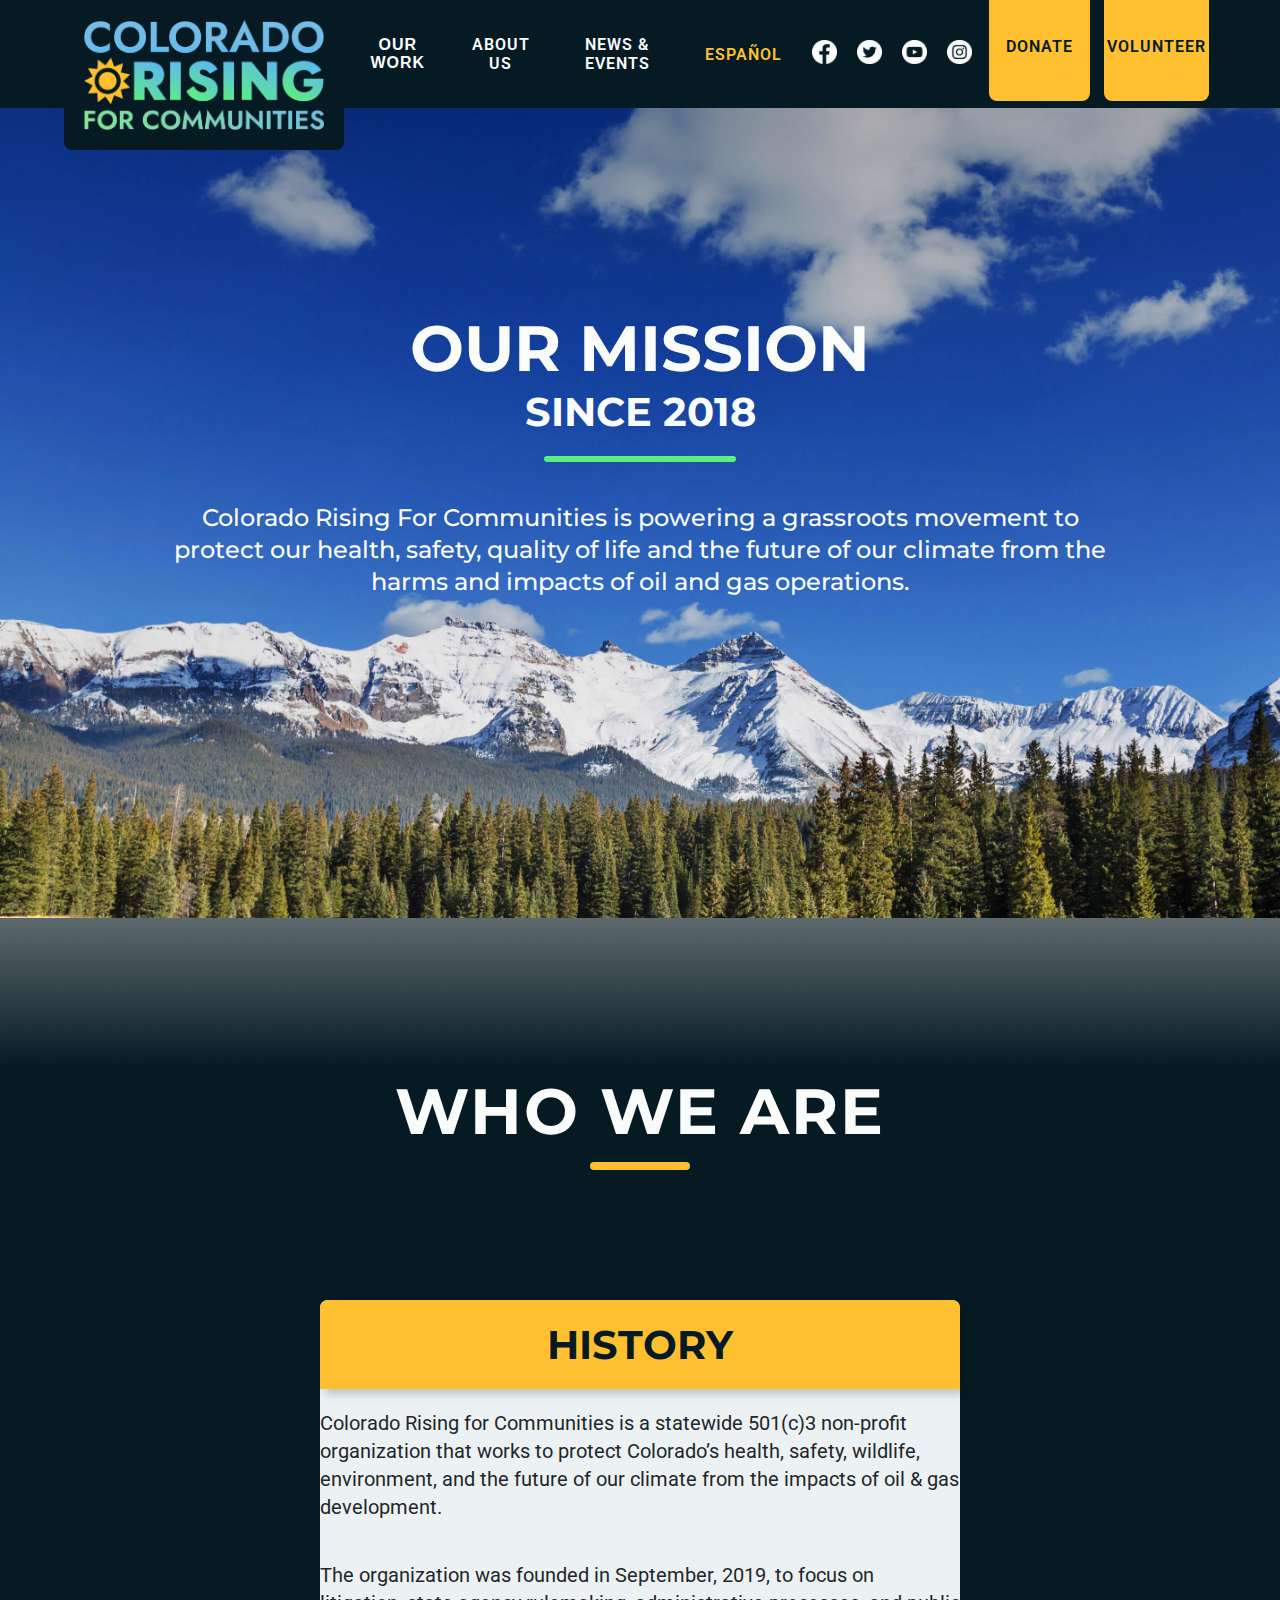
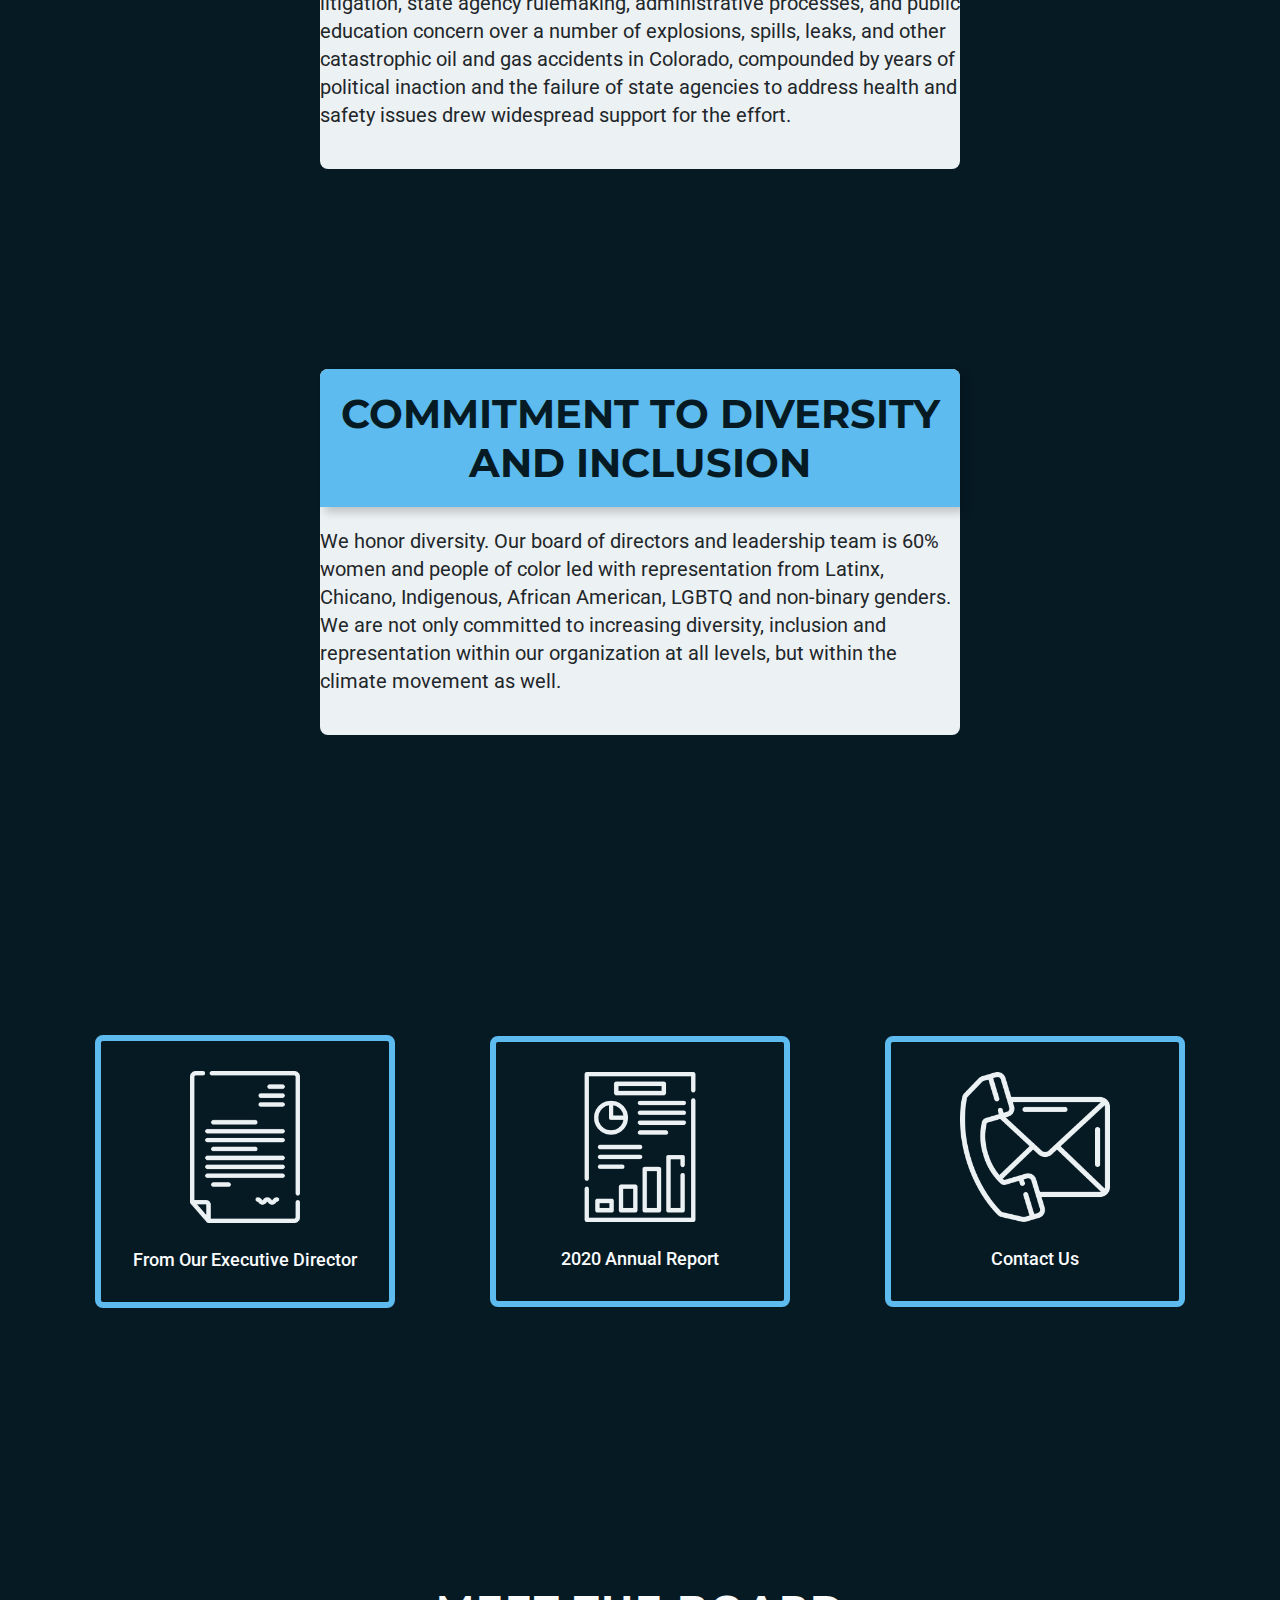
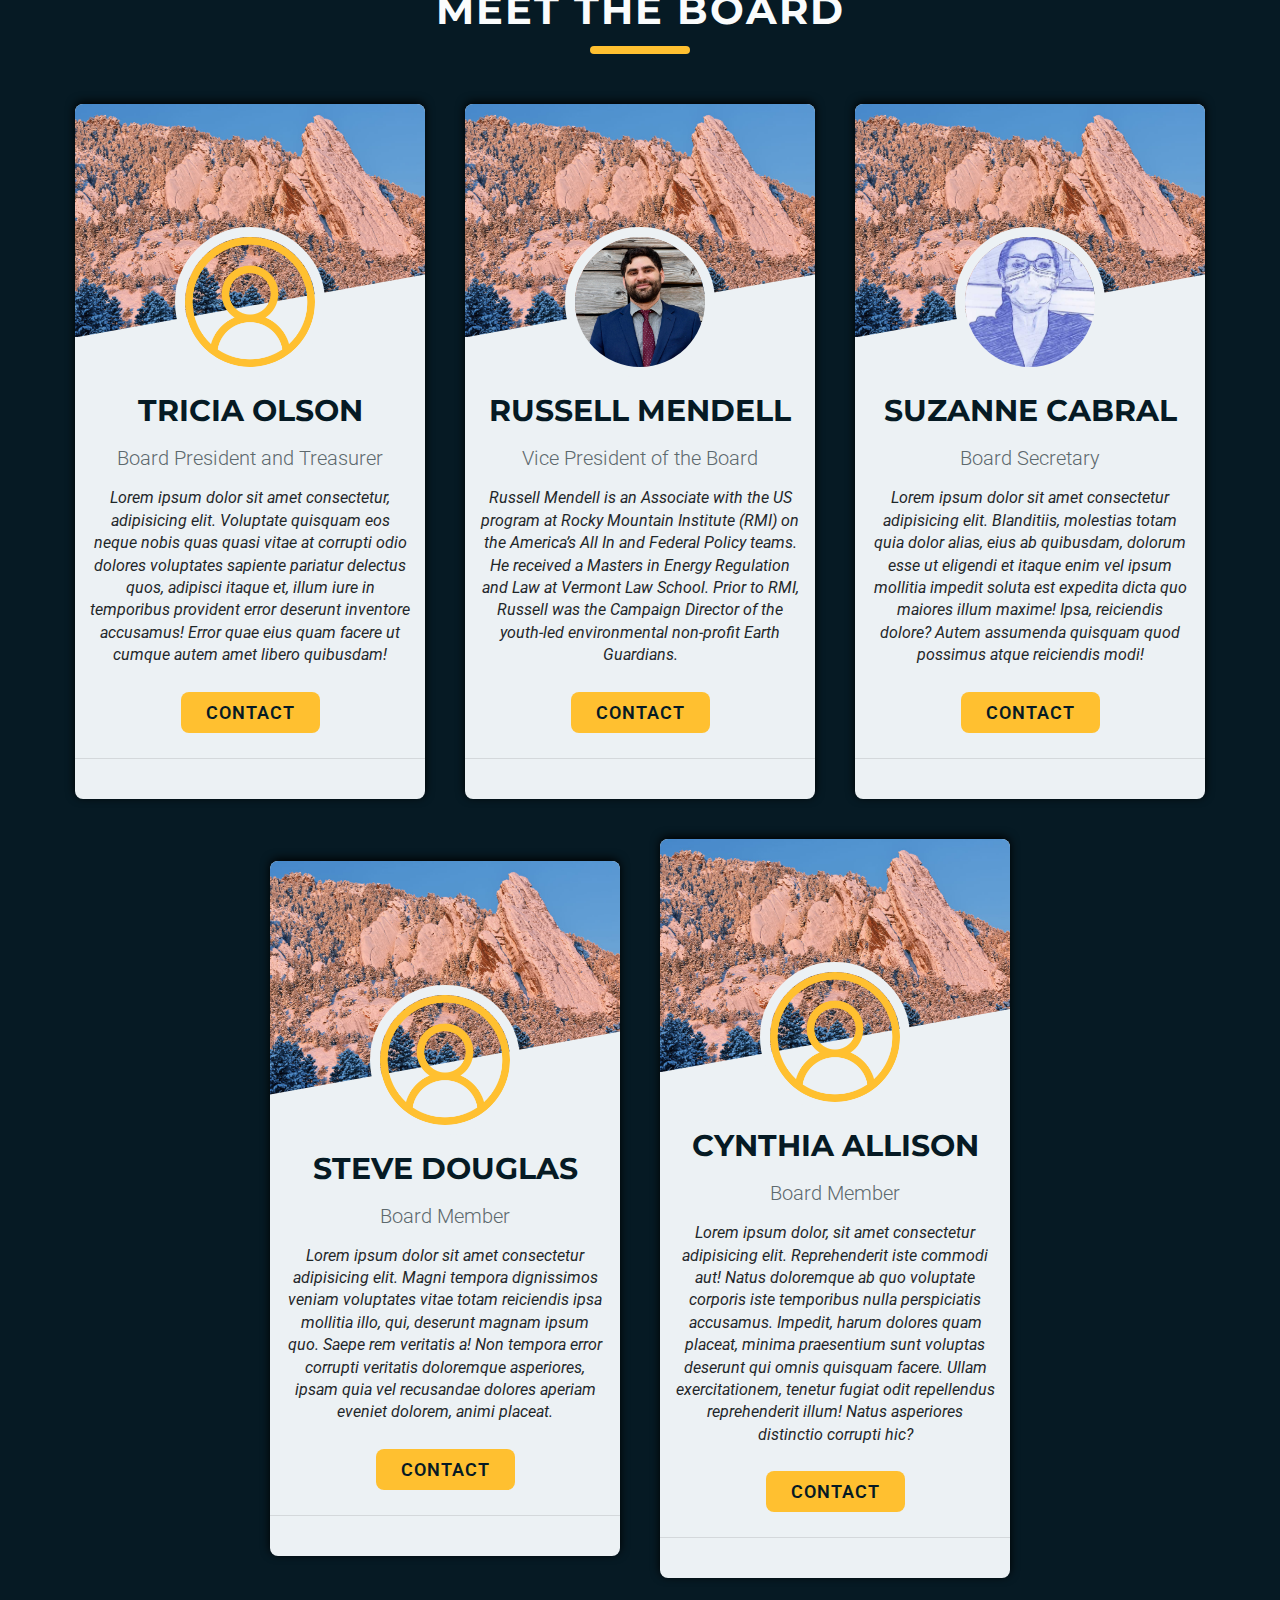
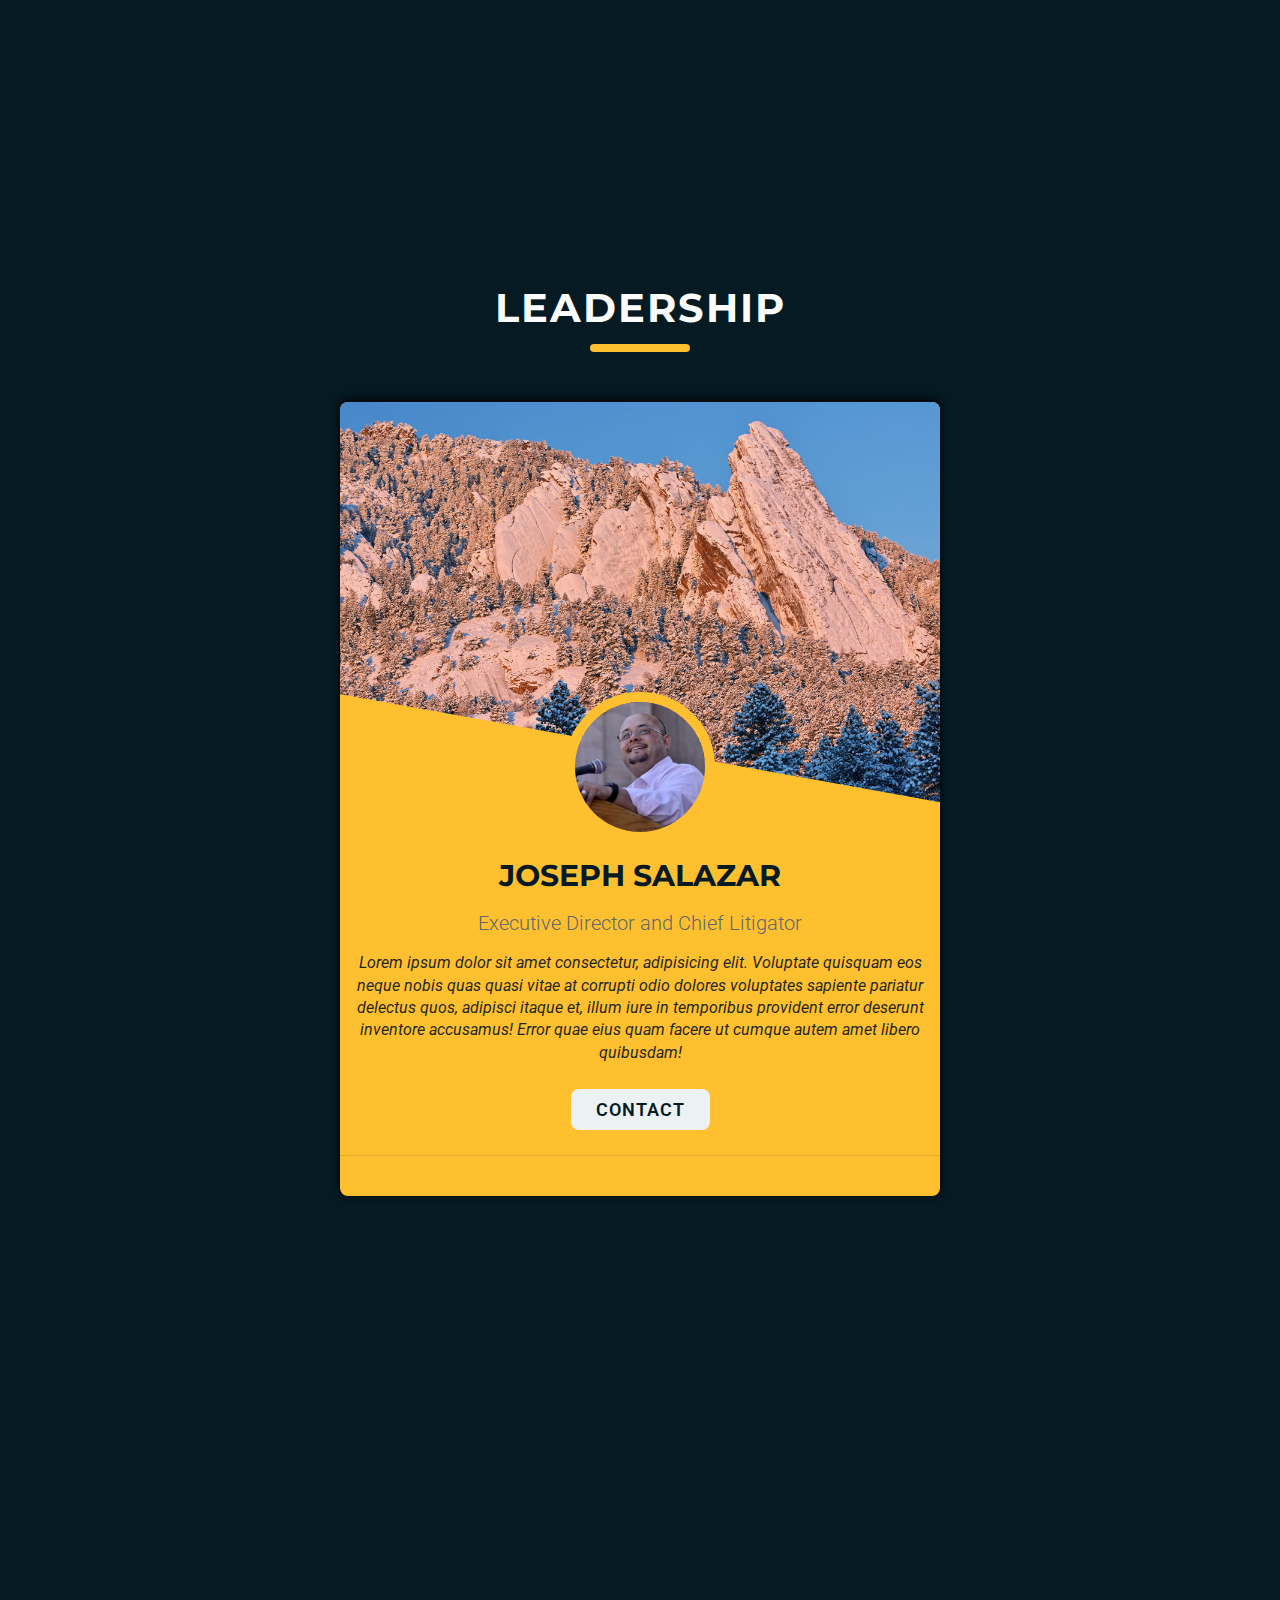
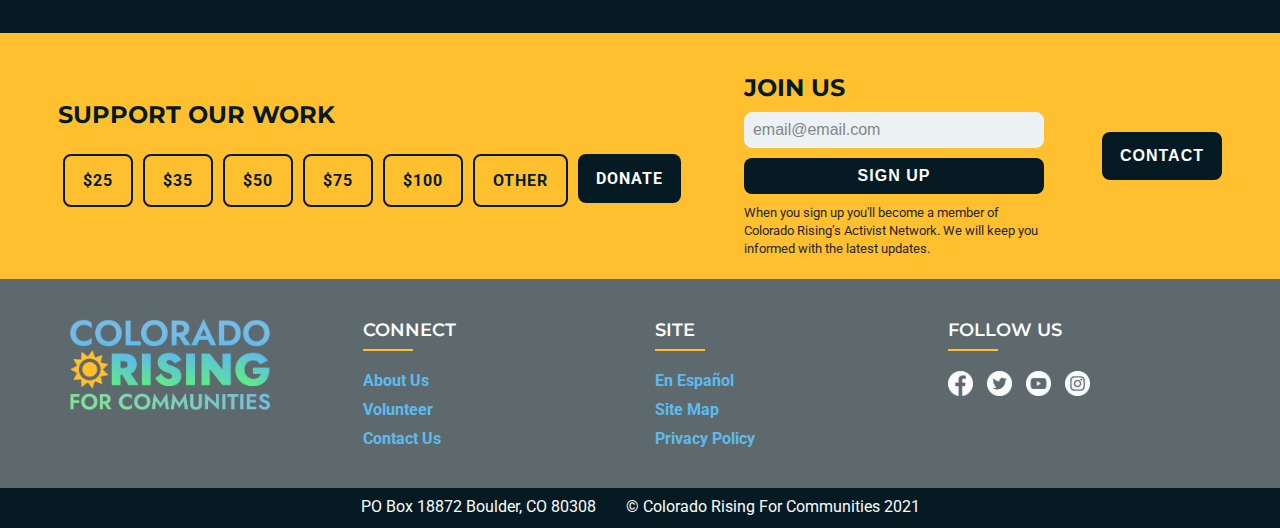
==== commit 3af7a072: "cards" ====
--- a/about-us/index.html
+++ b/about-us/index.html
@@ -107,7 +107,7 @@
         <section class="main-info-wrapper">
             <div class="main-info-container">
                 <h1 class="who-we-are-heading">Who We Are</h1>
-                <div class="about-content col-2">
+                <!-- <div class="about-content col-2">
                     <div class="header-div-1">
                         <h2>Vision</h2>
                     </div>
@@ -120,9 +120,9 @@
                         pariatur nemo cum ducimus temporibus sint facilis aut quasi expedita. Architecto quisquam
                         consectetur doloribus in est? Consequatur, sed iure cumque veniam reprehenderit sunt eum.
                     </p>
-                </div>
+                </div> -->
                 <div class="about-content col-3">
-                    <div class="header-div-2">
+                    <div class="header-div-1">
                         <h2>History</h2>
                     </div>
                     <p>Colorado Rising for Communities is a statewide 501(c)3 non-profit organization that works to
@@ -137,7 +137,7 @@
                     </p>
                 </div>
                 <div class="about-content col-2">
-                    <div class="header-div-1">
+                    <div class="header-div-2">
                         <h2>Commitment to Diversity and Inclusion</h2>
                     </div>
                     <p>We honor diversity. Our board of directors and leadership team is 60% women and people of color
--- a/styles/style.css
+++ b/styles/style.css
@@ -20,6 +20,7 @@
 html {
   font-size: 62.5%;
   background-color: #061a24;
+  scroll-behavior: smooth;
 }
 
 body {
@@ -1567,119 +1568,96 @@
   }
 }
 
-#outro {
+.wif-body {
+  margin: 0;
+  display: -ms-grid;
+  display: grid;
+  -ms-grid-columns: min-content 1fr;
+      grid-template-columns: -webkit-min-content 1fr;
+      grid-template-columns: min-content 1fr;
+}
+
+.wif-header {
+  -ms-grid-column: 1;
+  -ms-grid-column-span: 2;
+  grid-column: 1 / 3;
   background: #061a24;
-  min-height: 100vh;
-  width: auto;
-}
-
-#intro {
+  color: #fafcfc;
+  padding: 4rem;
   text-align: center;
-  margin-top: 20rem;
-}
-
-.infographic {
-  width: auto;
-  height: auto;
-}
-
-#scrolly {
-  position: relative;
-  display: -webkit-box;
-  display: -ms-flexbox;
-  display: flex;
-  background-color: #061a24;
-  padding: 10rem;
-}
-
-#scrolly > * {
-  -webkit-box-flex: 1;
-  -ms-flex: 1;
-  flex: 1;
-}
-
-article {
-  position: relative;
-  padding: 0 1rem;
-  max-width: 33vw;
-}
-
-.is-fixed {
-  position: -webkit-sticky;
-  position: sticky;
+}
+
+.wif-sidebar {
+  font-size: 4rem;
+  text-transform: uppercase;
+}
+
+.wif-nav {
+  white-space: nowrap;
+  background: #ffc030;
   width: 100%;
-  margin-bottom: 0;
-  border-radius: 8px;
-  -webkit-transform: translate3d(0, 0, 0);
-  transform: translate3d(0, 0, 0);
-  background-color: none;
-  z-index: 0;
-}
-
-.grahpic p {
-  text-align: center;
-  padding: 1rem;
-  position: absolute;
-  top: 50%;
-  left: 50%;
-  -webkit-transform: translate(-50%, -50%);
-  transform: translate(-50%, -50%);
-  font-size: 8rem;
-  font-weight: 900;
-  color: #fafcfc;
-}
-
-.step {
-  display: -webkit-box;
-  display: -ms-flexbox;
-  display: flex;
-  -webkit-box-orient: vertical;
-  -webkit-box-direction: normal;
-      -ms-flex-direction: column;
-          flex-direction: column;
+}
+
+.wif-nav ul {
+  list-style: none;
+  margin: 0;
+  padding: 0;
+}
+
+.wif-nav li {
+  padding: 1rem 0;
+}
+
+/* Only stick if you can fit */
+@media (min-height: 300px) {
+  .wif-nav ul {
+    position: -webkit-sticky;
+    position: sticky;
+    top: 0;
+  }
+}
+
+.wif-nav ul li a {
+  display: block;
+  padding: 0.5rem 1rem;
+  color: #061a24;
+  text-decoration: none;
+}
+
+.wif-nav ul li a.current {
+  background: #ecf1f4;
+}
+
+.wif-main {
+  padding-bottom: 40rem;
+  background: #ecf1f4;
+  color: #1f272a;
+}
+
+.wif-section {
+  padding: 8rem;
+  margin: 0 0 2rem 0;
+  display: -webkit-box;
+  display: -ms-flexbox;
+  display: flex;
   -webkit-box-align: center;
       -ms-flex-align: center;
           align-items: center;
-  -webkit-box-pack: center;
-      -ms-flex-pack: center;
-          justify-content: center;
-  margin: 0 auto 2rem auto;
-  background-color: #5d696d;
+  -webkit-box-pack: space-evenly;
+      -ms-flex-pack: space-evenly;
+          justify-content: space-evenly;
+}
+
+.wif-section p {
+  padding-top: 2rem;
+  font-size: 1.8rem;
+  max-width: 800px;
+  width: 100%;
+}
+
+.wif-img {
+  width: 600px;
   border-radius: 8px;
-  color: #fafcfc;
-}
-
-.step {
-  opacity: 0;
-  padding: 1rem;
-  -webkit-transition: all 0.5s ease-in-out;
-  transition: all 0.5s ease-in-out;
-}
-
-.step.is-active {
-  opacity: 1;
-}
-
-.step:last-child {
-  margin-bottom: 0;
-}
-
-.step.is-active {
-  background-color: #ffc030;
-  color: #061a24;
-}
-
-.step--header {
-  font-size: 6.4rem;
-  font-weight: 800;
-  text-transform: uppercase;
-}
-
-.step p {
-  text-align: left;
-  padding: 1rem;
-  line-height: 1.5;
-  font-size: 3rem;
 }
 
 .map-container {
@@ -4511,9 +4489,9 @@
 .about-content p {
   padding-bottom: 4rem;
   line-height: 2.8rem;
-  font-size: 1.8rem;
+  font-size: 2rem;
   -webkit-column-width: 500px;
-  column-width: 500px;
+  column-width: 575px;
   -webkit-column-count: 1;
   column-count: 1;
 }
@@ -4549,7 +4527,7 @@
   background-color: #ecf1f4;
   border-radius: 8px 8px 8px 8px;
   width: 50%;
-  max-width: 700px;
+  max-width: 800px;
   margin: 10rem auto;
   min-width: 325px;
 }
@@ -4559,7 +4537,7 @@
   border-radius: 8px 8px 8px 8px;
   width: 50%;
   min-width: 325px;
-  max-width: 700px;
+  max-width: 800px;
   margin: 10rem auto;
 }
 
@@ -4757,6 +4735,24 @@
   }
   .board-card {
     margin: 2rem;
+  }
+}
+
+/* CARD ADJUSTMENTS 3 & 2 */
+@media screen and (min-width: 1760px) {
+  .board-profiles {
+    width: 90vw;
+    margin: 0 auto;
+  }
+}
+
+@media screen and (max-width: 1322px) {
+  .board-profiles {
+    width: 100vw;
+    margin: 0 auto;
+  }
+  .board-card {
+    width: 35rem;
   }
 }
 
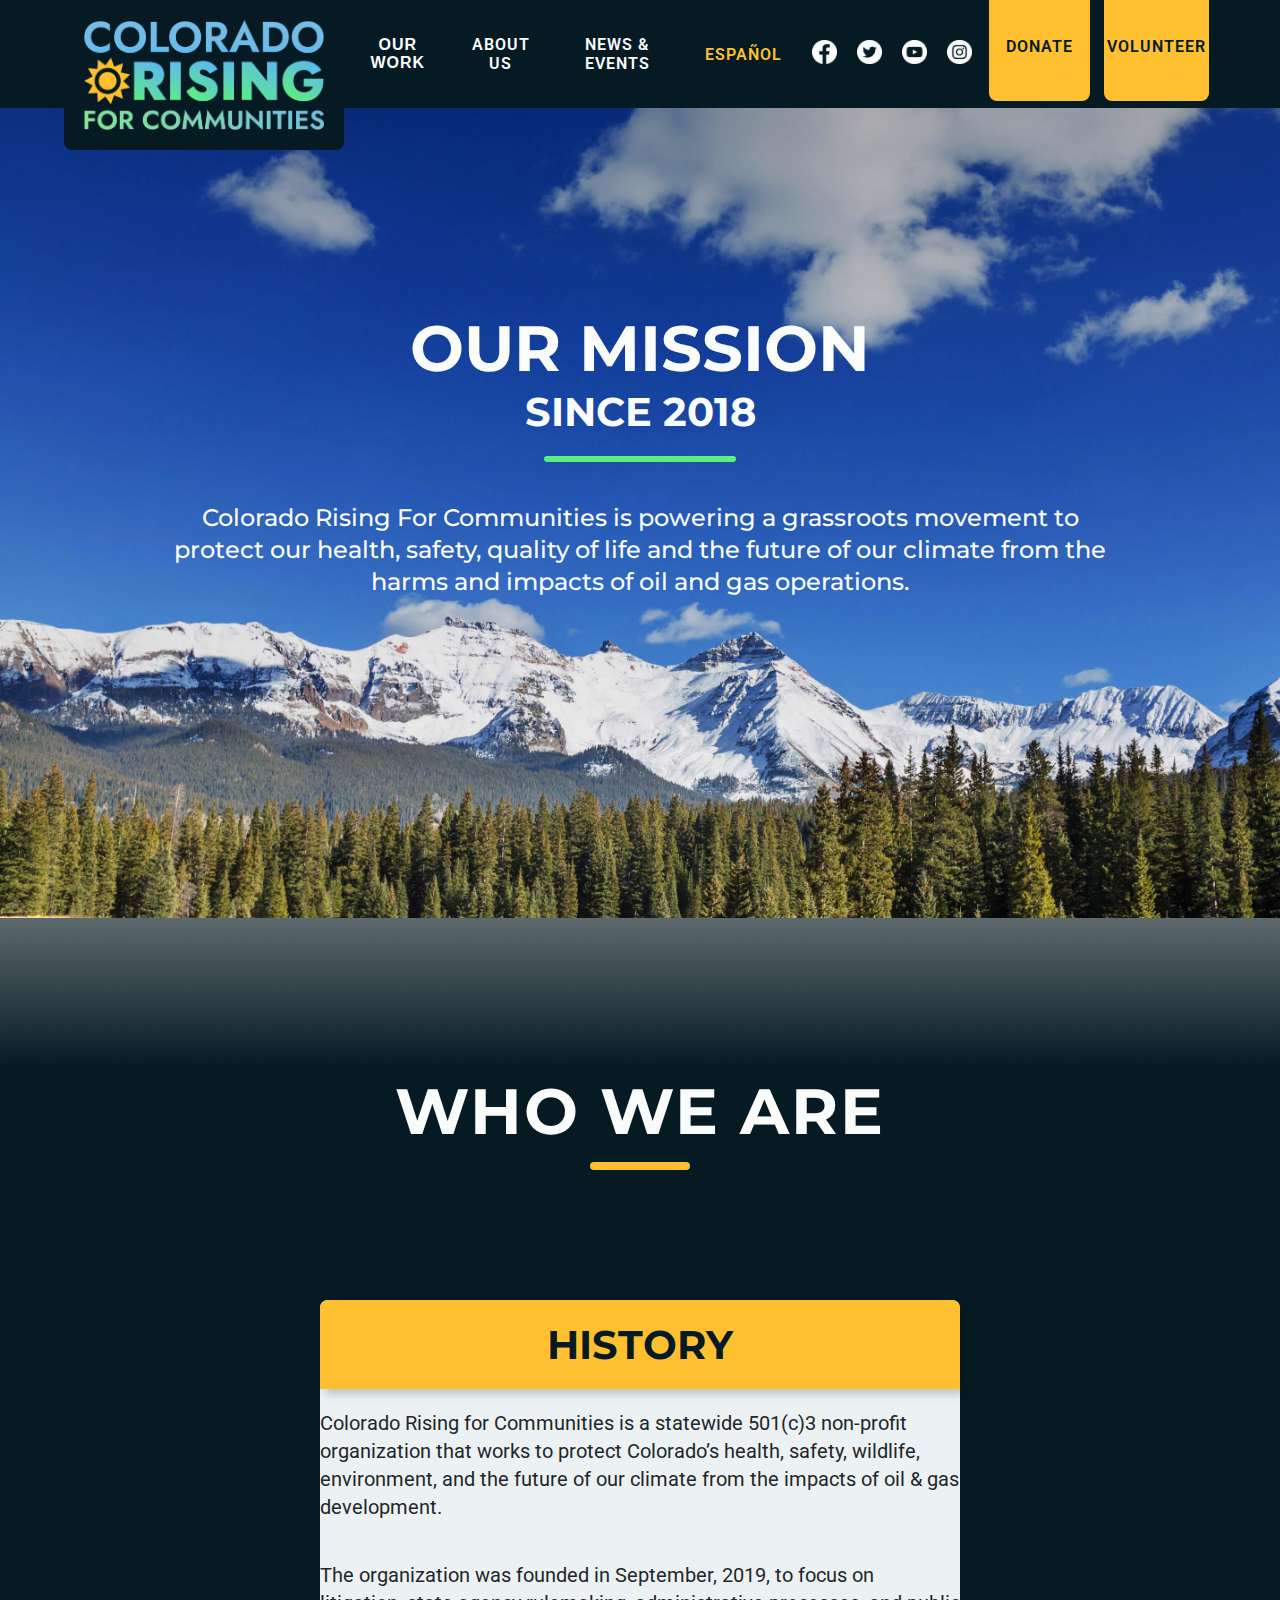
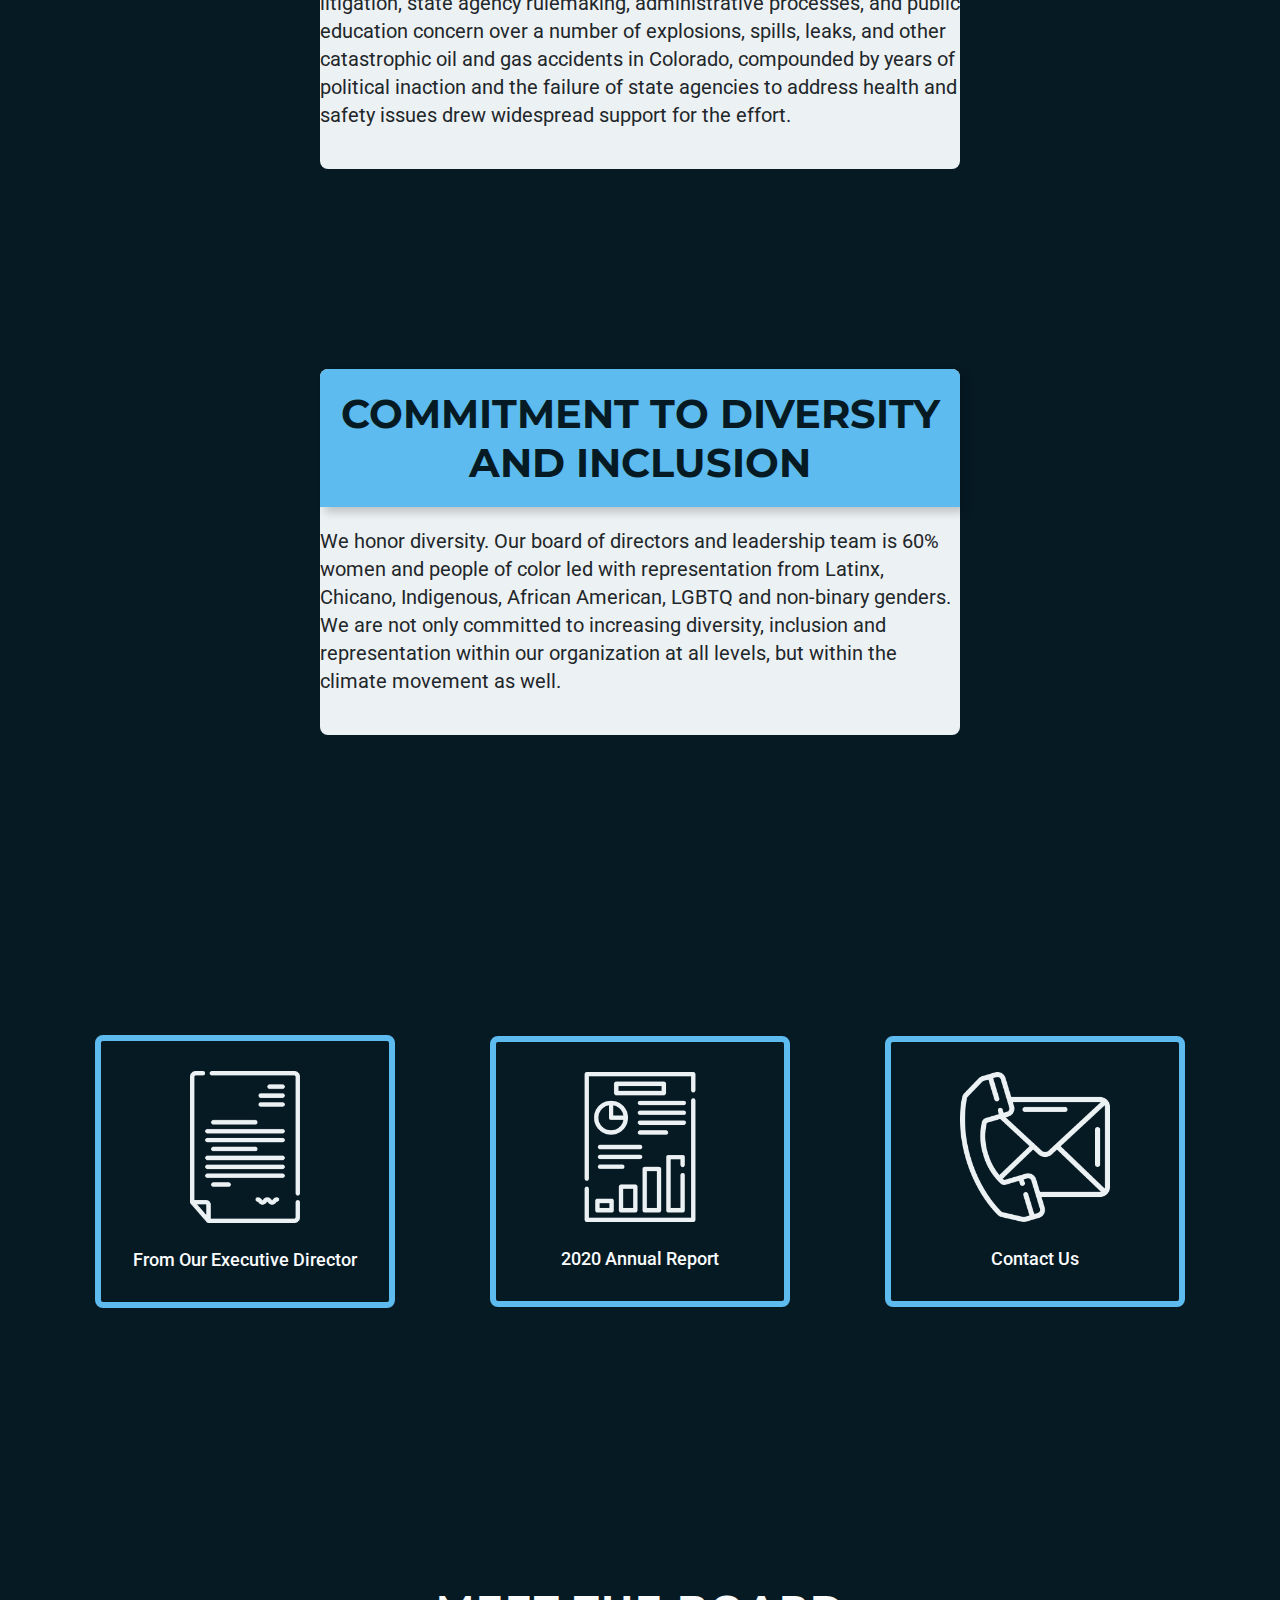
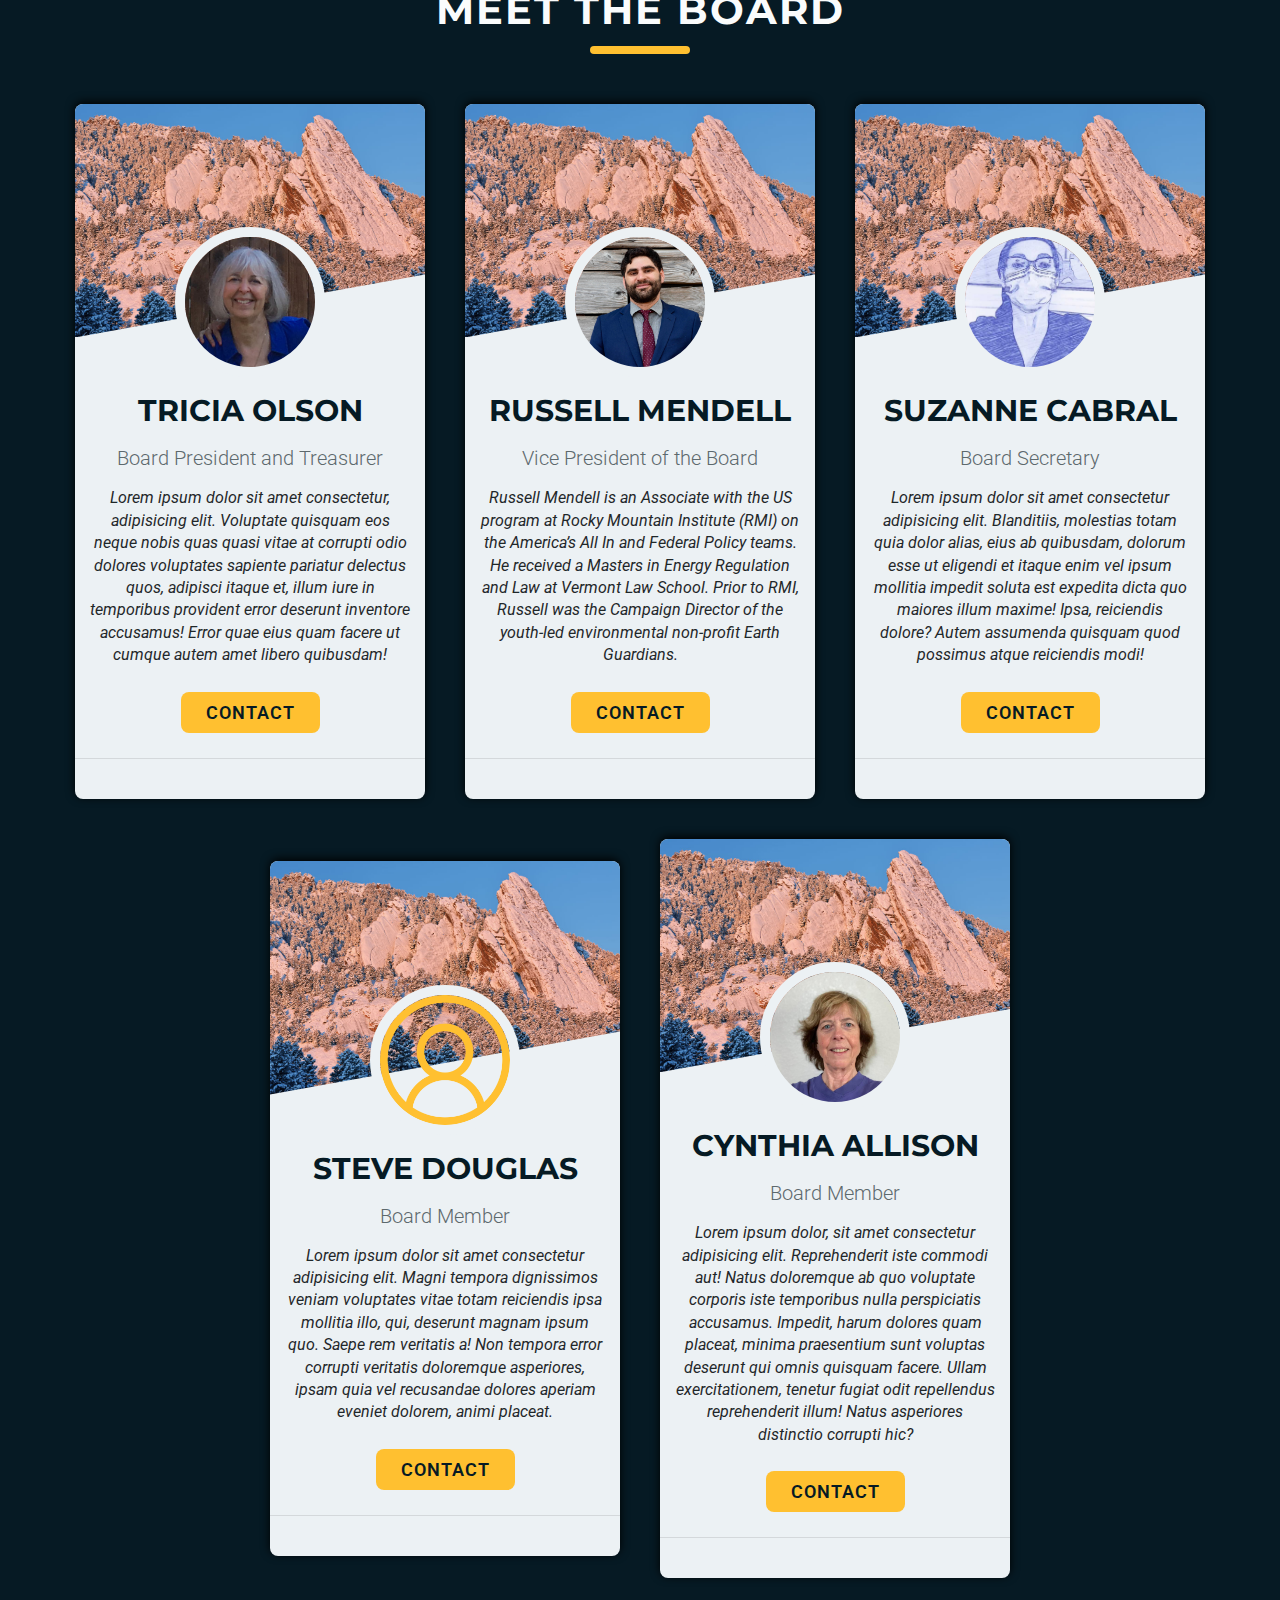
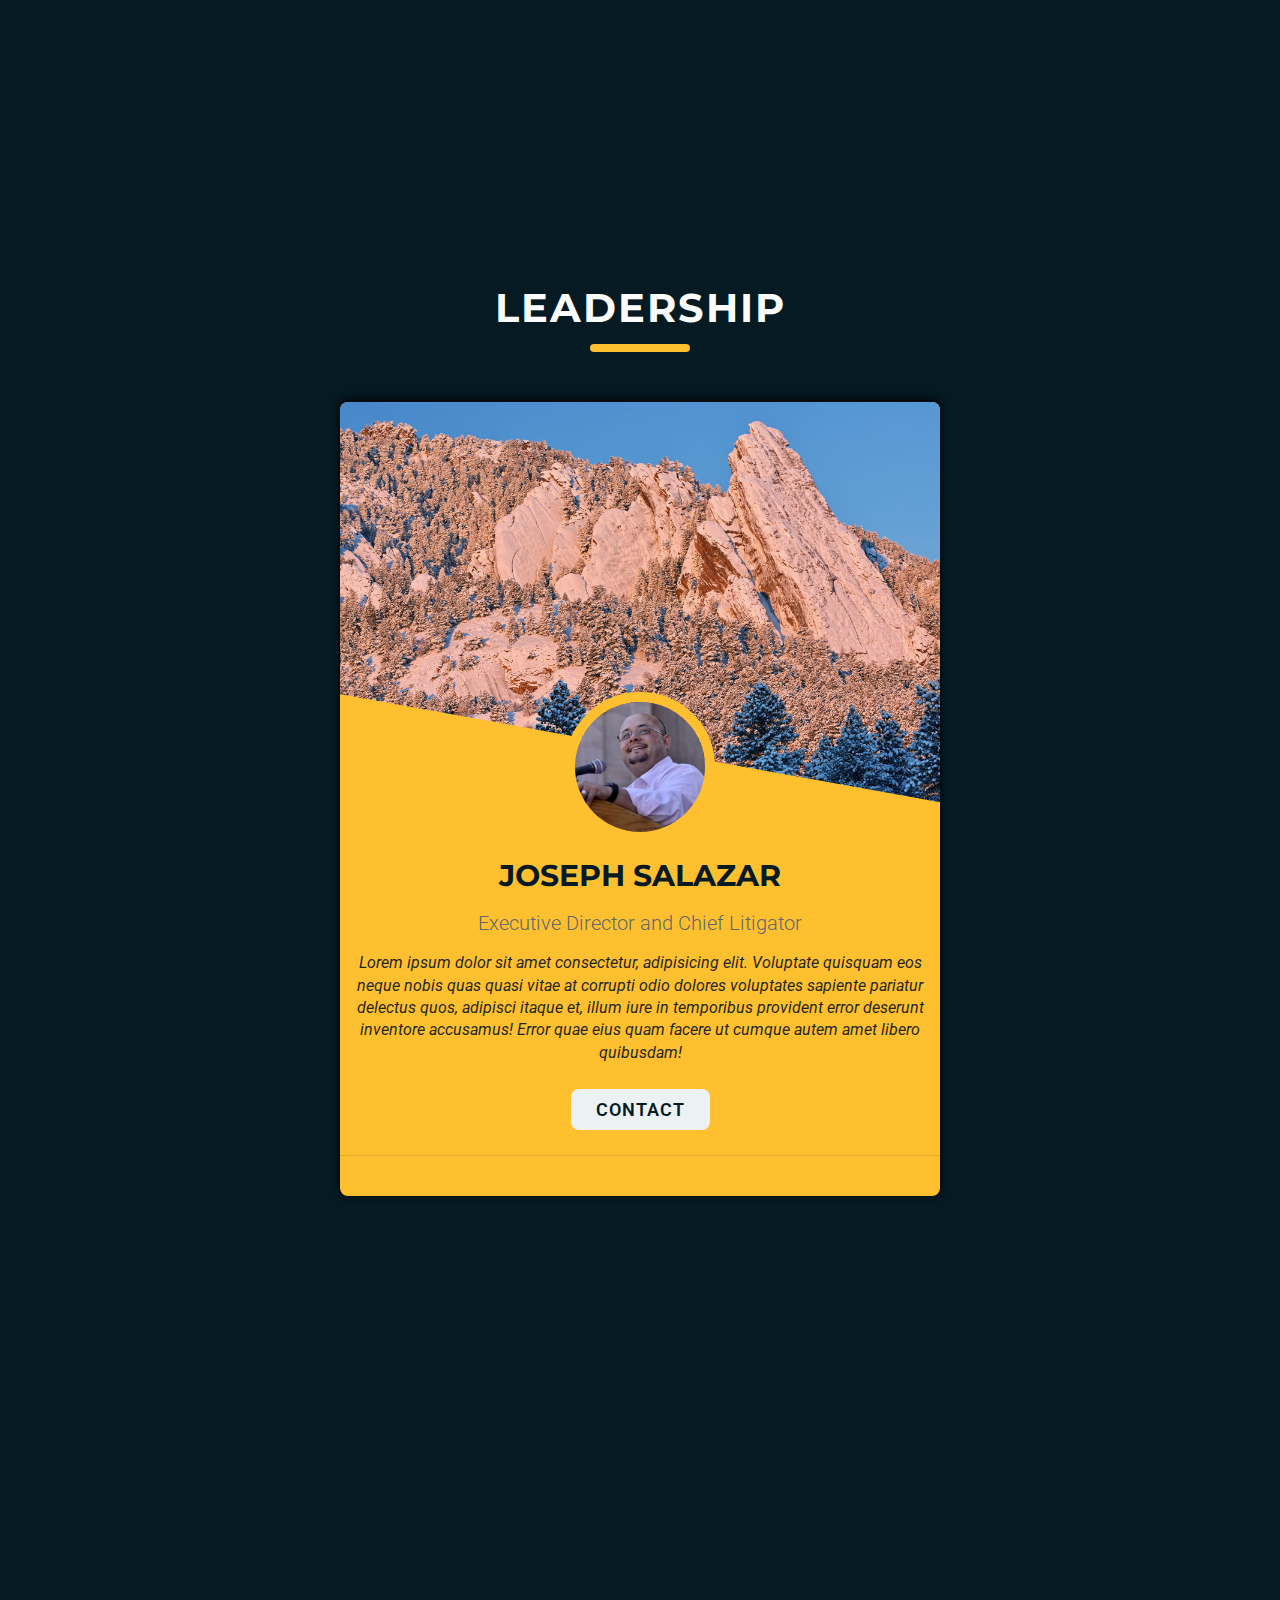
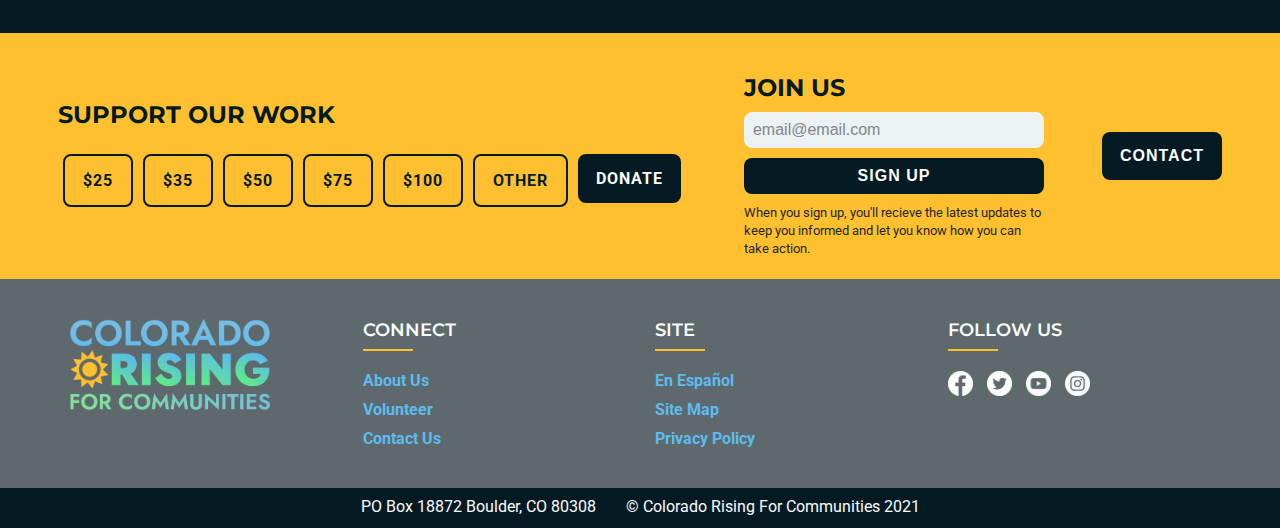
==== commit d27f29f2: "fixed CTA footer, donation text, and added board photos" ====
--- a/about-us/index.html
+++ b/about-us/index.html
@@ -178,7 +178,7 @@
                 <div class="board-card-wrapper">
                     <div class="board-card">
                         <img src="/about-us/images/card-background" alt="" class="board-card-background">
-                        <img src="images/profile-pic.png" alt="Tricia Olson, Board President and Treasurer"
+                        <img src="images/Tricia-Olson.jpg" alt="Tricia Olson, Board President and Treasurer"
                             class="profile-img">
                         <h3>Tricia Olson</h3>
                         <p class="job-title">Board President and Treasurer</p>
@@ -250,7 +250,7 @@
                     </div>
                     <div class="board-card">
                         <img src="/about-us/images/card-background" alt="" class="board-card-background">
-                        <img src="images/profile-pic.png" alt="Cynthia Allison, Board Member" class="profile-img">
+                        <img src="images/Cynthia-Allison.jpg" alt="Cynthia Allison, Board Member" class="profile-img">
                         <h3>Cynthia Allison</h3>
                         <p class="job-title">Board Member</p>
                         <p class="about">Lorem ipsum dolor, sit amet consectetur adipisicing elit. Reprehenderit iste
@@ -324,8 +324,8 @@
                             <input name="email" type="email" id="footer-email" class="footer-cta-form__input"
                                 placeholder="email@email.com" />
                             <button class="footer-cta-form__btn" type="submit" id="submit">Sign Up</button>
-                            <p>When you sign up you'll become a member of Colorado Rising’s Activist Network. We will
-                                keep you informed with the latest updates.</p>
+                            <p>When you sign up, you'll recieve the latest updates to keep you informed and let you know
+                                how you can take action.</p>
                         </div>
                     </form>
                 </div>
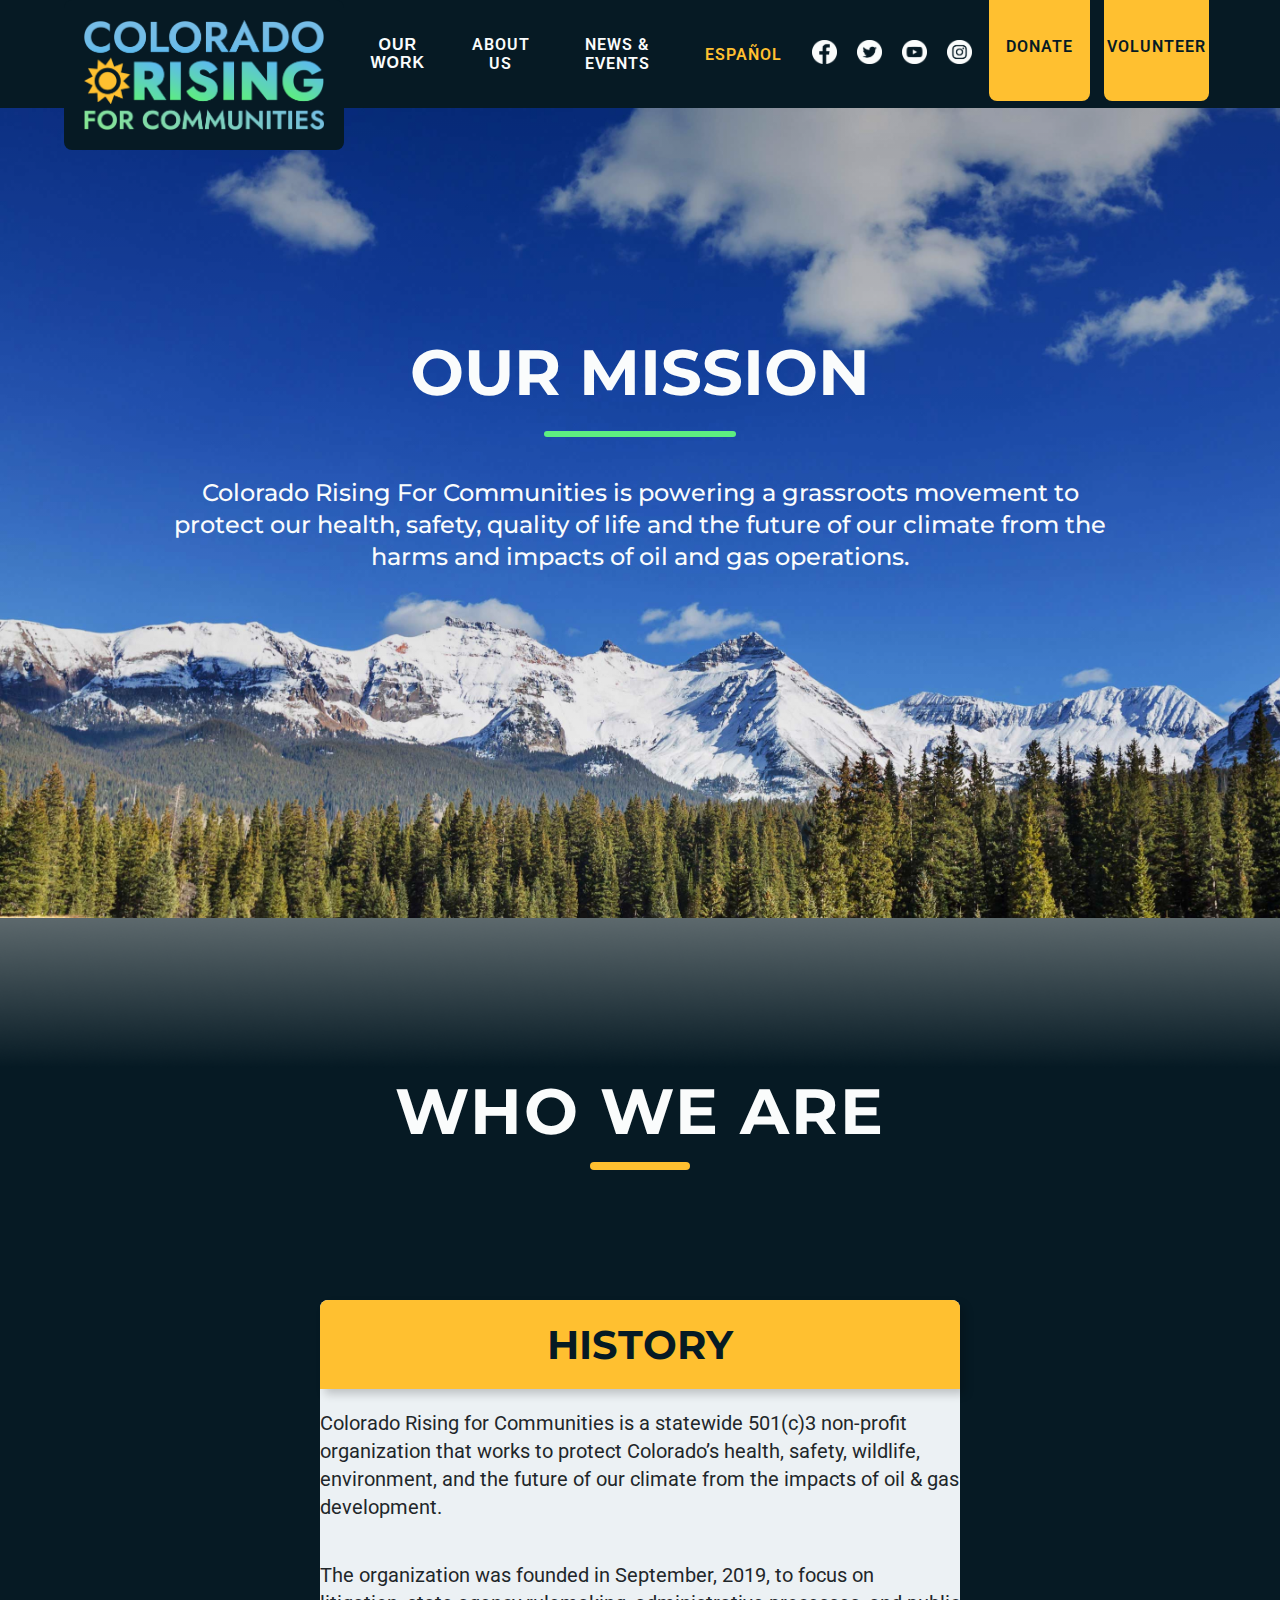
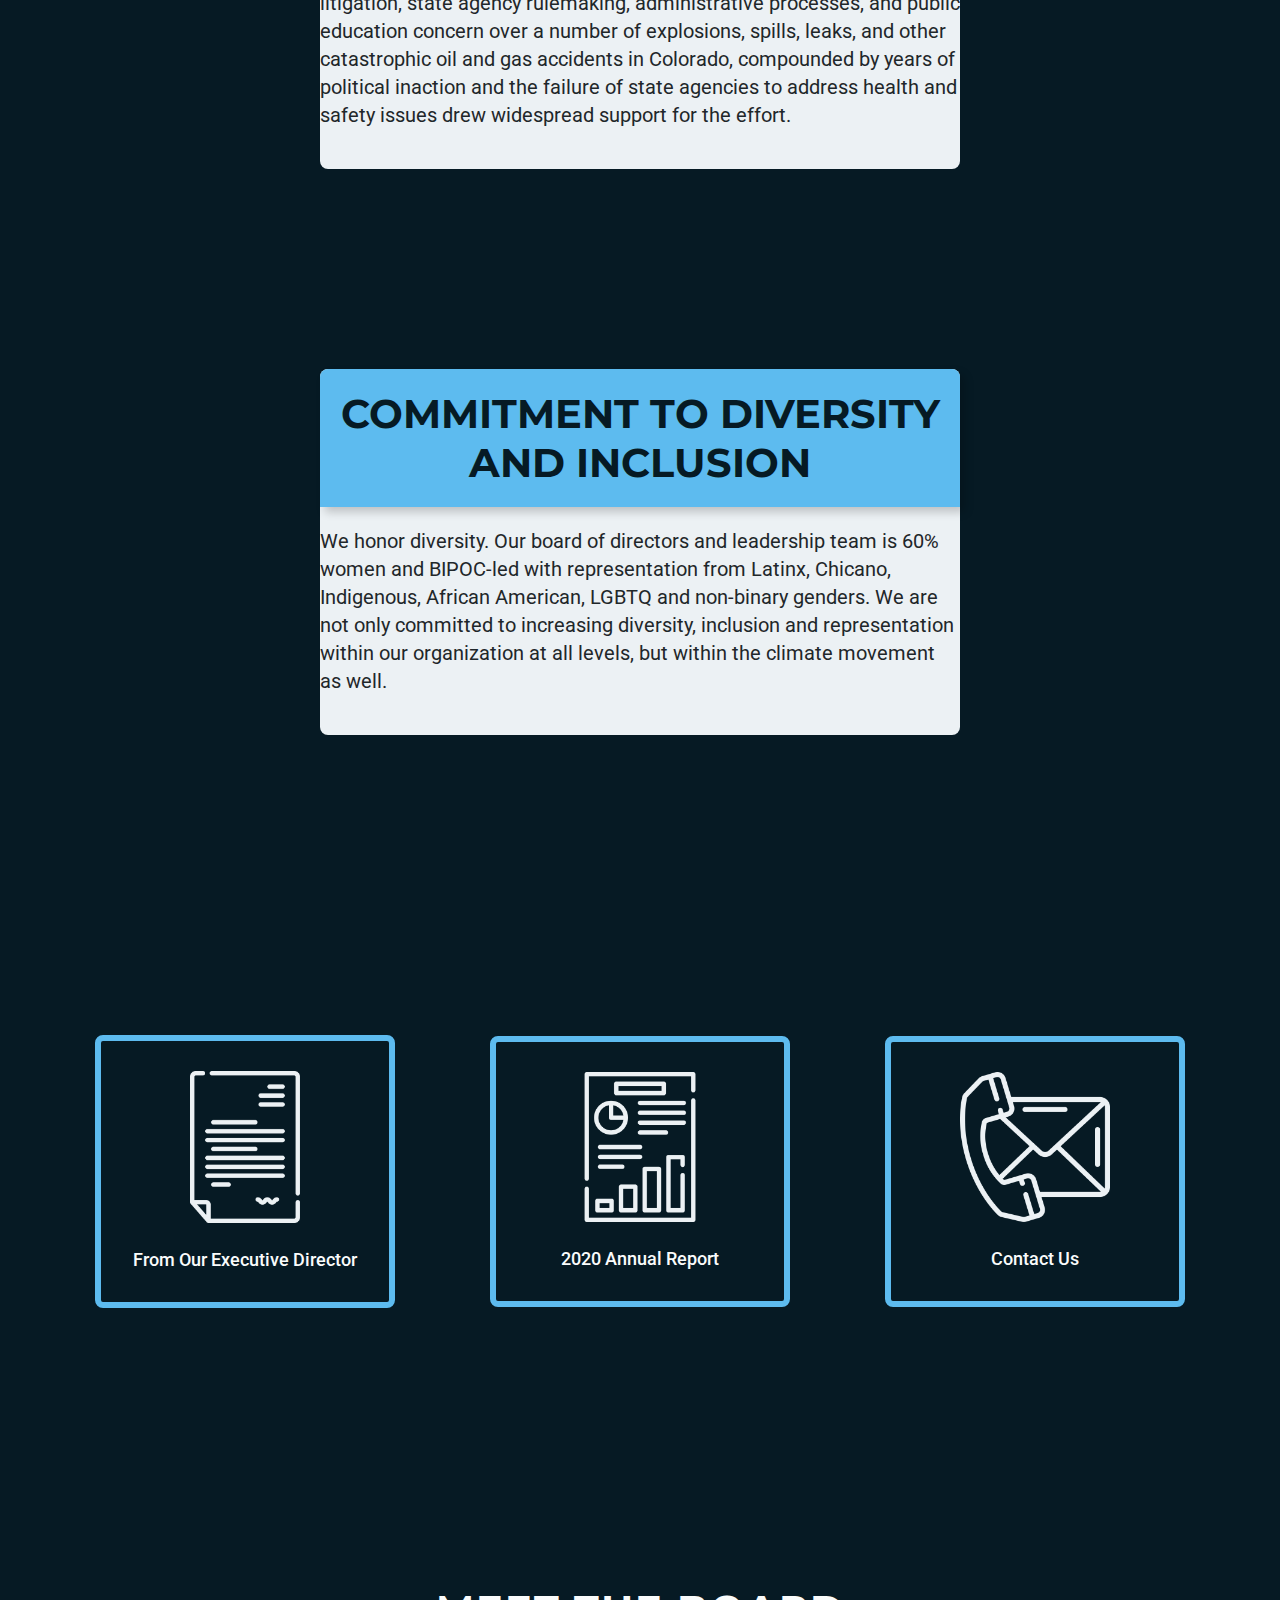
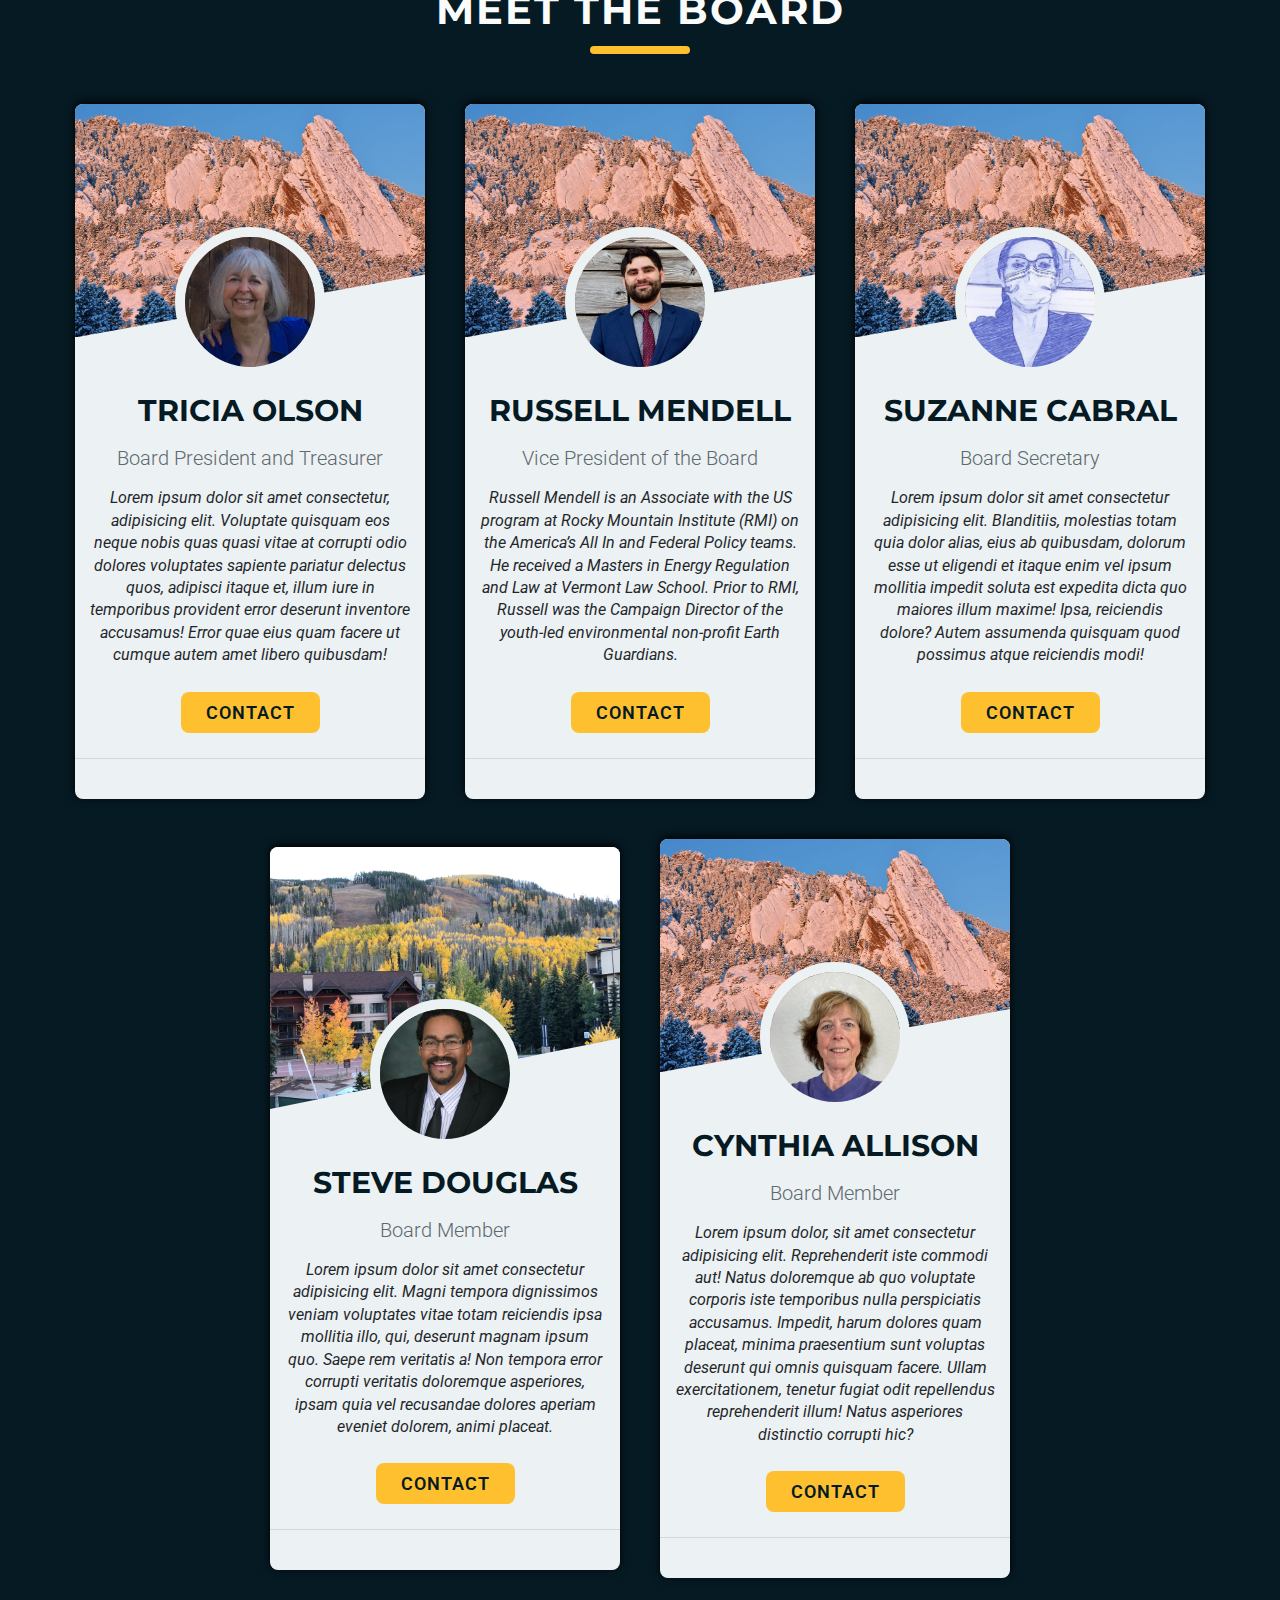
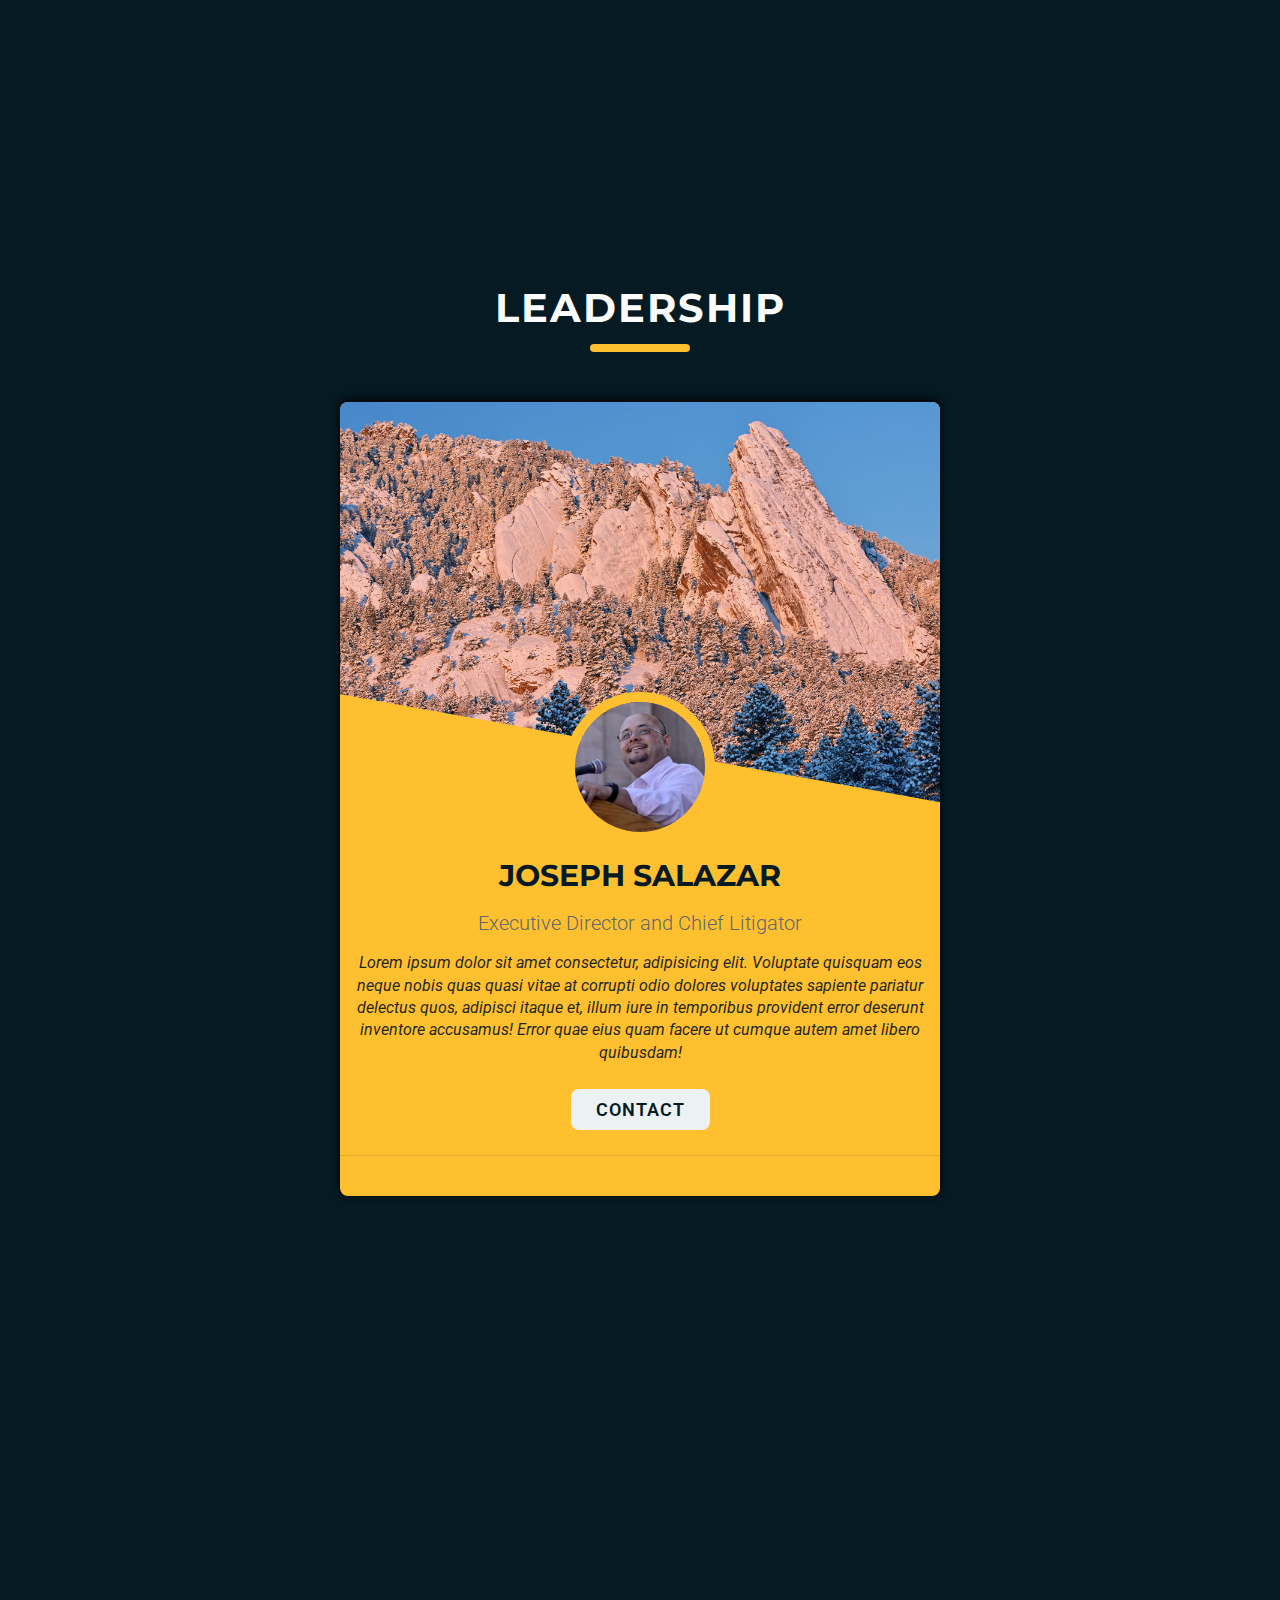
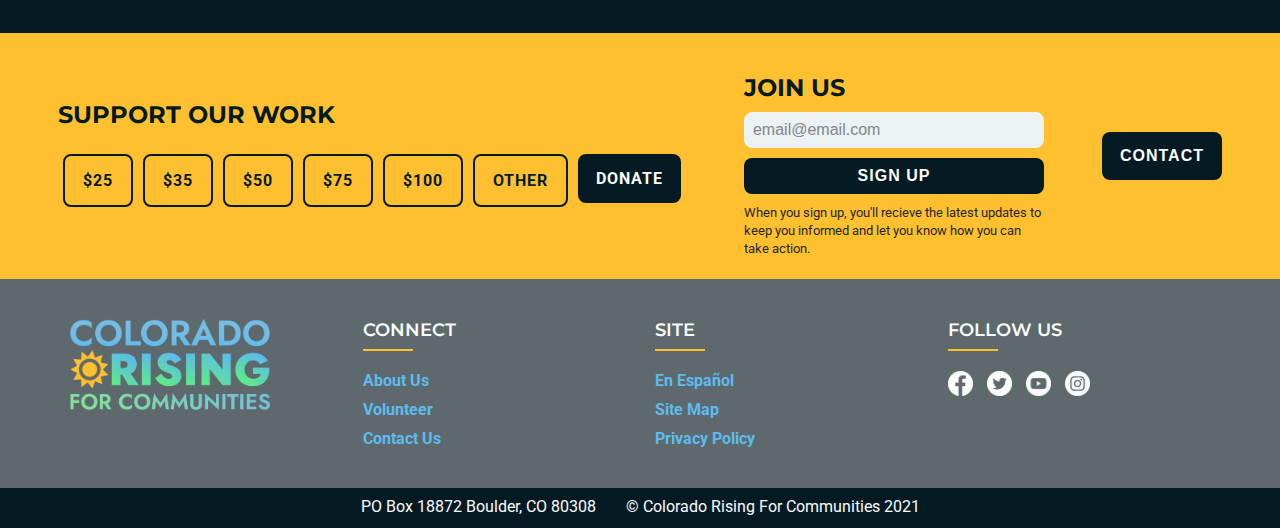
==== commit af282ffb: "updates" ====
--- a/about-us/index.html
+++ b/about-us/index.html
@@ -94,7 +94,6 @@
         <!-- HEADER -->
         <header class="about-us-header">
             <h1>Our Mission</h1>
-            <h2>Since 2018</h2>
             <hr class="hr-2-about">
             <h4>Colorado Rising For Communities is powering a grassroots movement to protect our health, safety, quality
                 of life and the future of our climate from the harms and impacts of oil and gas operations.</h4>
@@ -140,8 +139,8 @@
                     <div class="header-div-2">
                         <h2>Commitment to Diversity and Inclusion</h2>
                     </div>
-                    <p>We honor diversity. Our board of directors and leadership team is 60% women and people of color
-                        led with representation from Latinx, Chicano, Indigenous, African American, LGBTQ and non-binary
+                    <p>We honor diversity. Our board of directors and leadership team is 60% women and BIPOC-led with
+                        representation from Latinx, Chicano, Indigenous, African American, LGBTQ and non-binary
                         genders. We are not only committed to increasing diversity, inclusion and representation within
                         our organization at all levels, but within the climate movement as well. </p>
                 </div>
@@ -232,8 +231,8 @@
                         </ul>
                     </div>
                     <div class="board-card">
-                        <img src="/about-us/images/card-background" alt="" class="board-card-background">
-                        <img src="images/profile-pic.png" alt="Steve Douglas, Board Member" class="profile-img">
+                        <img src="/about-us/images/Steve_Background.jpg" alt="" class="board-card-background">
+                        <img src="images/Steve_Douglas.jpg" alt="Steve Douglas, Board Member" class="profile-img">
                         <h3>Steve Douglas</h3>
                         <p class="job-title">Board Member</p>
                         <p class="about">Lorem ipsum dolor sit amet consectetur adipisicing elit. Magni tempora
--- a/styles/style.css
+++ b/styles/style.css
@@ -5308,6 +5308,10 @@
   -webkit-box-pack: space-evenly;
       -ms-flex-pack: space-evenly;
           justify-content: space-evenly;
+  -webkit-box-orient: vertical;
+  -webkit-box-direction: normal;
+      -ms-flex-direction: column;
+          flex-direction: column;
   -ms-flex-wrap: wrap;
       flex-wrap: wrap;
   width: 90vw;
@@ -5340,6 +5344,7 @@
 
 .justice-rising-information .js-main-header {
   color: #5dbbef;
+  background-color: #ffc030;
   text-transform: none;
   line-height: 4.5rem;
   padding-bottom: 2rem;
@@ -5395,6 +5400,45 @@
 
 .mid-block h4 {
   margin-bottom: 5rem;
+}
+
+/* NEW BLOCKS */
+.js-content {
+  display: -webkit-box;
+  display: -ms-flexbox;
+  display: flex;
+  color: #1f272a;
+  -webkit-box-pack: center;
+      -ms-flex-pack: center;
+          justify-content: center;
+  -webkit-box-align: center;
+      -ms-flex-align: center;
+          align-items: center;
+  -webkit-box-orient: vertical;
+  -webkit-box-direction: normal;
+      -ms-flex-direction: column;
+          flex-direction: column;
+  min-height: 25rem;
+  margin-bottom: 15rem;
+}
+
+.js-content p {
+  padding-bottom: 4rem;
+  line-height: 3rem;
+  font-size: 2rem;
+  -webkit-column-width: 500px;
+  column-width: 575px;
+  -webkit-column-count: 1;
+  column-count: 1;
+}
+
+.js-content h2 {
+  color: #061a24;
+  padding: 2rem;
+}
+
+.extra p {
+  padding-bottom: 8rem;
 }
 
 .truth-rising-page-header {
@@ -5700,4 +5744,109 @@
   max-width: 300px;
   padding-right: 4rem;
 }
+
+.co-header {
+  height: 200vh;
+  width: 100vw;
+  background: -webkit-gradient(linear, left top, left bottom, from(rgba(0, 0, 0, 0.3)), to(transparent)), url("/our-work/images/co-header-2.jpg");
+  background: linear-gradient(rgba(0, 0, 0, 0.3), transparent), url("/our-work/images/co-header-2.jpg");
+  background-repeat: no-repeat;
+  background-size: cover;
+  background-position: fixed;
+  color: #fafcfc;
+  display: -webkit-box;
+  display: -ms-flexbox;
+  display: flex;
+  -webkit-box-orient: vertical;
+  -webkit-box-direction: normal;
+      -ms-flex-direction: column;
+          flex-direction: column;
+  -webkit-box-align: center;
+      -ms-flex-align: center;
+          align-items: center;
+  -webkit-box-pack: start;
+      -ms-flex-pack: start;
+          justify-content: flex-start;
+  padding-top: 30rem;
+}
+
+.co-wrapper {
+  height: 100vh;
+}
+
+.co-btn {
+  font-family: "Montserrat", sans-serif;
+  font-weight: 700;
+  text-transform: uppercase;
+  letter-spacing: 0.1rem;
+  font-size: 1.6rem;
+  padding: 1.5rem 2rem;
+  border: none;
+  width: 170px;
+  margin-top: 1rem;
+  margin-right: 1rem;
+  border-radius: 8px;
+  background: #ffc030e6;
+  cursor: pointer;
+  -webkit-box-shadow: 0 10px 20px rgba(0, 0, 0, 0.19), 0 6px 6px rgba(0, 0, 0, 0.23);
+          box-shadow: 0 10px 20px rgba(0, 0, 0, 0.19), 0 6px 6px rgba(0, 0, 0, 0.23);
+  -webkit-transition: background 0.35s ease-in-out;
+  transition: background 0.35s ease-in-out;
+}
+
+.co-btn:hover {
+  background-color: #fafcfce6;
+}
+
+.county-header {
+  text-align: center;
+  padding-top: 10rem;
+}
+
+.county-links {
+  display: -webkit-box;
+  display: -ms-flexbox;
+  display: flex;
+  -webkit-box-align: center;
+      -ms-flex-align: center;
+          align-items: center;
+  -webkit-box-pack: space-evenly;
+      -ms-flex-pack: space-evenly;
+          justify-content: space-evenly;
+  margin-top: 10rem;
+}
+
+.county-btn {
+  font-weight: 700;
+  font-size: 2.4rem;
+  color: #5dbbef;
+  text-decoration: none;
+  -webkit-transition: all 0.35s ease-in-out;
+  transition: all 0.35s ease-in-out;
+  border: 2px solid #5dbbef;
+  padding: 1rem 3rem;
+  border-radius: 8px;
+  transition: all 0.35s ease-in-out;
+}
+
+.county-btn:hover {
+  background: #5dbbef;
+  color: #fafcfc;
+  -webkit-transform: translateY(-3px);
+          transform: translateY(-3px);
+  -webkit-box-shadow: 0.5rem 0.5rem 2rem rgba(0, 0, 0, 0.3);
+          box-shadow: 0.5rem 0.5rem 2rem rgba(0, 0, 0, 0.3);
+}
+
+.county-btn:active {
+  -webkit-transform: translateY(0);
+          transform: translateY(0);
+  -webkit-box-shadow: none;
+          box-shadow: none;
+}
+
+.divider {
+  font-size: 3.6rem;
+  color: #ffc030;
+}
 /*# sourceMappingURL=style.css.map */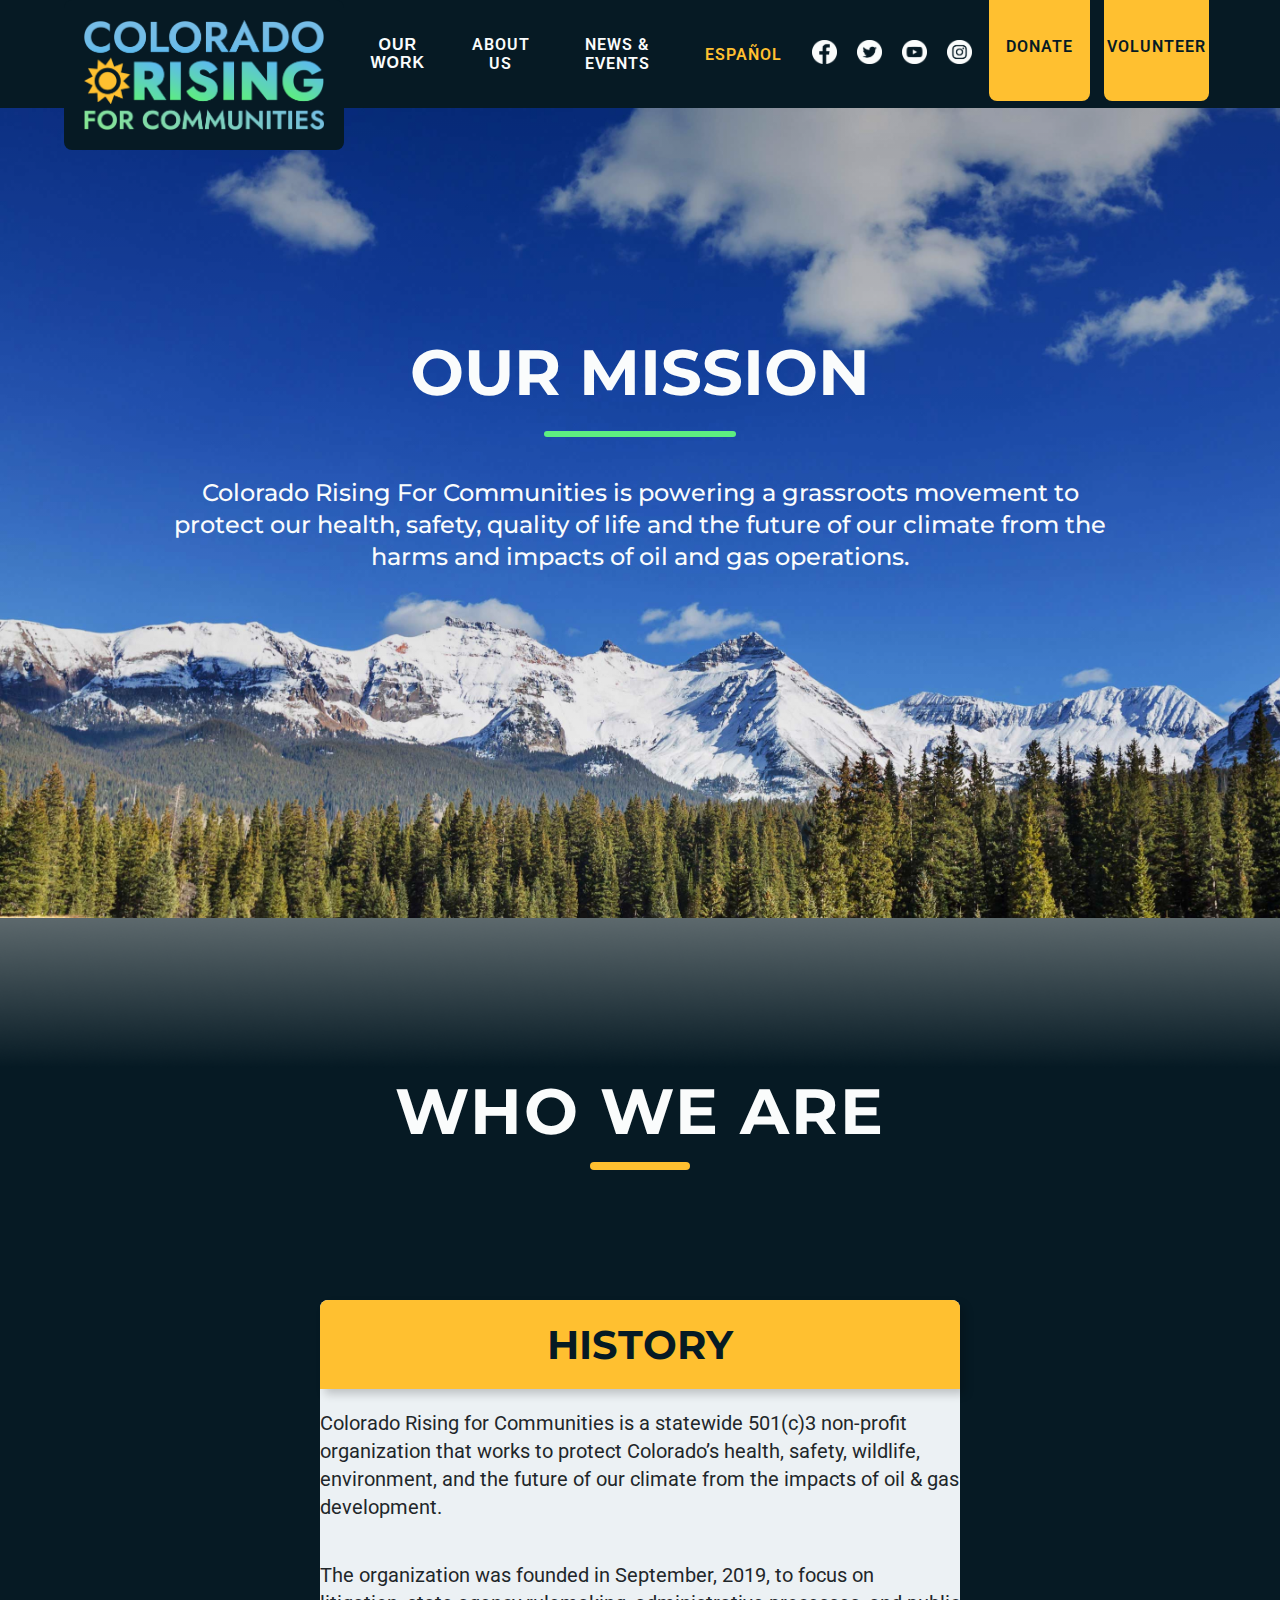
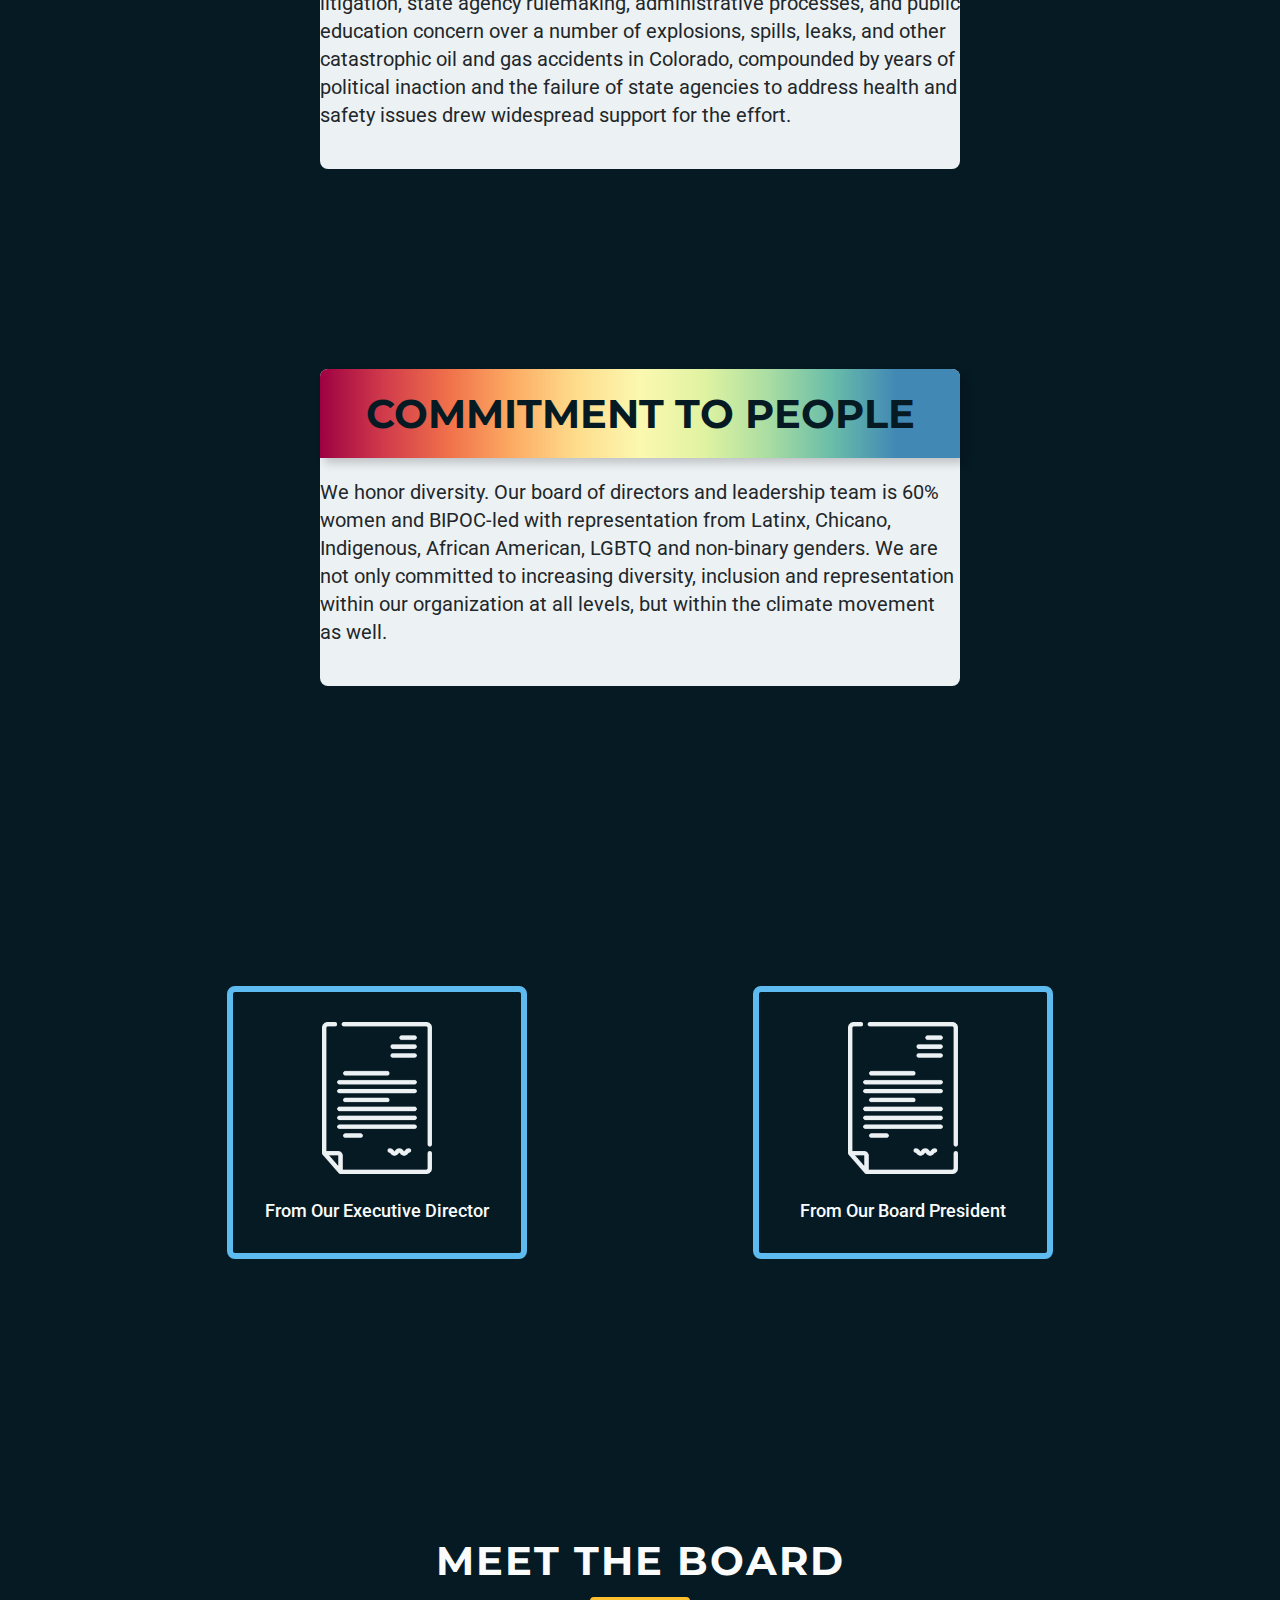
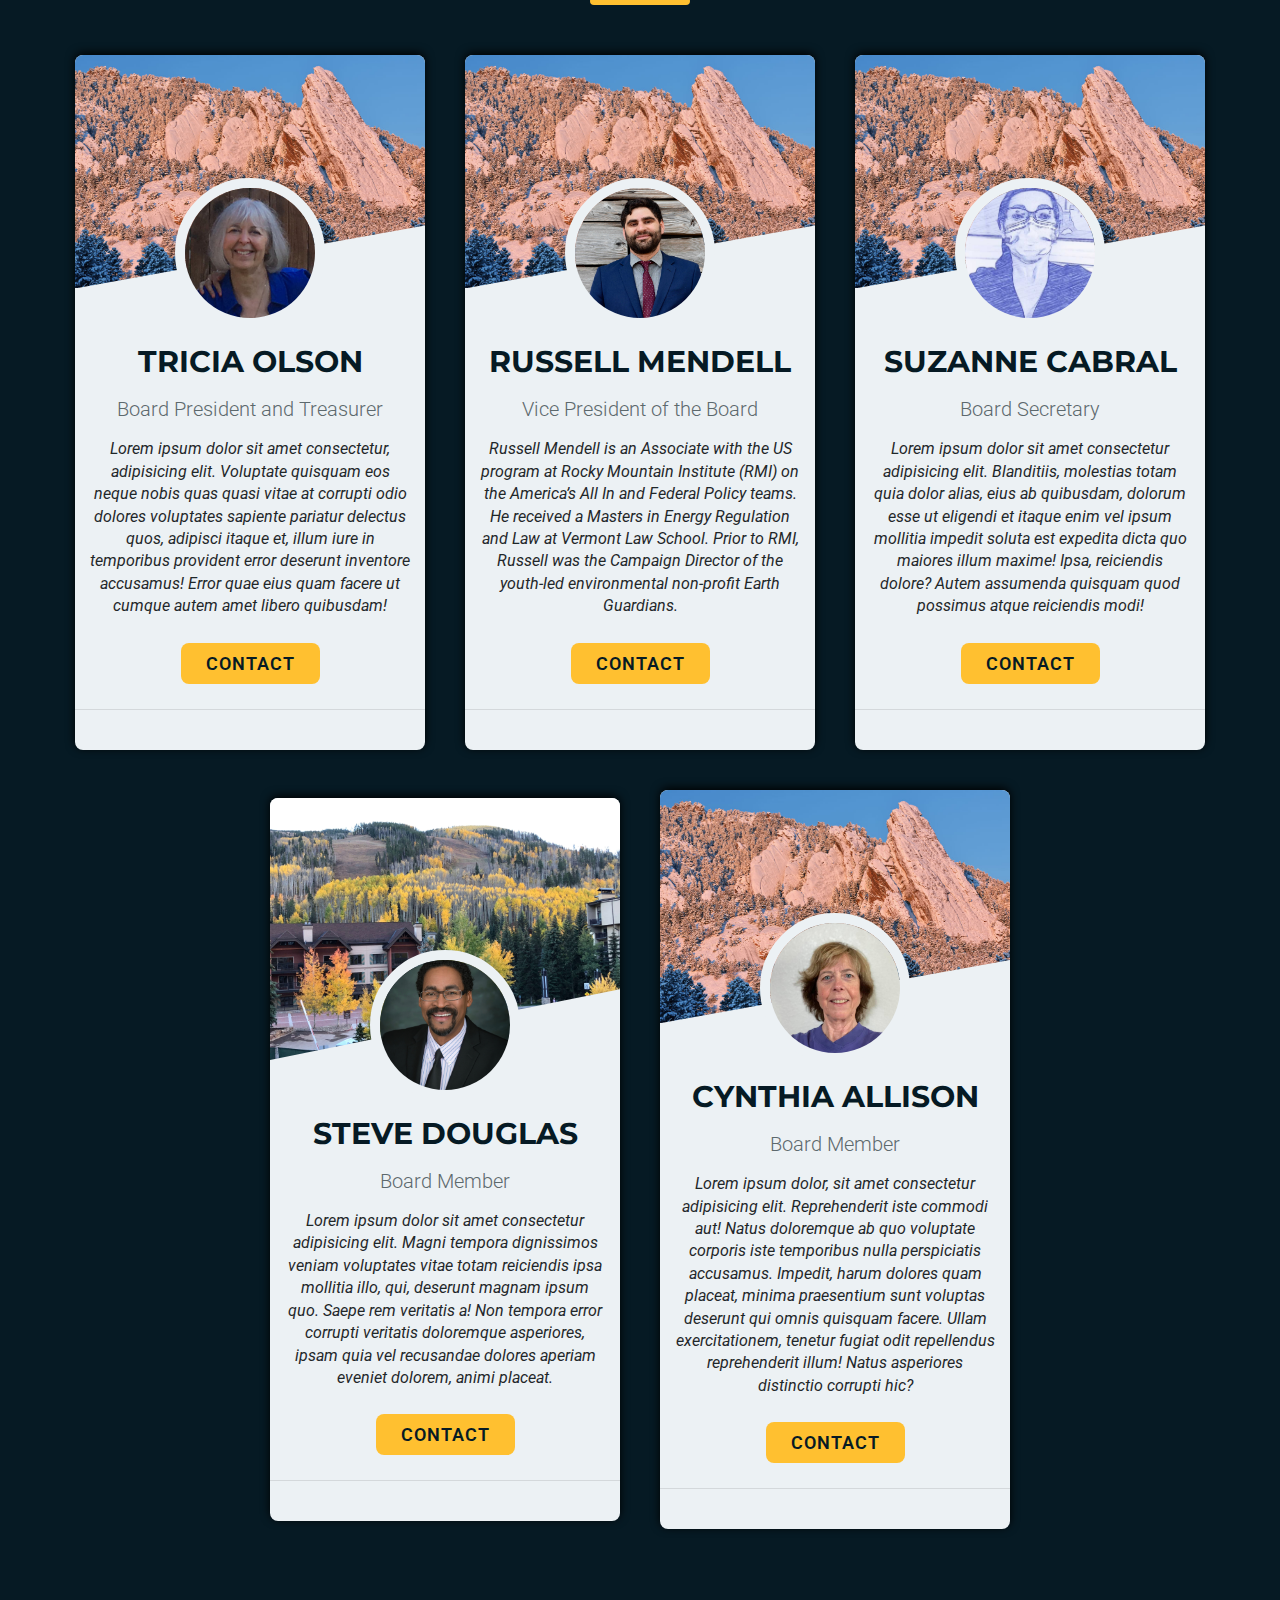
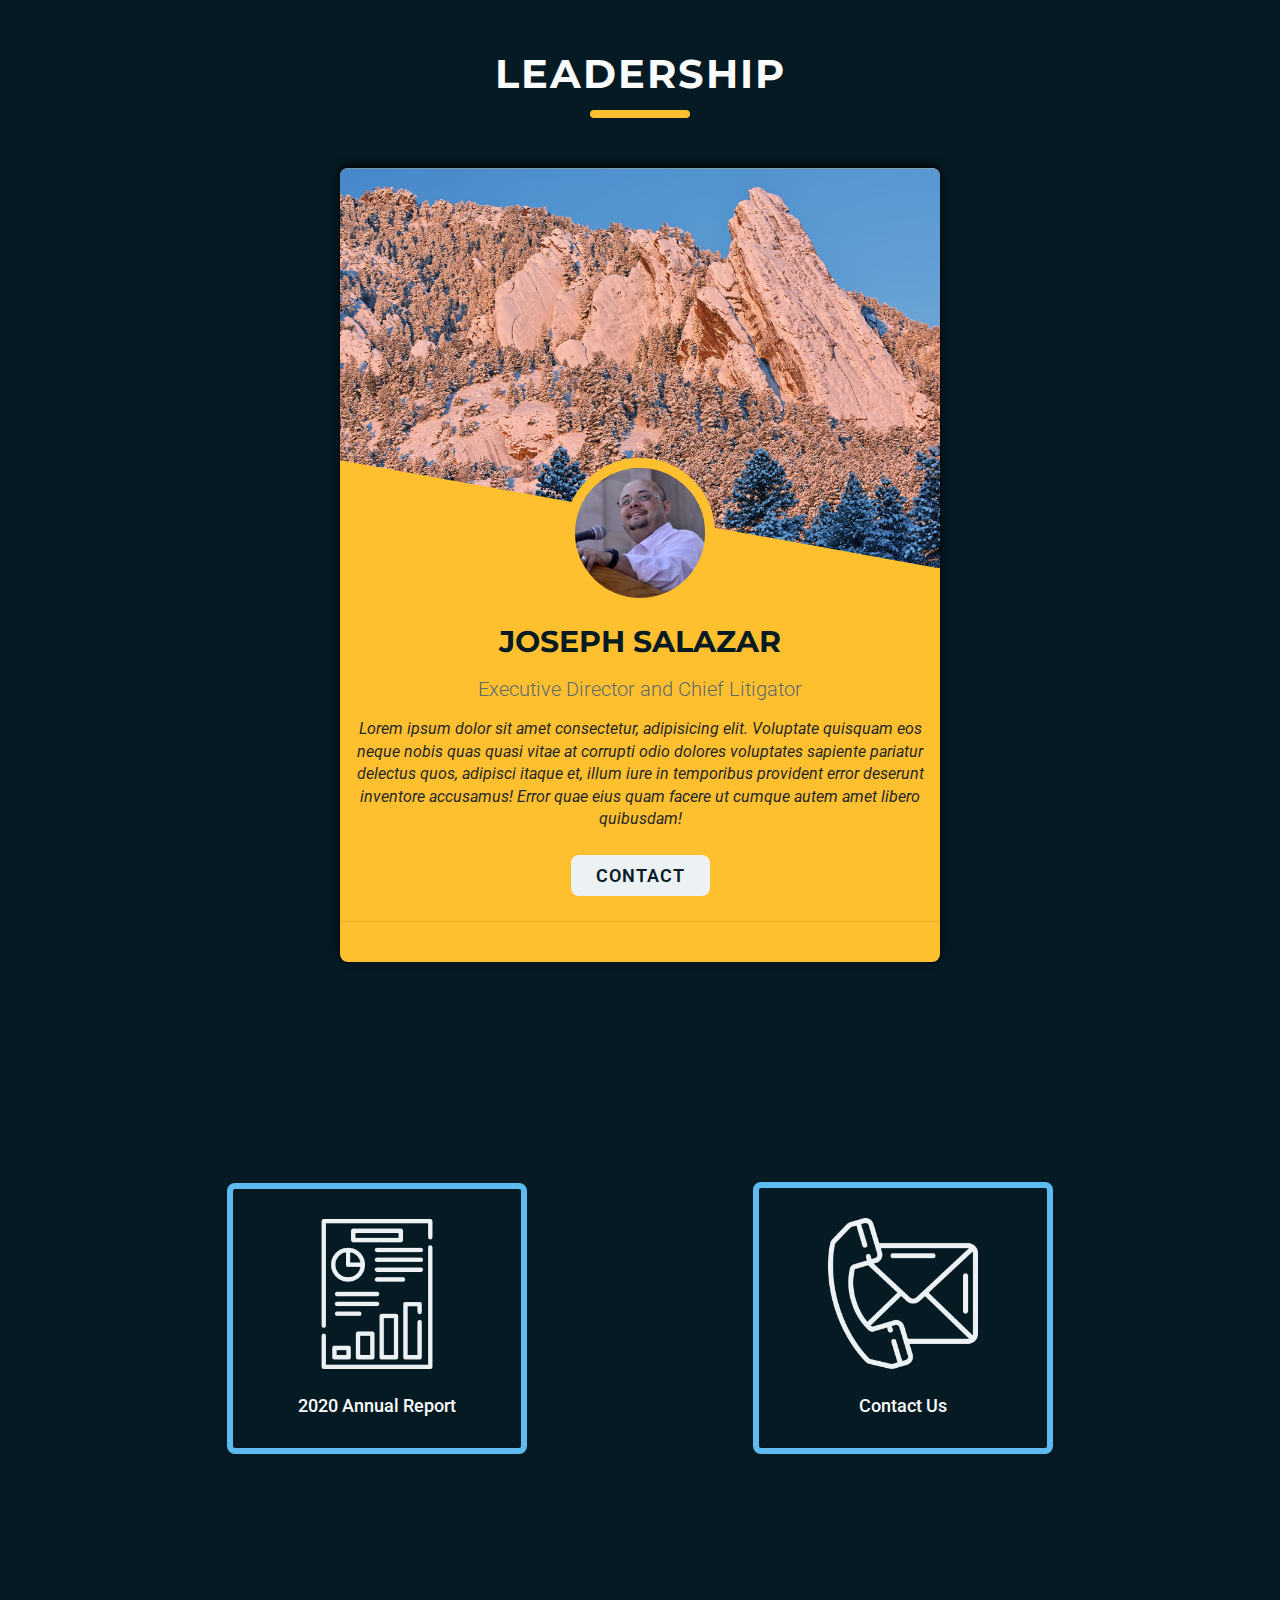
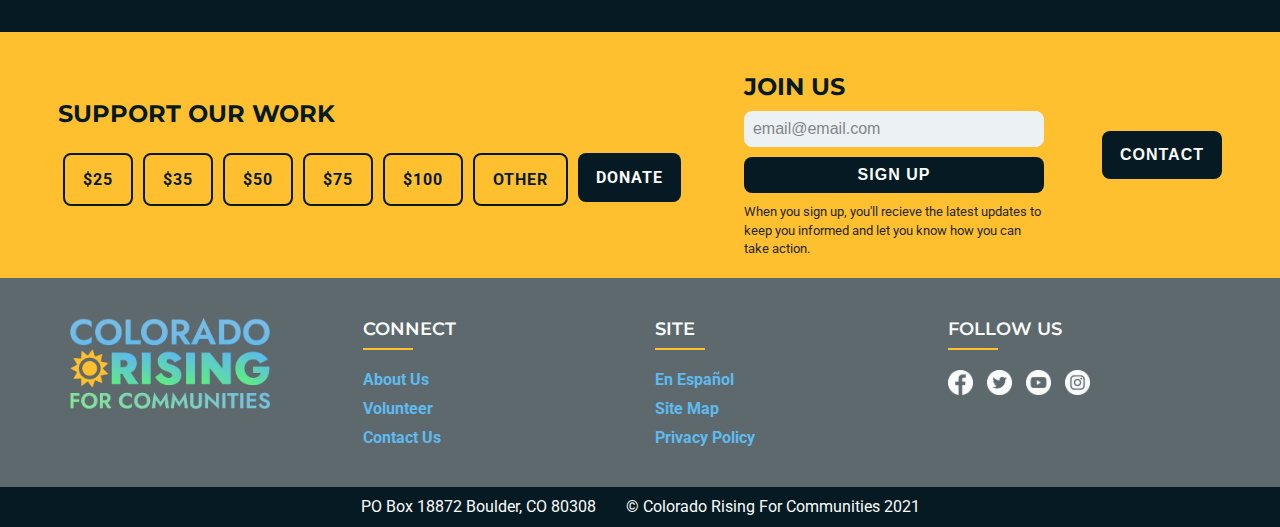
==== commit e04ee838: "tweaks to about" ====
--- a/about-us/index.html
+++ b/about-us/index.html
@@ -137,7 +137,7 @@
                 </div>
                 <div class="about-content col-2">
                     <div class="header-div-2">
-                        <h2>Commitment to Diversity and Inclusion</h2>
+                        <h2>Commitment to People</h2>
                     </div>
                     <p>We honor diversity. Our board of directors and leadership team is 60% women and BIPOC-led with
                         representation from Latinx, Chicano, Indigenous, African American, LGBTQ and non-binary
@@ -157,14 +157,9 @@
                     <p>From Our Executive Director</p>
                 </div>
                 <div class="button-text-wrapper">
-                    <a href="#"><img src="/icons/annual-report-icon.png" alt="2020 Annual Report"
-                            class="about-button"></a>
-                    <p>2020 Annual Report</p>
-                </div>
-                <div class="button-text-wrapper">
-                    <a href="/contact.html"><img src="/icons/contact-icon.png" alt="Contact Us"
-                            class="about-button"></a>
-                    <p>Contact Us</p>
+                    <a href="#"><img src="/icons/letter-icon.png" alt="Letter From Our Executive Director"
+                            class="about-button-lrg"></a>
+                    <p>From Our Board President</p>
                 </div>
             </div>
         </section>
@@ -294,6 +289,21 @@
                             <li><a href="#"><i class="fab fa-instagram"></i></a></li>
                         </ul>
                     </div>
+                </div>
+            </div>
+        </section>
+
+        <section class="about-buttons-wrapper">
+            <div class="about-buttons-container">
+                <div class="button-text-wrapper">
+                    <a href="#"><img src="/icons/annual-report-icon.png" alt="2020 Annual Report"
+                            class="about-button"></a>
+                    <p>2020 Annual Report</p>
+                </div>
+                <div class="button-text-wrapper">
+                    <a href="/contact.html"><img src="/icons/contact-icon.png" alt="Contact Us"
+                            class="about-button"></a>
+                    <p>Contact Us</p>
                 </div>
             </div>
         </section>
--- a/styles/style.css
+++ b/styles/style.css
@@ -2646,7 +2646,7 @@
   background: linear-gradient(to right, #ffb300 0%, #ffb300 5px, transparent 5px);
   background-repeat: repeat-x;
   background-size: 100%;
-  color: #061a24;
+  color: #fafcfc;
   padding-left: 1rem;
 }
 
@@ -2694,8 +2694,8 @@
   height: 2px;
   background: #1f272a;
   margin-bottom: 4rem;
-  background-image: -webkit-gradient(linear, left top, right top, from(#333), color-stop(#5def80), to(#333));
-  background-image: linear-gradient(to right, #333, #5def80, #333);
+  background-image: -webkit-gradient(linear, left top, right top, from(#5dbbef), color-stop(#5def80), to(#5dbbef));
+  background-image: linear-gradient(to right, #5dbbef, #5def80, #5dbbef);
 }
 
 hr.hr-2-green-bottom {
@@ -2703,8 +2703,8 @@
   height: 2px;
   background: #1f272a;
   margin-top: 4rem;
-  background-image: -webkit-gradient(linear, left top, right top, from(#333), color-stop(#5def80), to(#333));
-  background-image: linear-gradient(to right, #333, #5def80, #333);
+  background-image: -webkit-gradient(linear, left top, right top, from(#5dbbef), color-stop(#5def80), to(#5dbbef));
+  background-image: linear-gradient(to right, #5dbbef, #5def80, #5dbbef);
 }
 
 hr.hr-2-yellow {
@@ -4297,7 +4297,7 @@
 
 /* PROFILE CARDS */
 .board-profiles {
-  height: 222vh;
+  height: auto;
   width: 100vw;
   padding: 10rem 0;
 }
@@ -4513,7 +4513,10 @@
 }
 
 .header-div-2 {
-  background-color: #5dbbef;
+  background: #c49a90;
+  background: #c1a082;
+  background-image: -webkit-gradient(linear, left top, right top, from(#9e0142), color-stop(#d13b4b), color-stop(#f0704a), color-stop(#fcab63), color-stop(#fedc8c), color-stop(#fbf8b0), color-stop(#e0f3a1), color-stop(#aadda2), color-stop(#69bda9), color-stop(#4288b5), to(#4288b5));
+  background-image: linear-gradient(90deg, #9e0142, #d13b4b, #f0704a, #fcab63, #fedc8c, #fbf8b0, #e0f3a1, #aadda2, #69bda9, #4288b5, #4288b5);
   -webkit-box-shadow: 0.5rem 0.5rem 1rem rgba(0, 0, 0, 0.2);
           box-shadow: 0.5rem 0.5rem 1rem rgba(0, 0, 0, 0.2);
   width: 100%;
@@ -4627,7 +4630,7 @@
 
 /* LEADERSHIP */
 .leadership-profile {
-  height: 150vh;
+  height: auto;
 }
 
 .leadership-card {
@@ -5299,19 +5302,9 @@
 }
 
 .justice-rising-wrapper {
-  display: -webkit-box;
-  display: -ms-flexbox;
-  display: flex;
-  -webkit-box-align: start;
-      -ms-flex-align: start;
-          align-items: flex-start;
-  -webkit-box-pack: space-evenly;
-      -ms-flex-pack: space-evenly;
-          justify-content: space-evenly;
-  -webkit-box-orient: vertical;
-  -webkit-box-direction: normal;
-      -ms-flex-direction: column;
-          flex-direction: column;
+  display: -ms-grid;
+  display: grid;
+  place-items: center;
   -ms-flex-wrap: wrap;
       flex-wrap: wrap;
   width: 90vw;
@@ -5679,7 +5672,7 @@
 }
 
 .climate-redi-container {
-  height: 200vh;
+  height: auto;
 }
 
 .climate-redi-information {
@@ -5743,6 +5736,33 @@
   width: 100%;
   max-width: 300px;
   padding-right: 4rem;
+}
+
+.redi-img-3 {
+  width: 100%;
+  max-width: 450px;
+}
+
+.yellow-highlight {
+  background: linear-gradient(to right, #ffc030 100%, #ffc030 5px, transparent);
+  background-repeat: repeat-x;
+  background-size: 100%;
+  color: #061a24;
+  padding-left: 1rem;
+  text-decoration: none;
+}
+
+/* symposium */
+.symposium {
+  height: 100vh;
+}
+
+.symposium-header {
+  text-align: center;
+}
+
+.symposium-wrapper {
+  margin-top: 20rem;
 }
 
 .co-header {
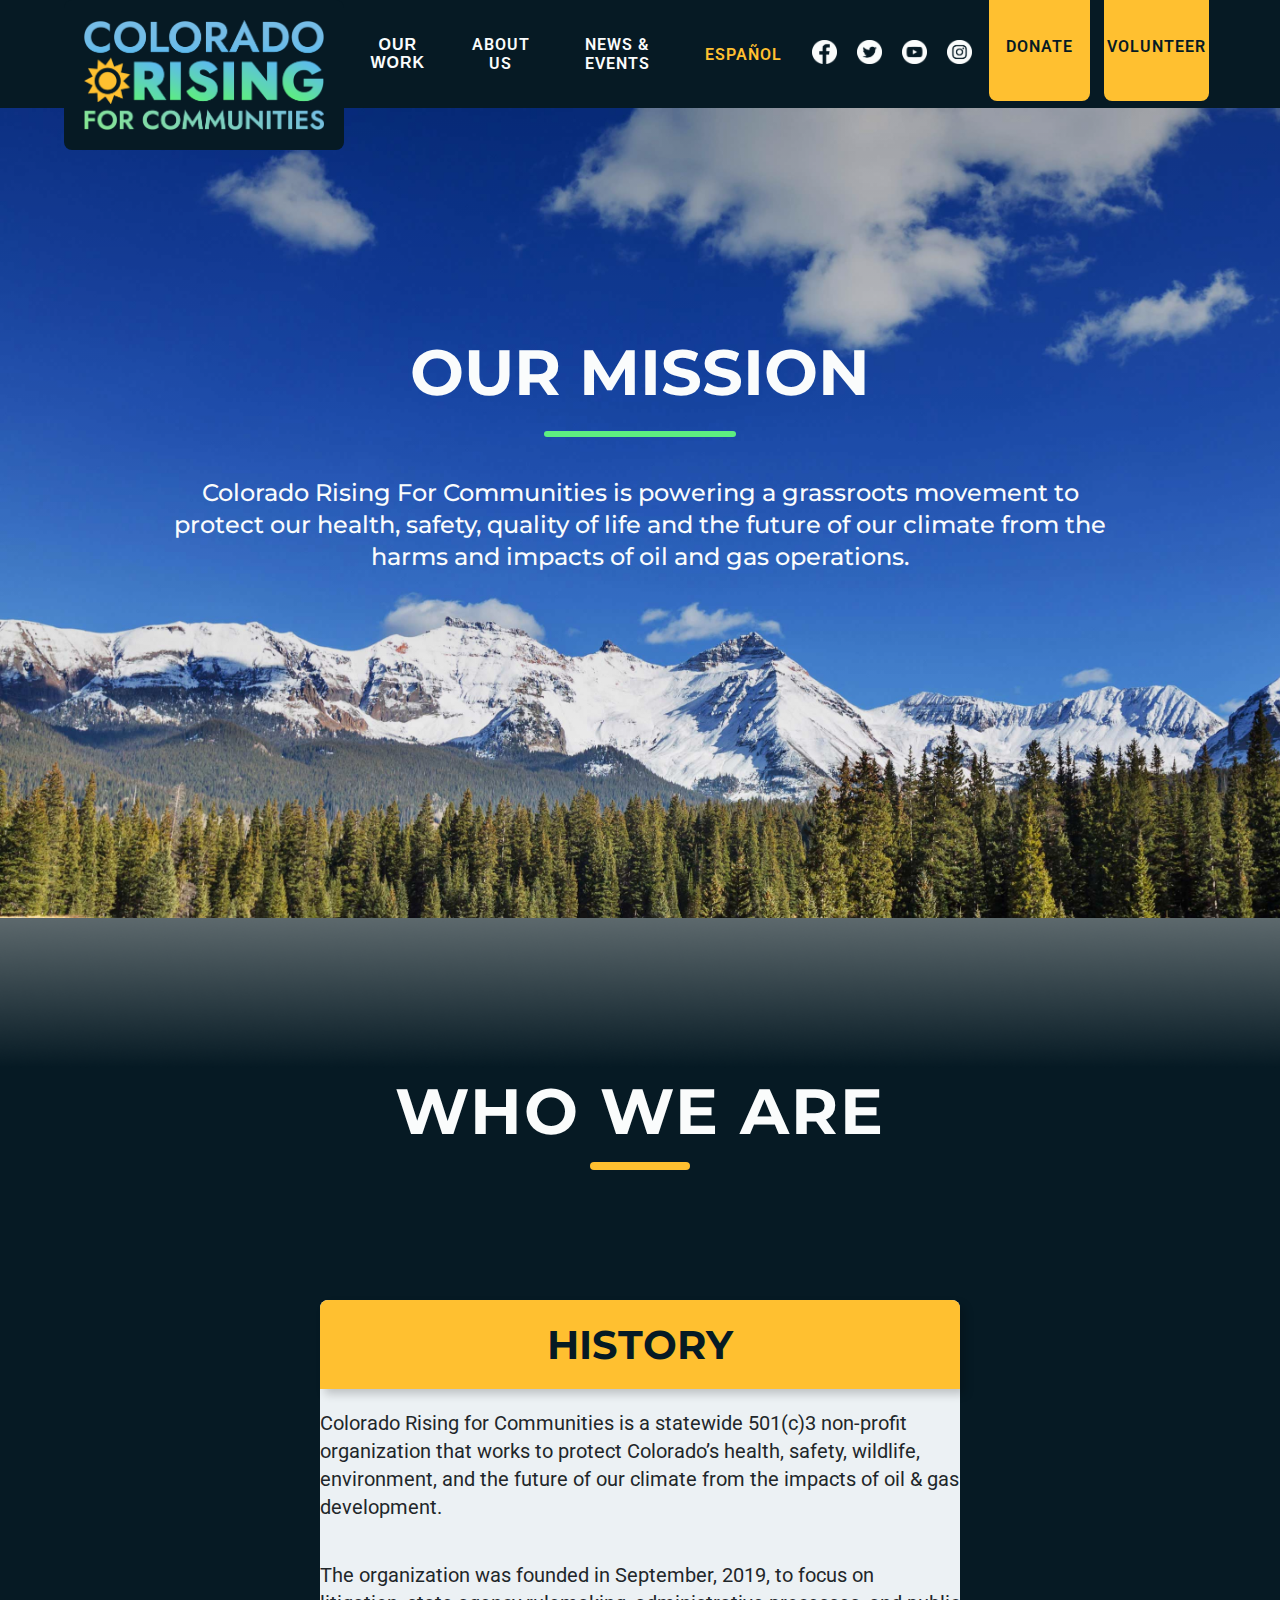
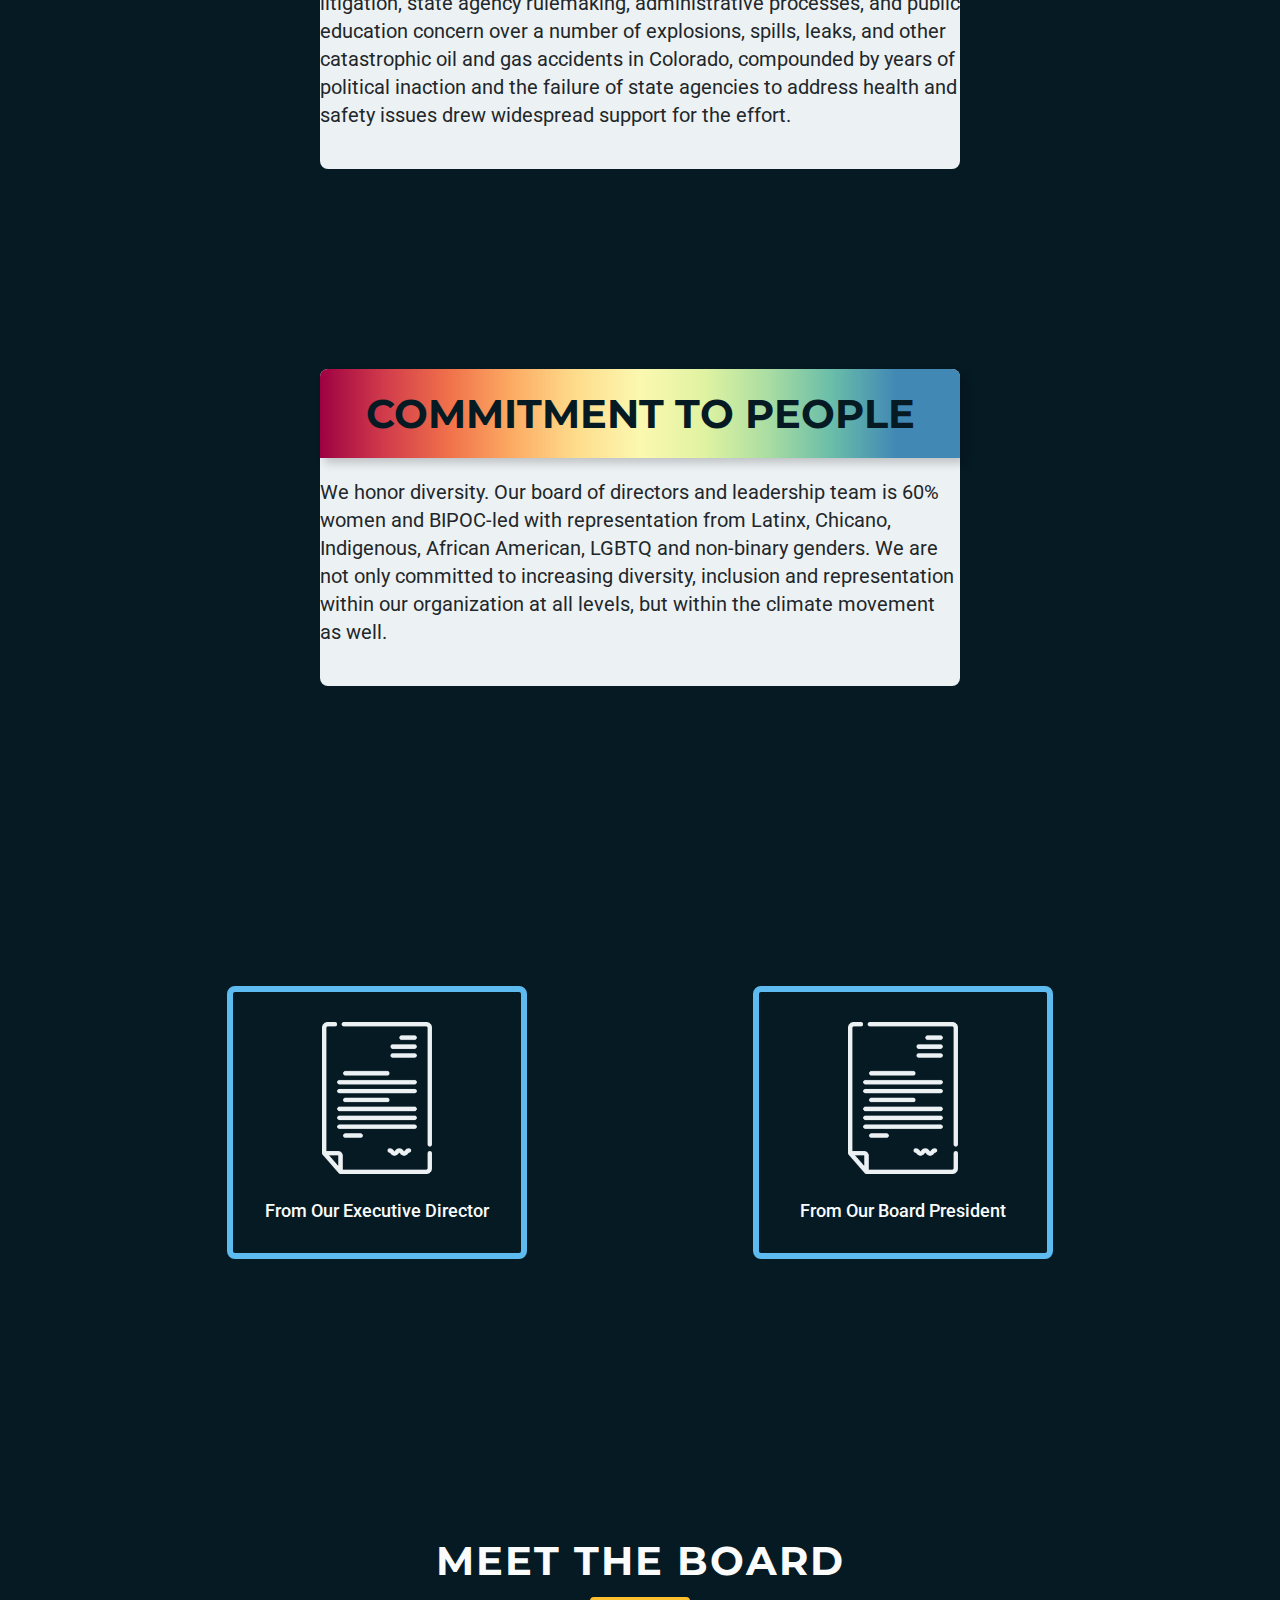
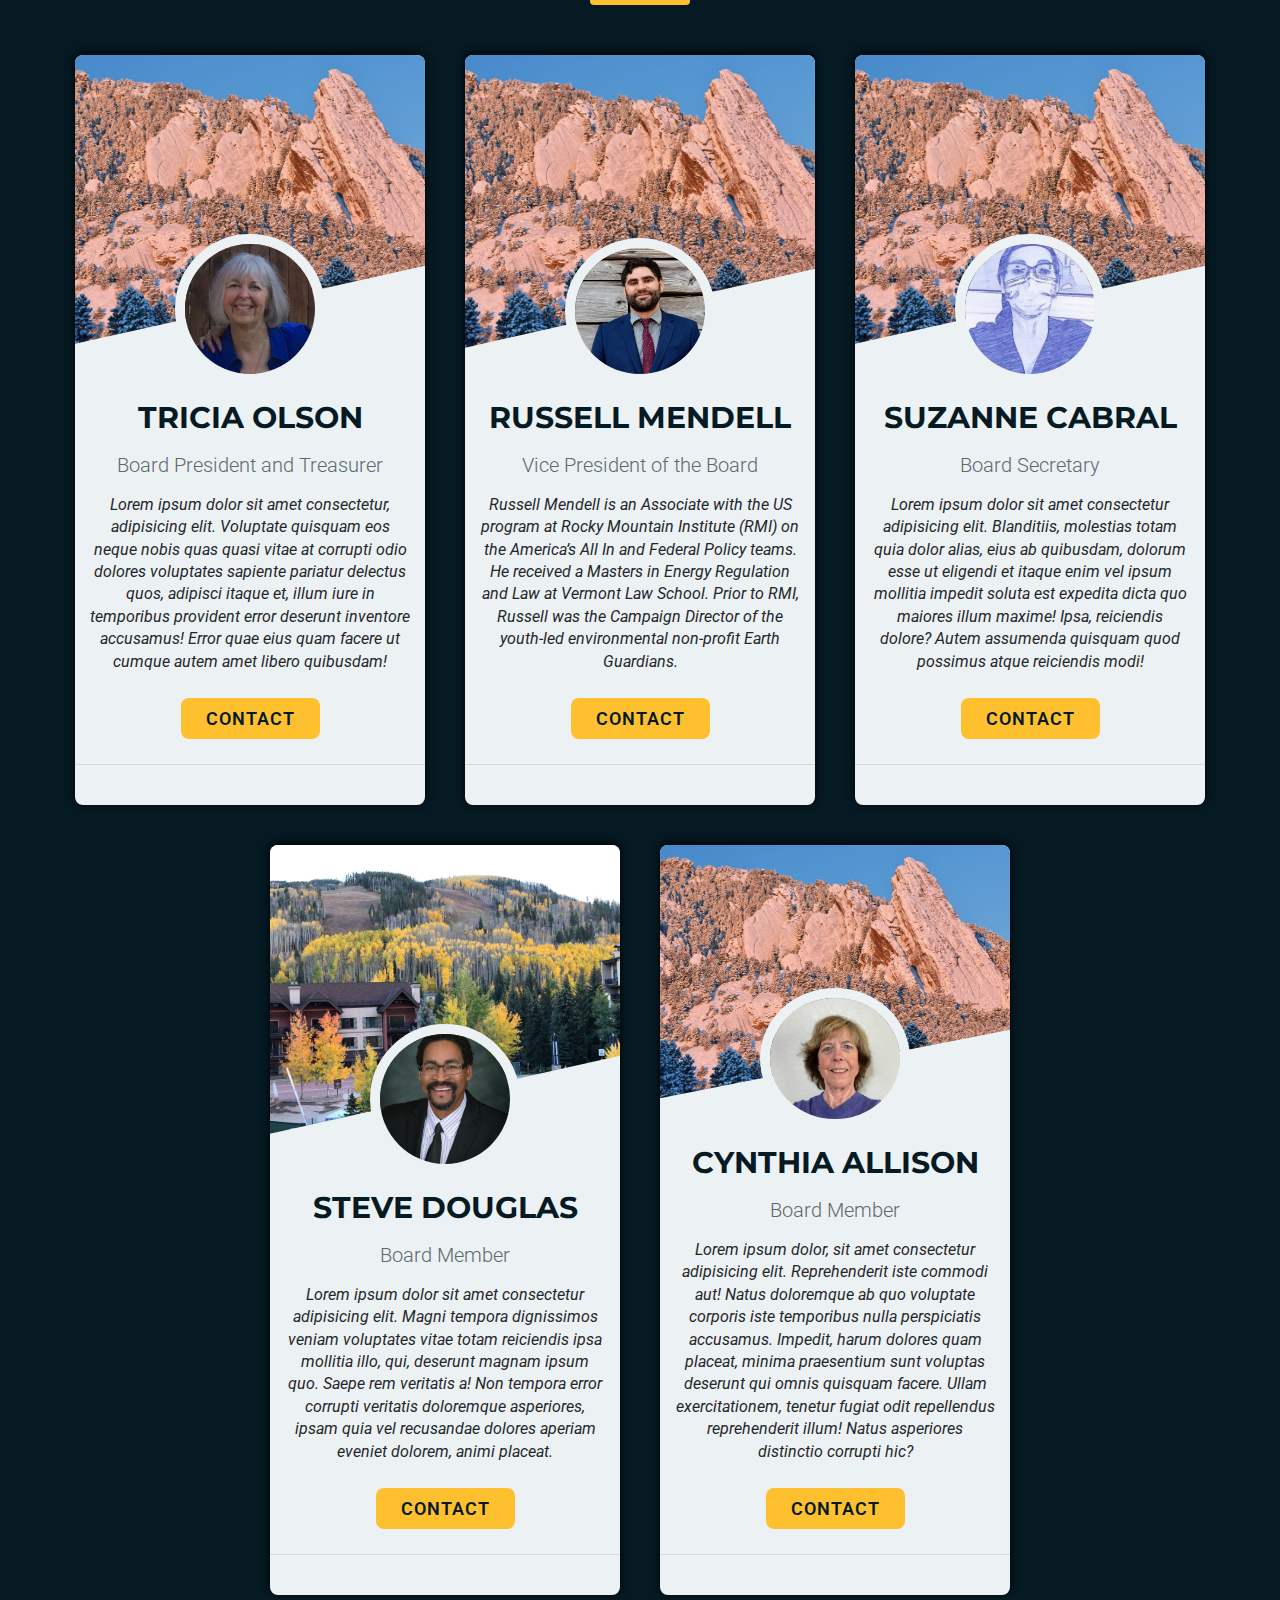
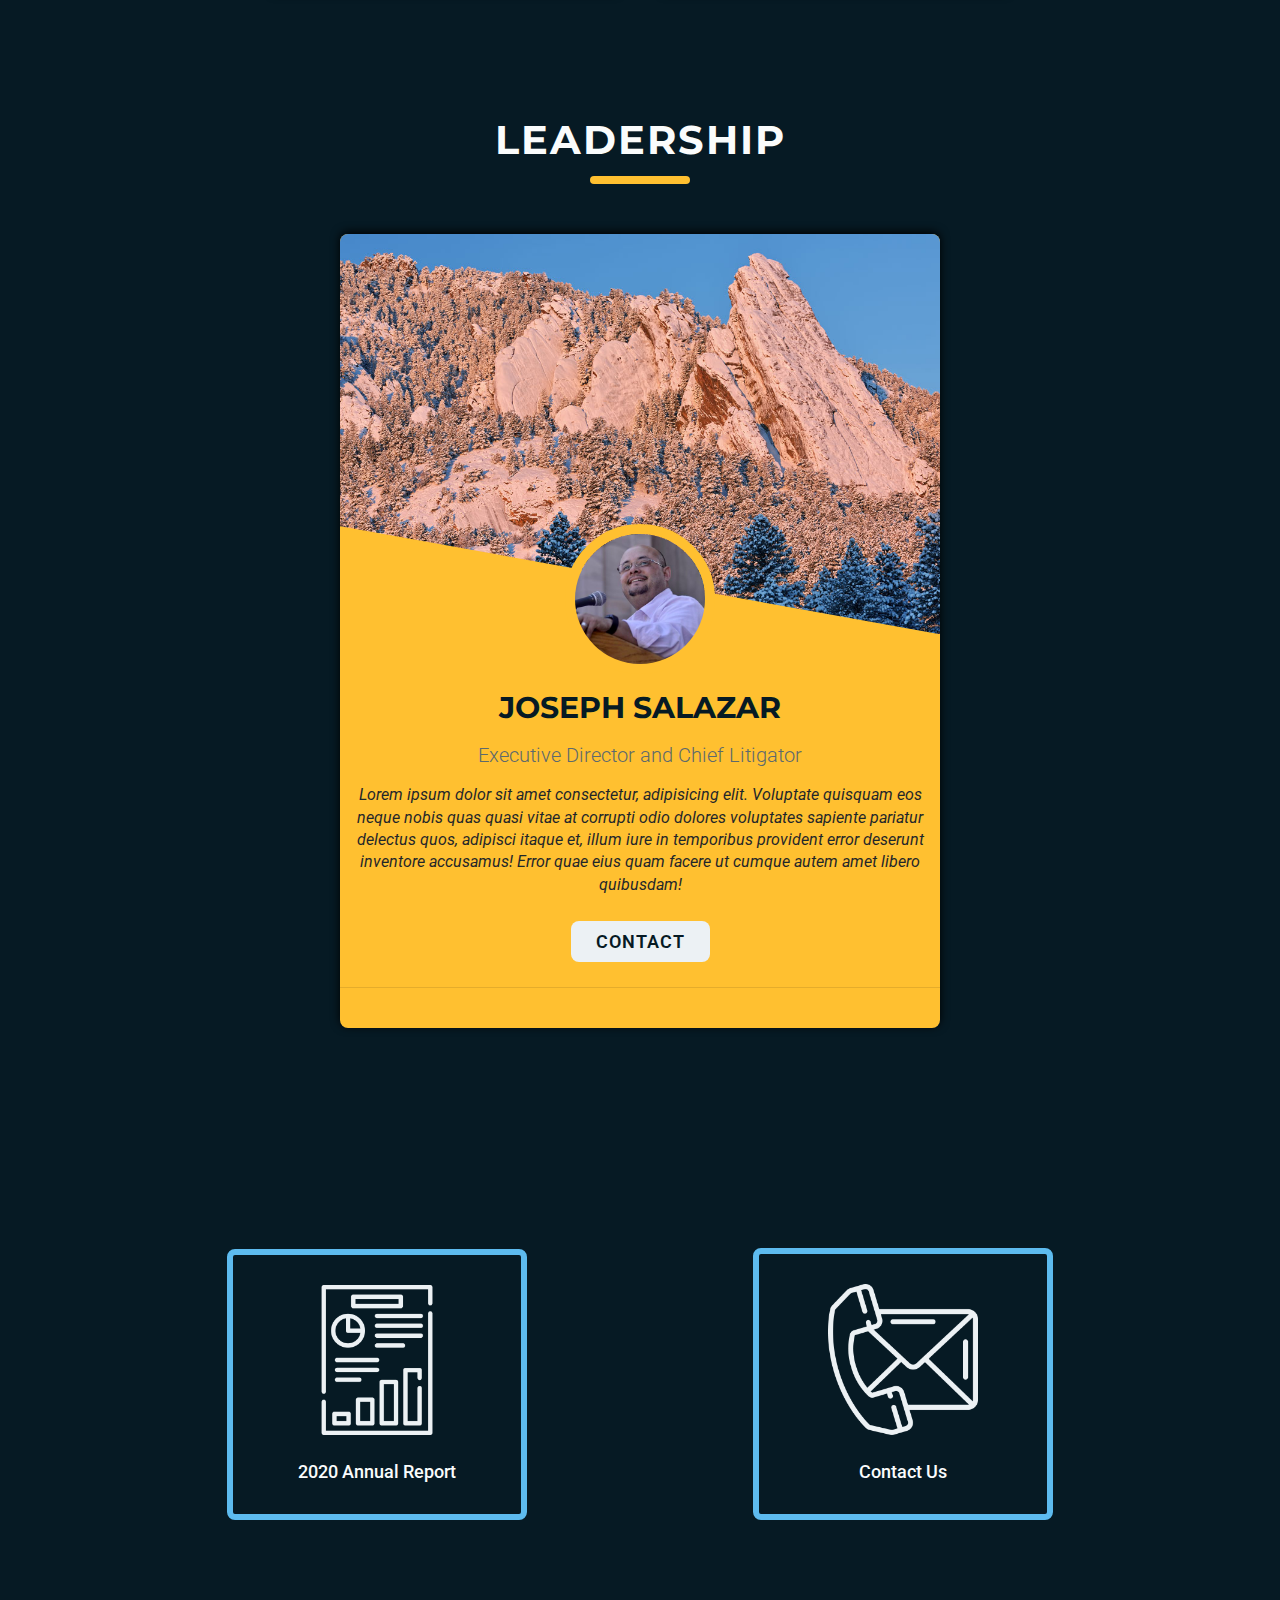
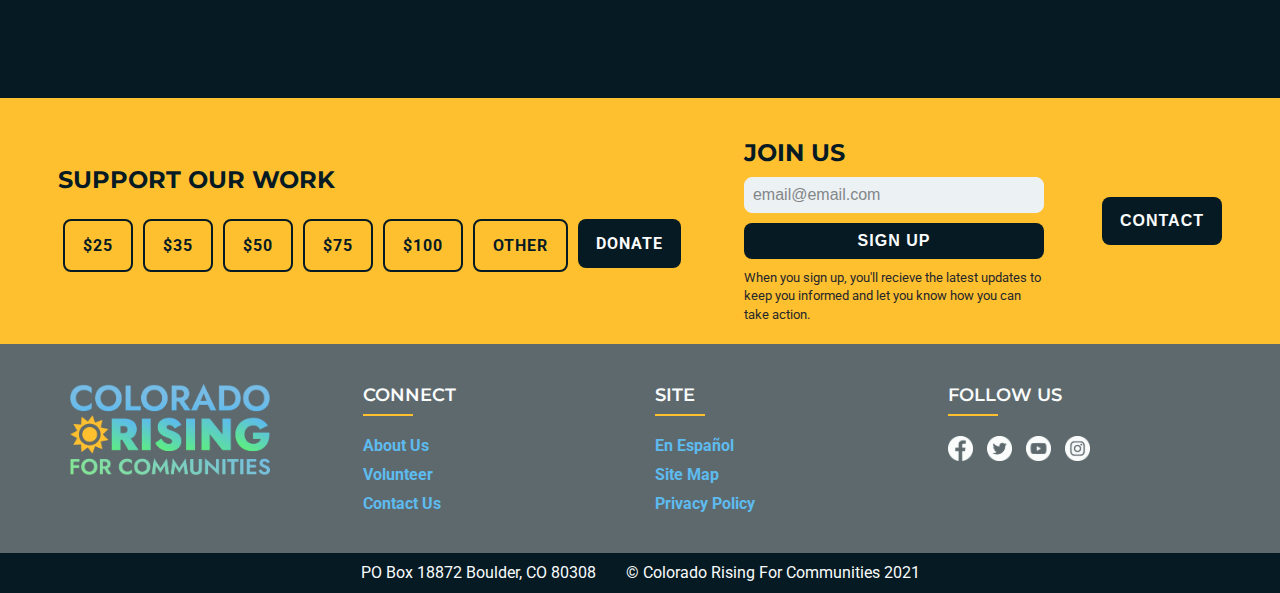
==== commit 0458575b: "cards" ====
--- a/about-us/index.html
+++ b/about-us/index.html
@@ -181,8 +181,8 @@
                             delectus quos, adipisci itaque et, illum iure in temporibus provident error deserunt
                             inventore accusamus! Error quae eius quam facere ut cumque autem amet libero quibusdam!
                         </p>
-                        <a href="#" class="board-btn">Contact</a>
-                        <ul class="board-social-media-links">
+                        <a href="mailto:unite@corising.org" class="board-btn">Contact</a>
+                        <ul class="board-social-media-links optional">
                             <li><a href="#"><i class="fab fa-linkedin-in"></i></i></a></li>
                             <li><a href="#"><i class="fab fa-twitter"></i></a></li>
                             <li><a href="#"><i class="fab fa-instagram"></i></a></li>
@@ -200,11 +200,11 @@
                             the
                             youth-led environmental non-profit Earth Guardians.
                         </p>
-                        <a href="#" class="board-btn">Contact</a>
+                        <a href="mailto:unite@corising.org" class="board-btn">Contact</a>
                         <ul class="board-social-media-links">
                             <li><a href="#"><i class="fab fa-linkedin-in"></i></i></a></li>
-                            <li><a href="#"><i class="fab fa-twitter"></i></a></li>
-                            <li><a href="#"><i class="fab fa-instagram"></i></a></li>
+                            <!-- <li><a href="#"><i class="fab fa-twitter"></i></a></li>
+                            <li><a href="#"><i class="fab fa-instagram"></i></a></li> -->
                         </ul>
                     </div>
                     <div class="board-card">
@@ -218,8 +218,8 @@
                             mollitia impedit soluta est expedita dicta quo maiores illum maxime! Ipsa, reiciendis
                             dolore? Autem assumenda quisquam quod possimus atque reiciendis modi!
                         </p>
-                        <a href="#" class="board-btn">Contact</a>
-                        <ul class="board-social-media-links">
+                        <a href="mailto:unite@corising.org" class="board-btn">Contact</a>
+                        <ul class="board-social-media-links optional">
                             <li><a href="#"><i class="fab fa-linkedin-in"></i></i></a></li>
                             <li><a href="#"><i class="fab fa-twitter"></i></a></li>
                             <li><a href="#"><i class="fab fa-instagram"></i></a></li>
@@ -235,8 +235,8 @@
                             magnam ipsum quo. Saepe rem veritatis a! Non tempora error corrupti veritatis doloremque
                             asperiores, ipsam quia vel recusandae dolores aperiam eveniet dolorem, animi placeat.
                         </p>
-                        <a href="#" class="board-btn">Contact</a>
-                        <ul class="board-social-media-links">
+                        <a href="mailto:unite@corising.org" class="board-btn">Contact</a>
+                        <ul class="board-social-media-links optional">
                             <li><a href="#"><i class="fab fa-linkedin-in"></i></i></a></li>
                             <li><a href="#"><i class="fab fa-twitter"></i></a></li>
                             <li><a href="#"><i class="fab fa-instagram"></i></a></li>
@@ -254,8 +254,9 @@
                             omnis quisquam facere. Ullam exercitationem, tenetur fugiat odit repellendus reprehenderit
                             illum! Natus asperiores distinctio corrupti hic?
                         </p>
-                        <a href="#" class="board-btn">Contact</a>
+                        <a href="mailto:unite@corising.org" class="board-btn">Contact</a>
                         <ul class="board-social-media-links">
+                            <li><a href="#"><i class="fab fa-facebook-f"></i></a></li>
                             <li><a href="#"><i class="fab fa-linkedin-in"></i></i></a></li>
                             <li><a href="#"><i class="fab fa-twitter"></i></a></li>
                             <li><a href="#"><i class="fab fa-instagram"></i></a></li>
@@ -284,6 +285,7 @@
                         </p>
                         <a href="#" class="board-btn leadership-btn">Contact</a>
                         <ul class="board-social-media-links">
+                            <li><a href="#"><i class="fab fa-facebook-f"></i></a></li>
                             <li><a href="#"><i class="fab fa-linkedin-in"></i></i></a></li>
                             <li><a href="#"><i class="fab fa-twitter"></i></a></li>
                             <li><a href="#"><i class="fab fa-instagram"></i></a></li>
--- a/styles/style.css
+++ b/styles/style.css
@@ -4339,6 +4339,8 @@
 
 .board-card {
   width: 40rem;
+  height: 750px;
+  min-height: 600px;
   background: #ecf1f4;
   color: #061a24;
   border-radius: 8px;
@@ -4626,6 +4628,11 @@
   max-width: 110px;
   width: 100%;
   margin-bottom: 2rem;
+}
+
+.optional i {
+  color: #ecf1f4;
+  pointer-events: none;
 }
 
 /* LEADERSHIP */
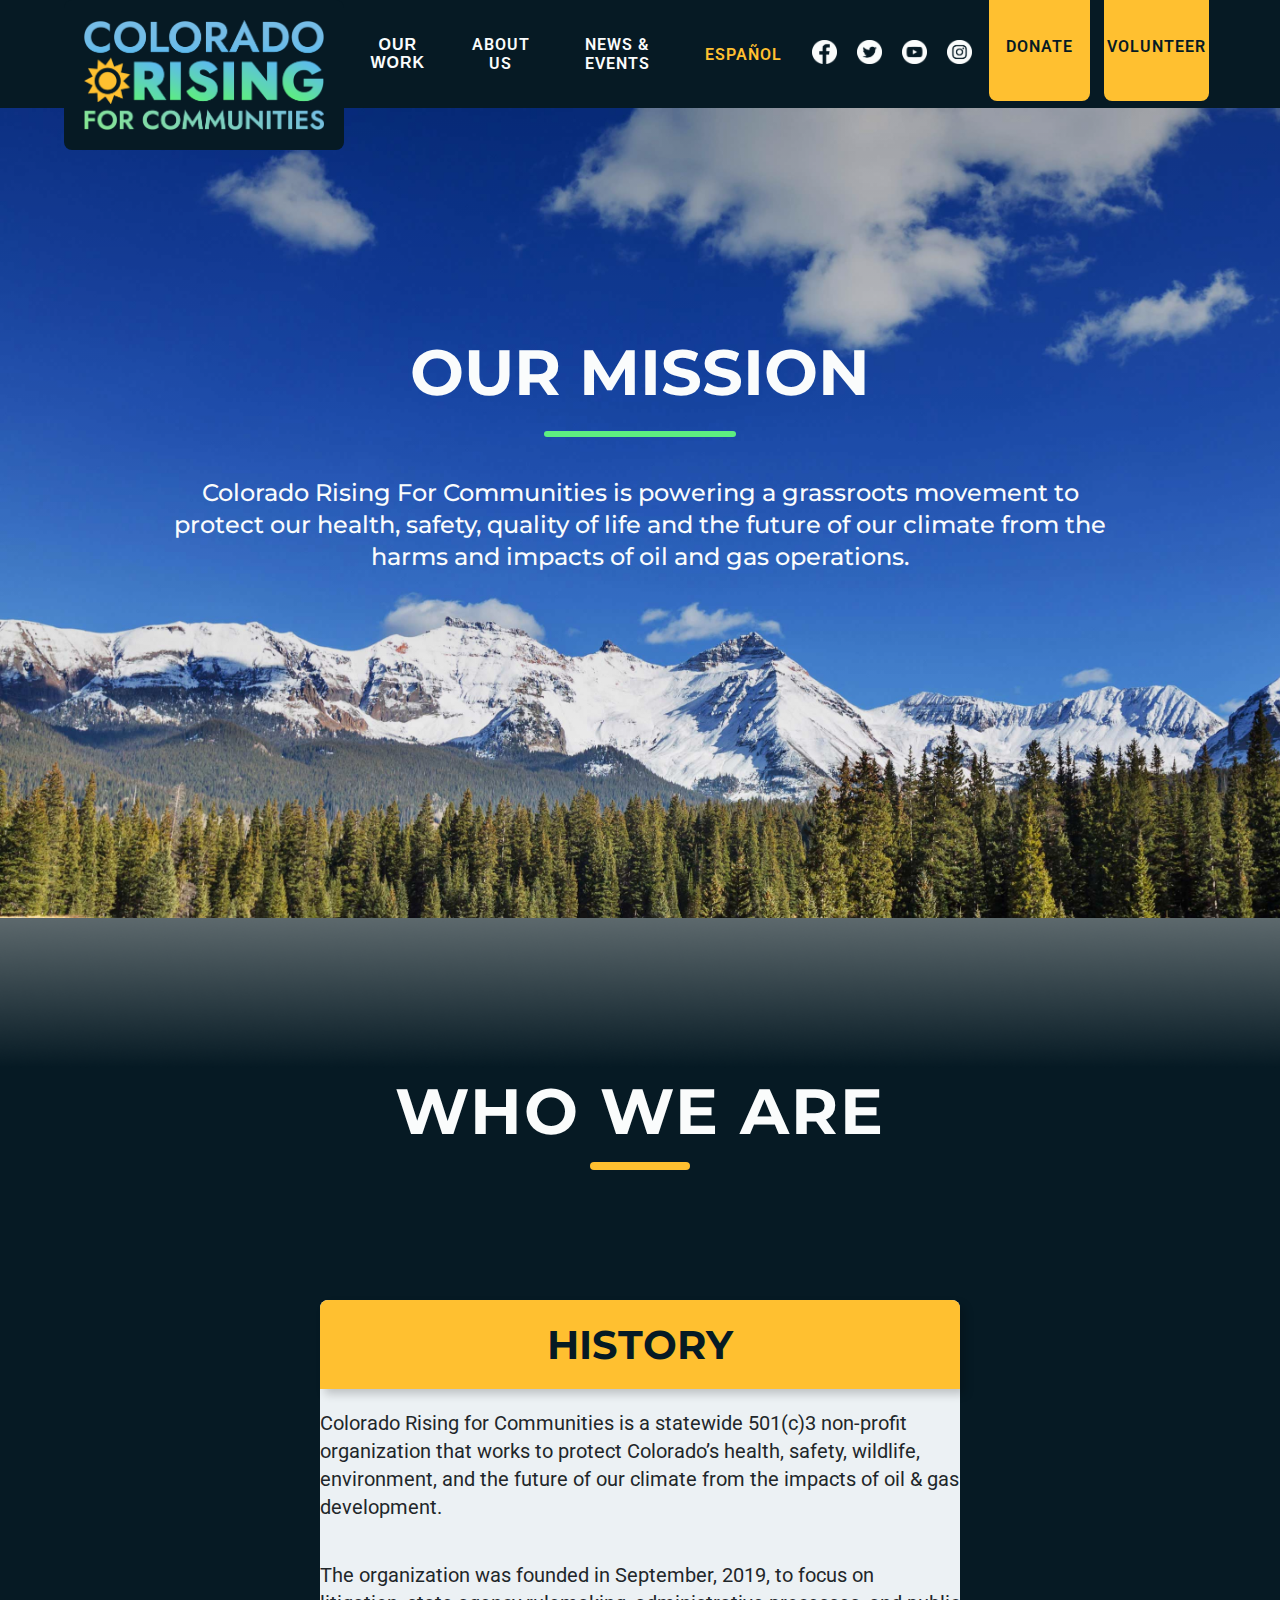
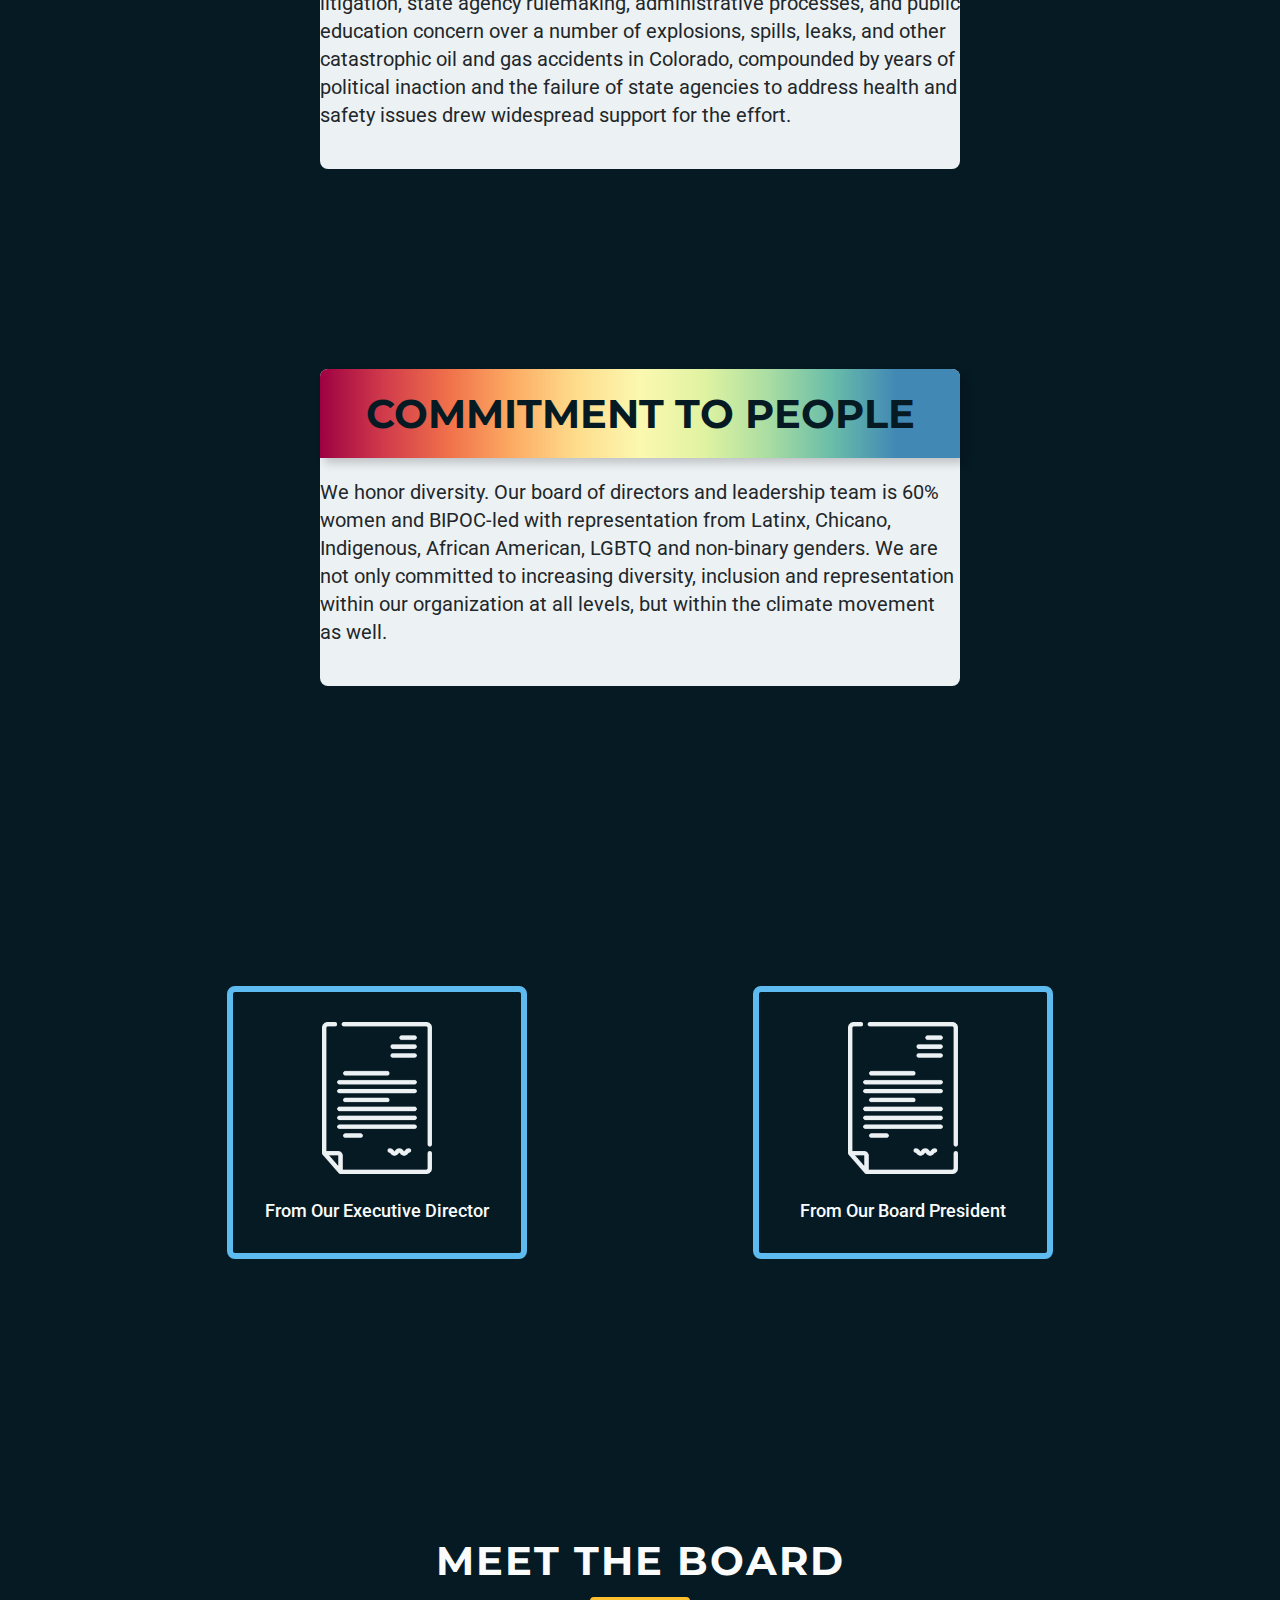
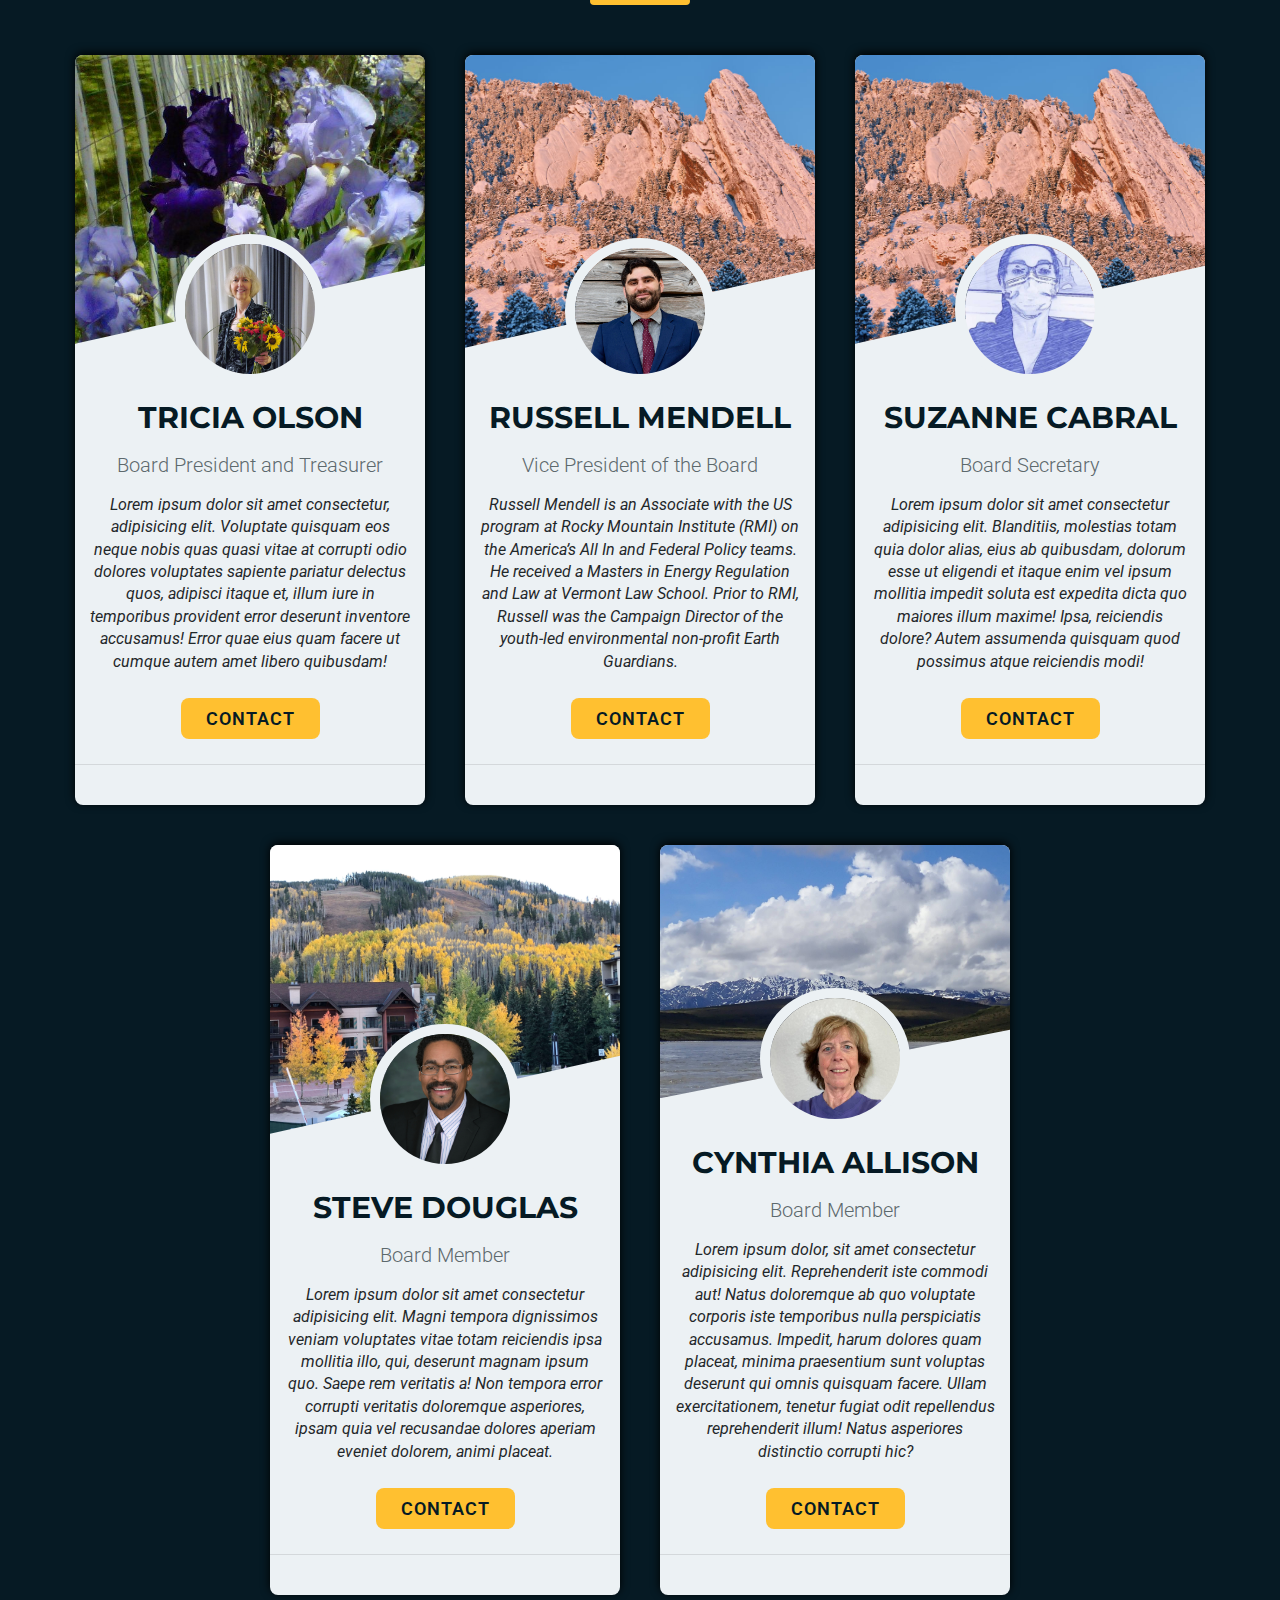
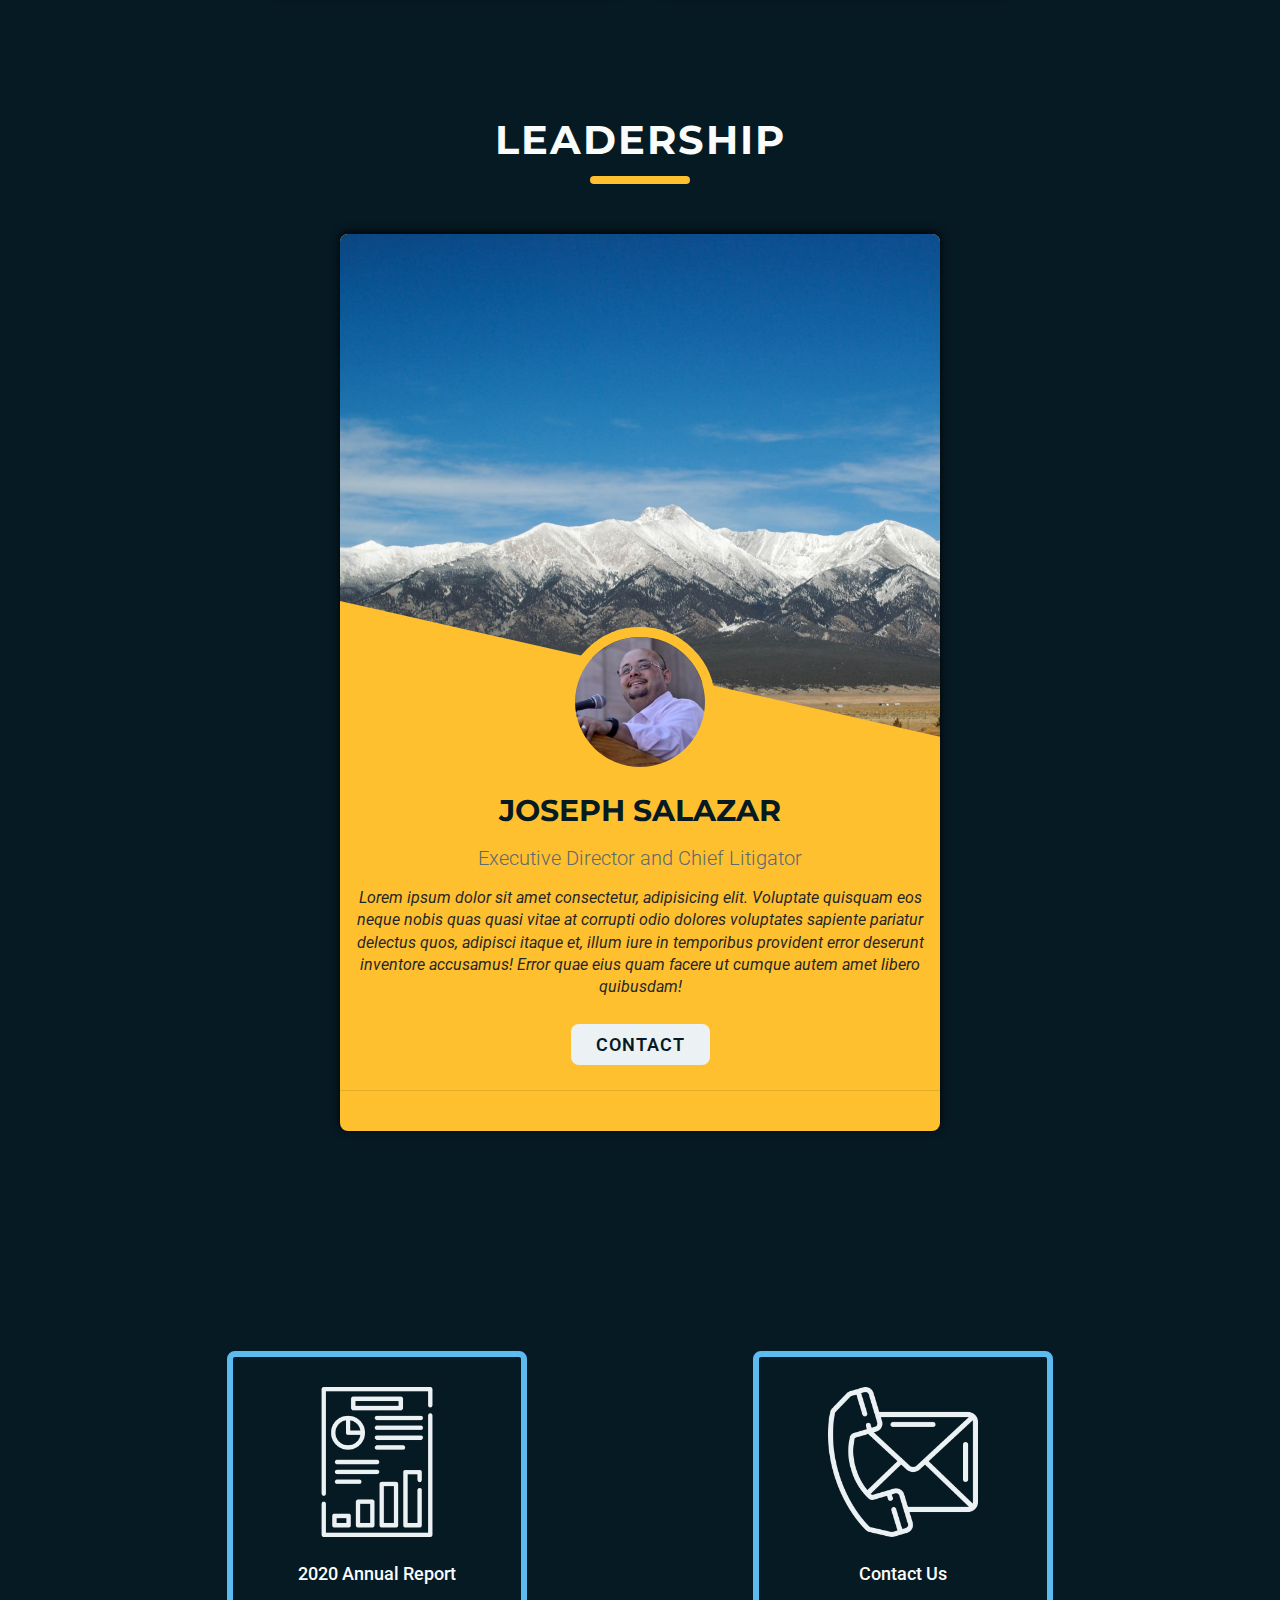
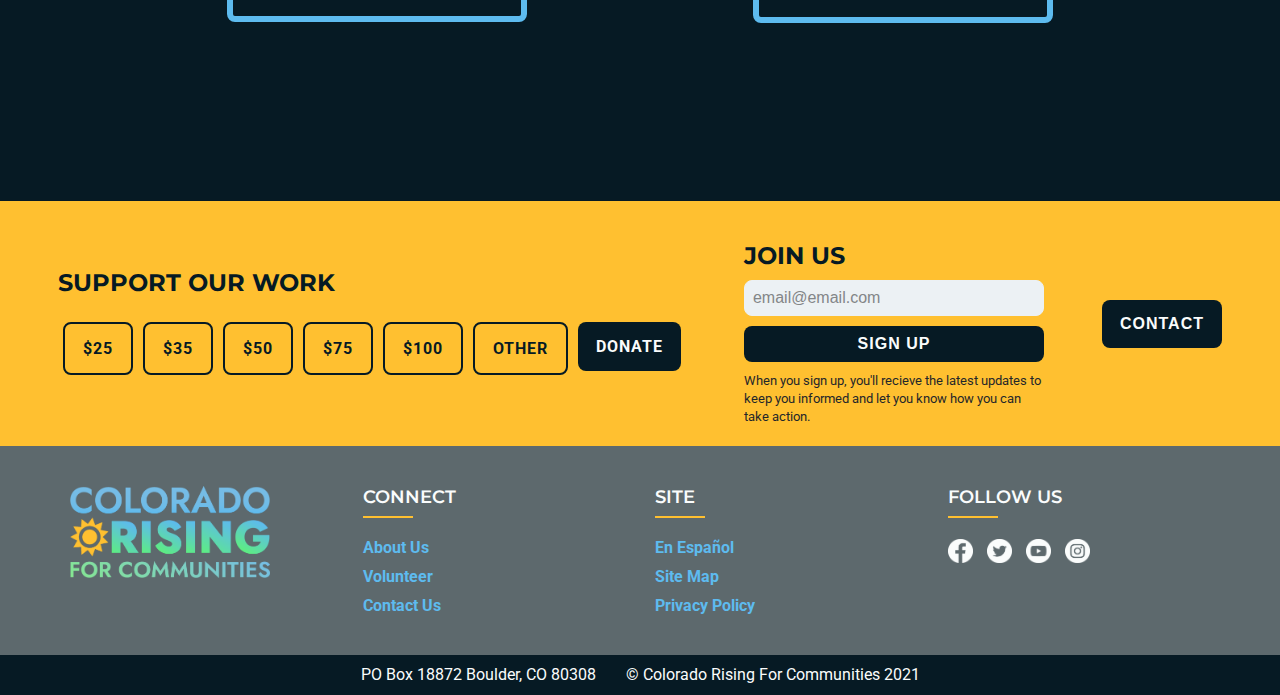
==== commit 1da1d3fe: "more card photos" ====
--- a/about-us/index.html
+++ b/about-us/index.html
@@ -171,8 +171,8 @@
                 <h2 class="board-heading">Meet The Board</h2>
                 <div class="board-card-wrapper">
                     <div class="board-card">
-                        <img src="/about-us/images/card-background" alt="" class="board-card-background">
-                        <img src="images/Tricia-Olson.jpg" alt="Tricia Olson, Board President and Treasurer"
+                        <img src="/about-us/images/Tricia-Background.jpg" alt="" class="board-card-background">
+                        <img src="/about-us/images/Tricia_Olson.jpg" alt="Tricia Olson, Board President and Treasurer"
                             class="profile-img">
                         <h3>Tricia Olson</h3>
                         <p class="job-title">Board President and Treasurer</p>
@@ -243,7 +243,7 @@
                         </ul>
                     </div>
                     <div class="board-card">
-                        <img src="/about-us/images/card-background" alt="" class="board-card-background">
+                        <img src="/about-us/images/Cynthia-Background.JPG" alt="" class="board-card-background">
                         <img src="images/Cynthia-Allison.jpg" alt="Cynthia Allison, Board Member" class="profile-img">
                         <h3>Cynthia Allison</h3>
                         <p class="job-title">Board Member</p>
@@ -273,7 +273,7 @@
                 <h2 class="board-heading">Leadership</h2>
                 <div class="board-card-wrapper">
                     <div class="leadership-card">
-                        <img src="/about-us/images/card-background" alt="" class="board-card-background">
+                        <img src="/about-us/images/Joe-Background.jpg" alt="" class="board-card-background">
                         <img src="images/joe-salazar.jpg" alt="Joseph Salazar, Executive Director and Chief Litigator "
                             class="leadership-profile-img">
                         <h3>Joseph Salazar</h3>
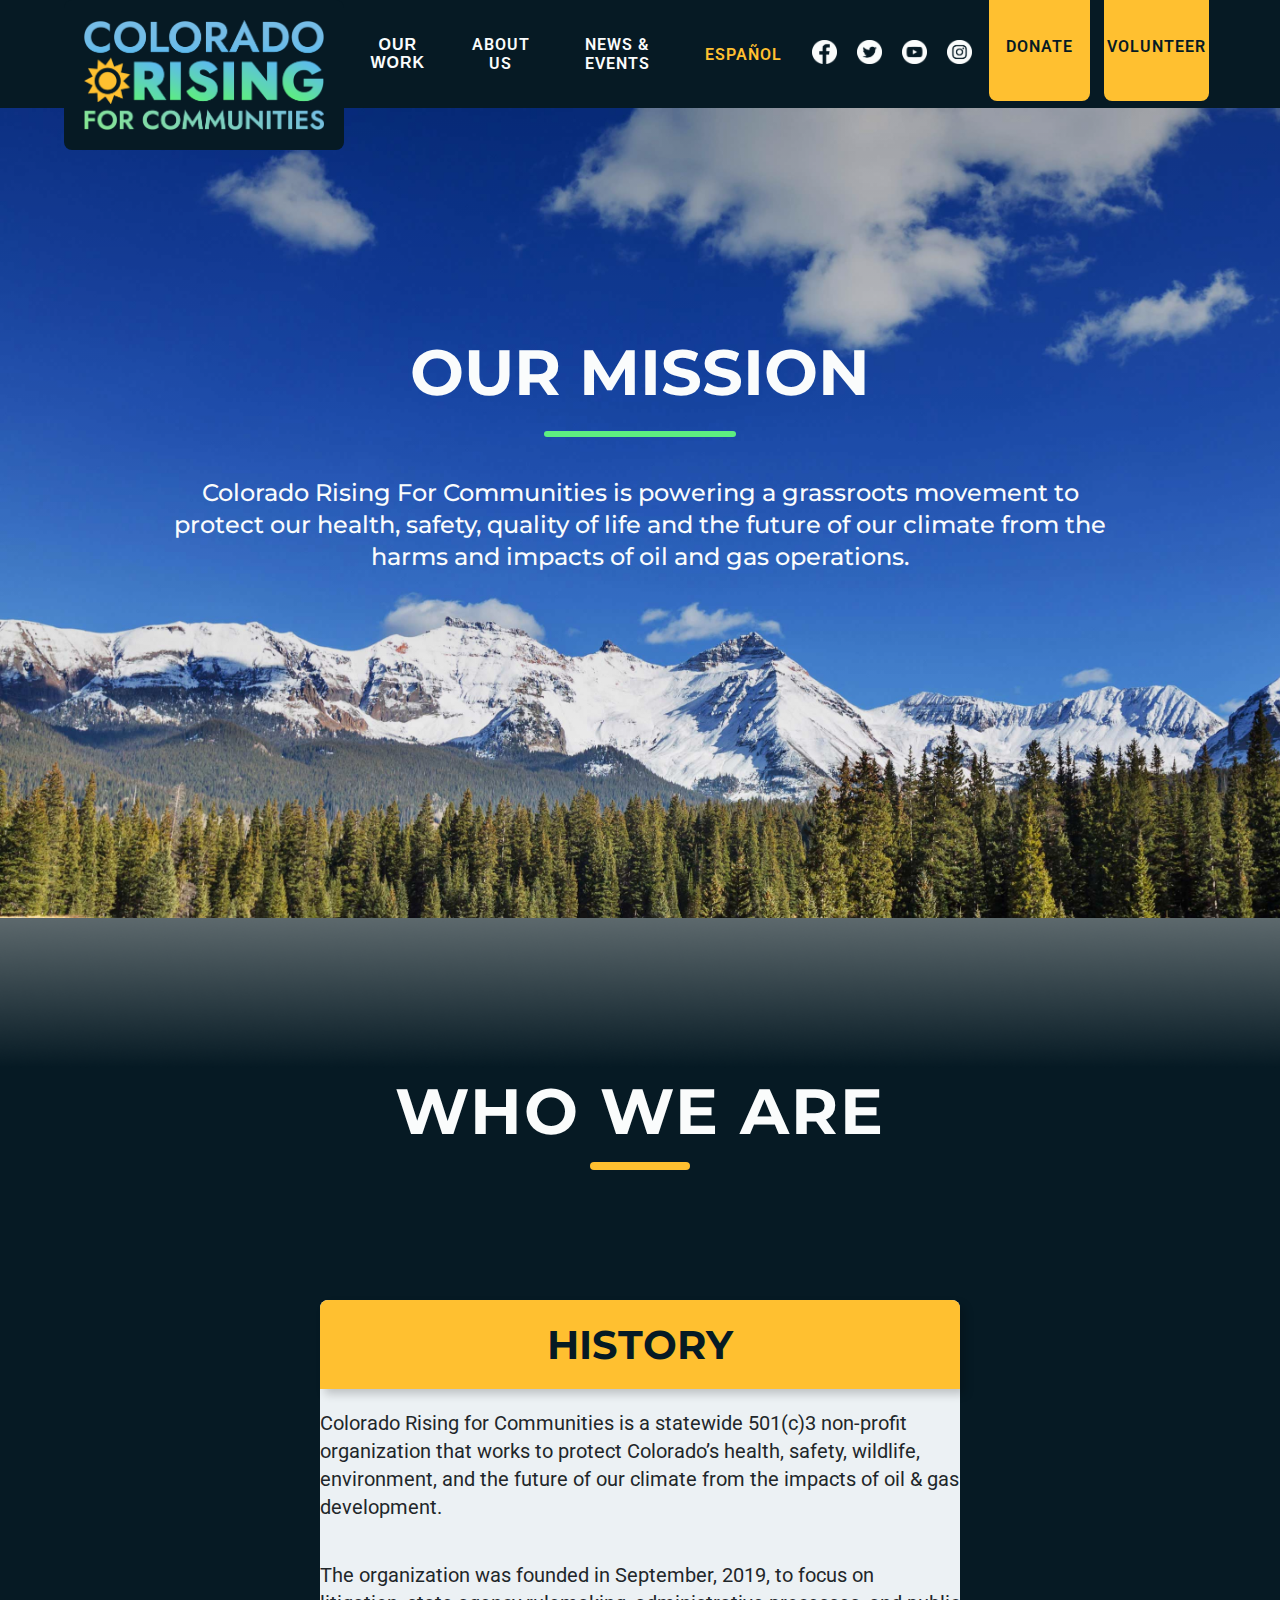
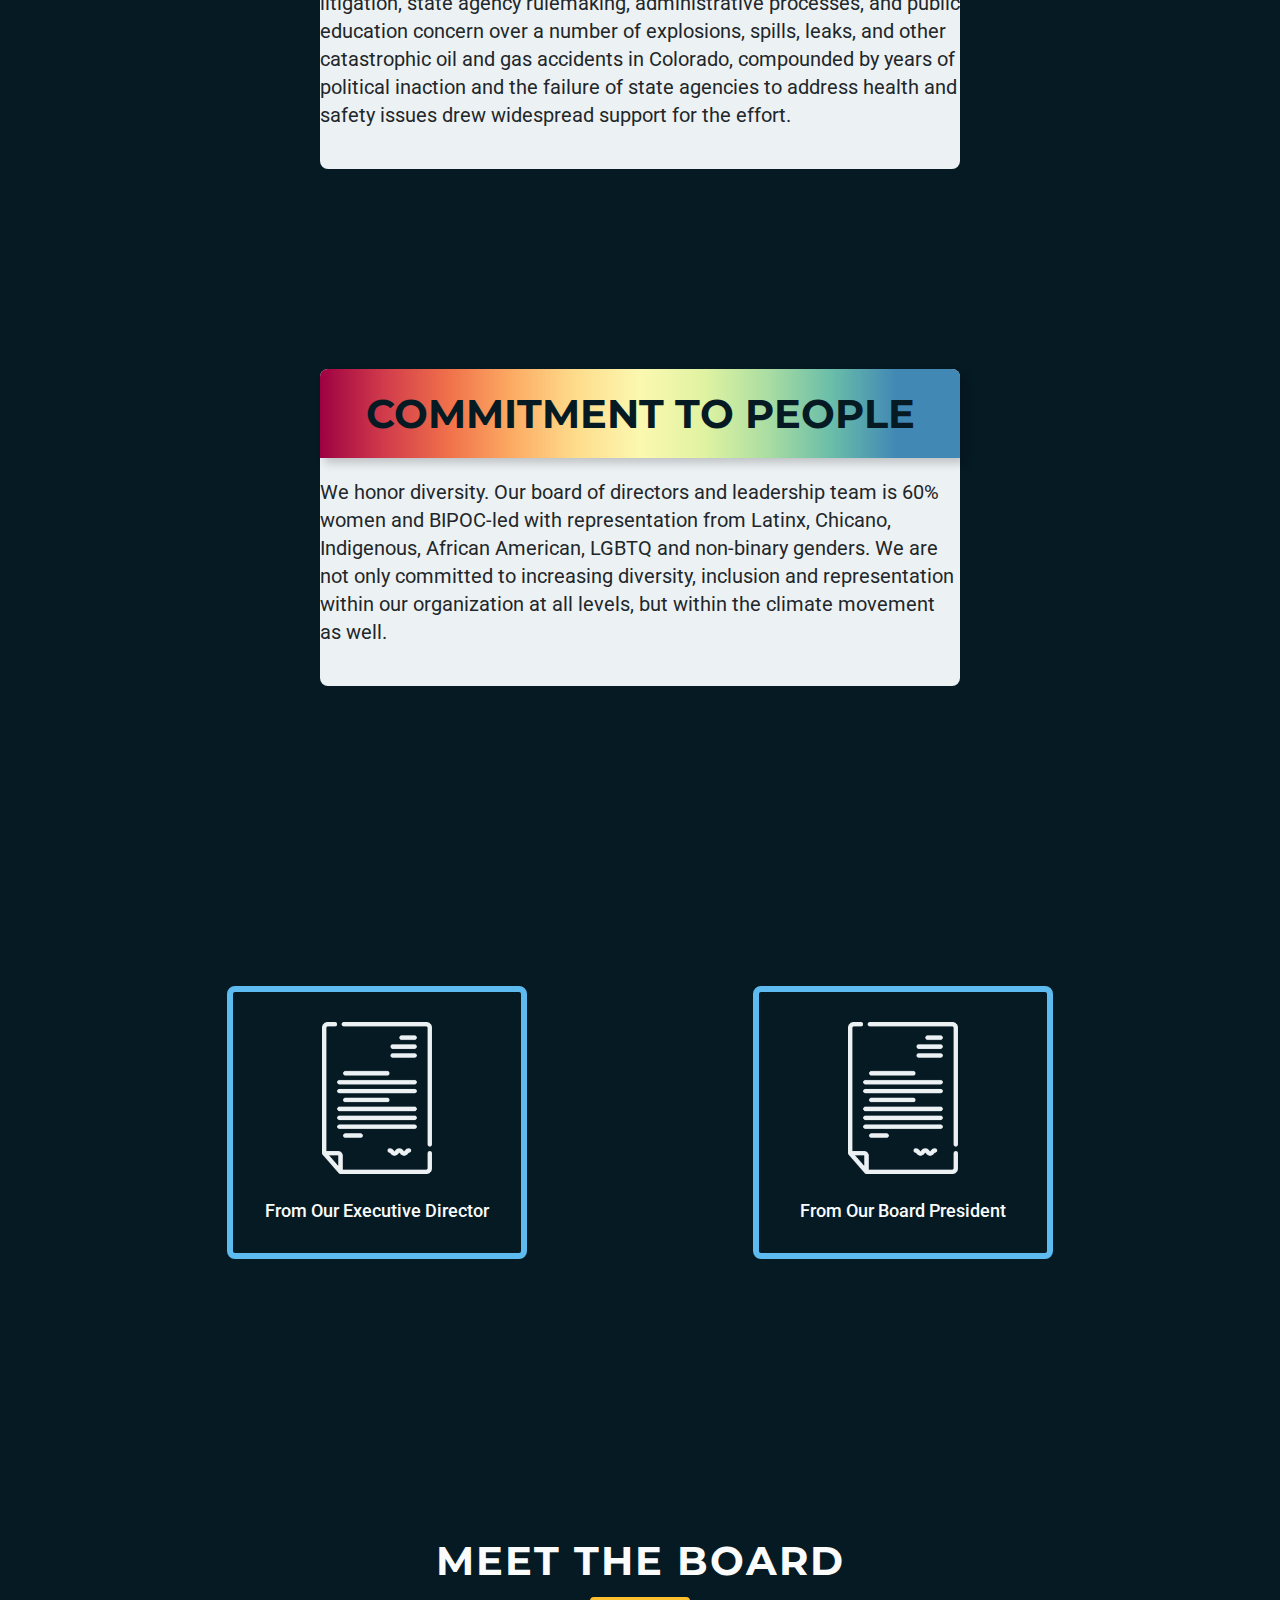
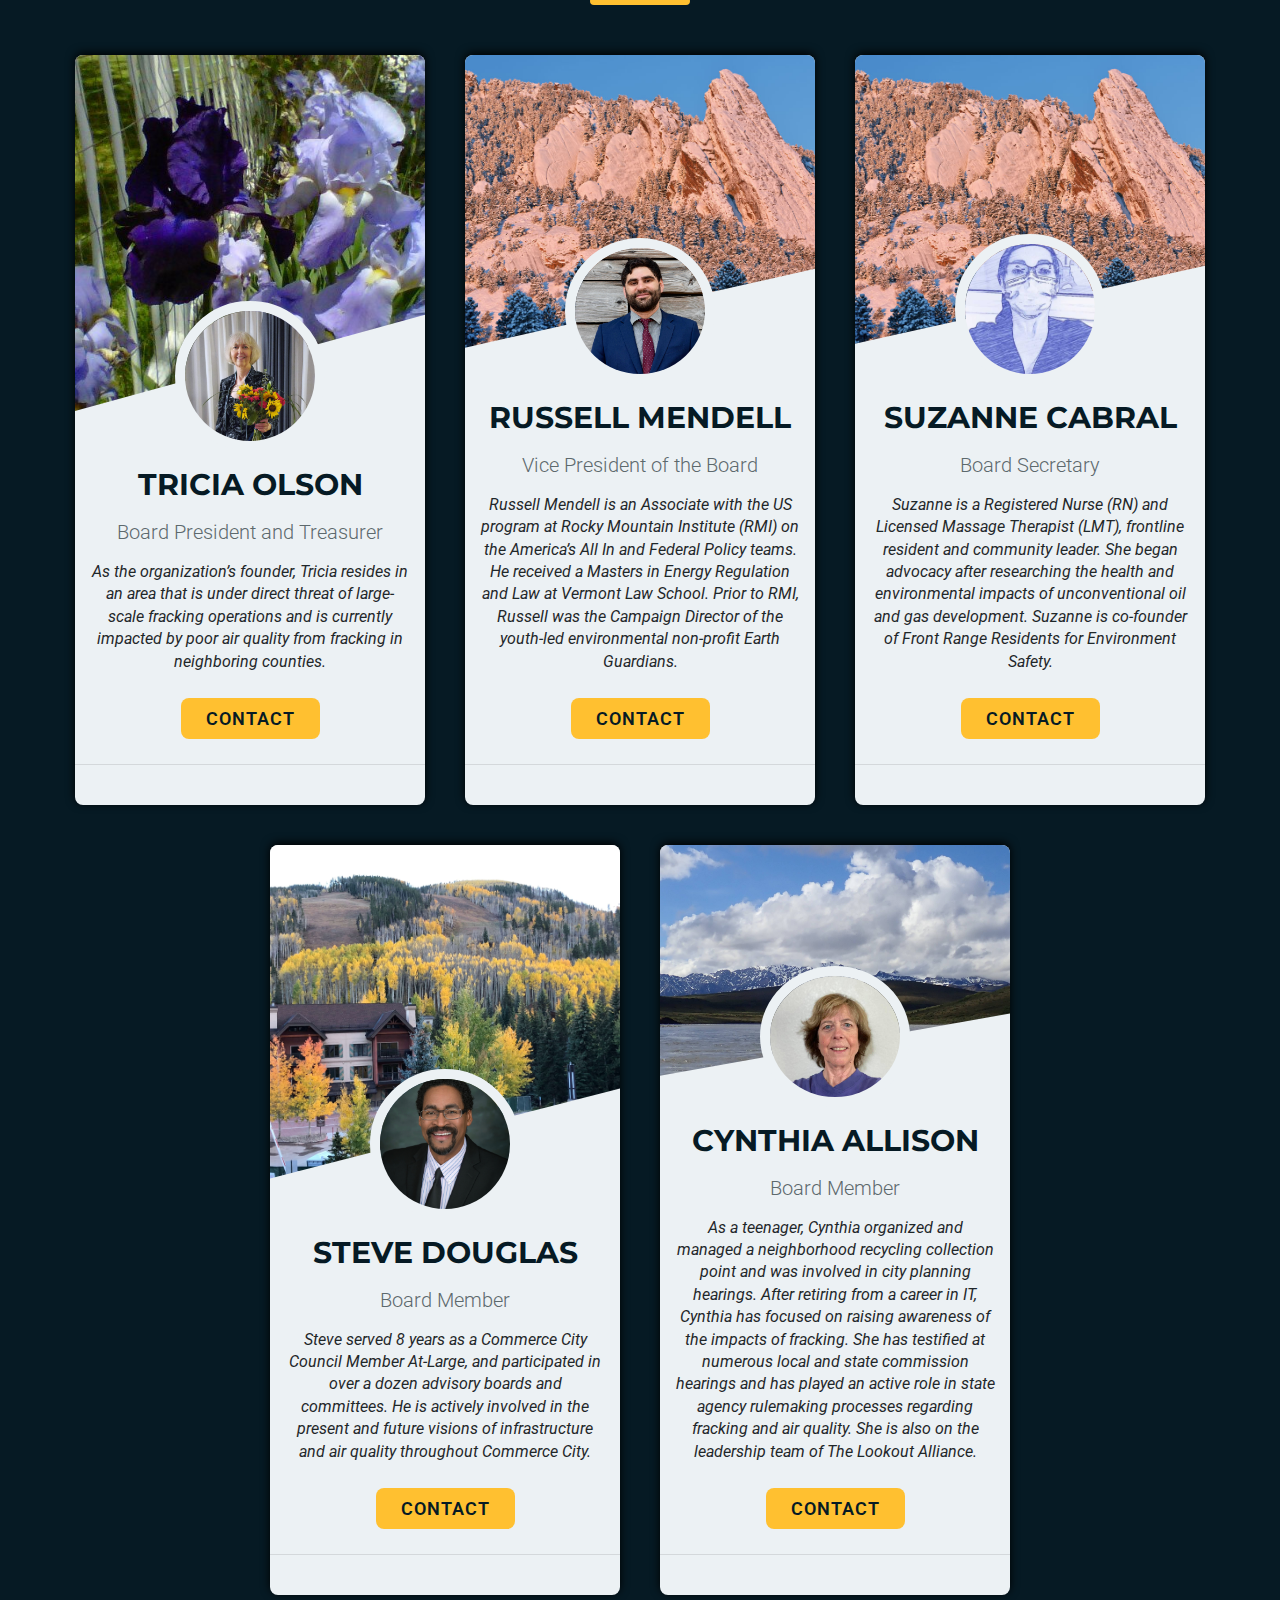
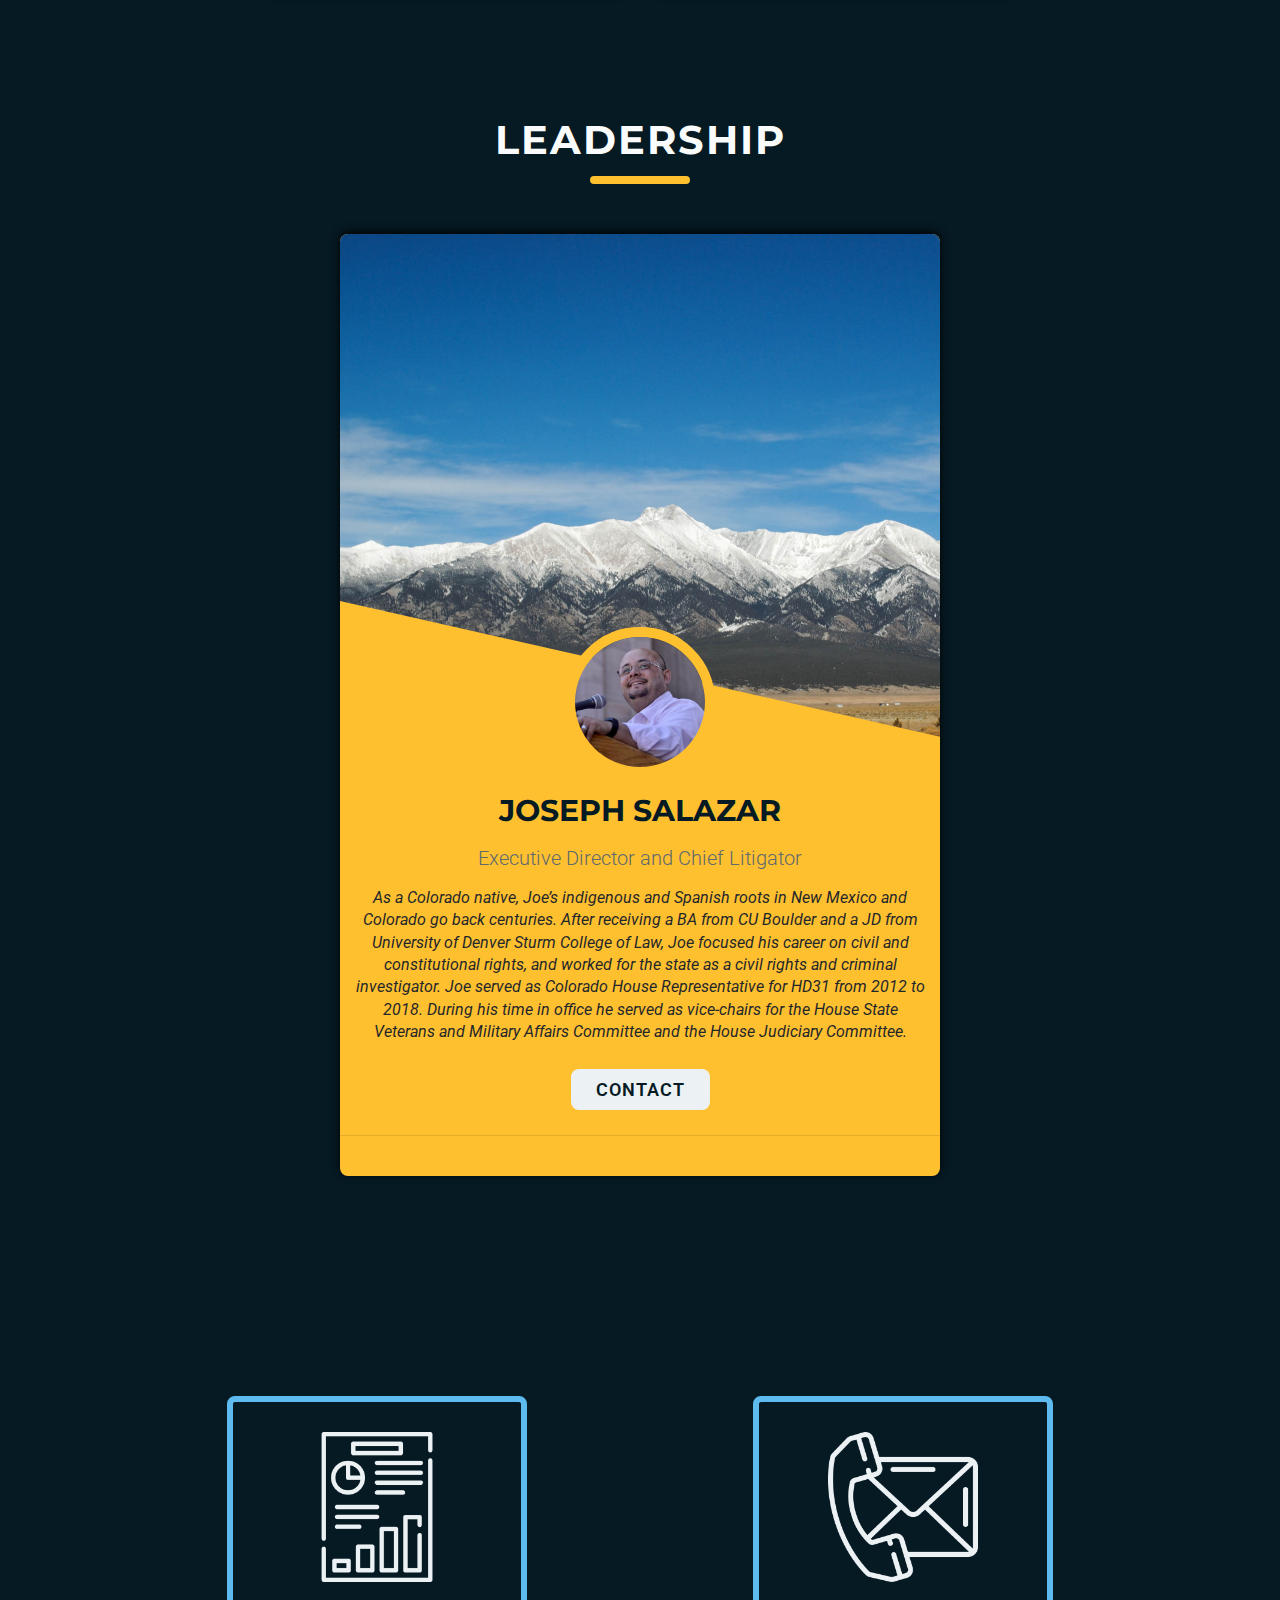
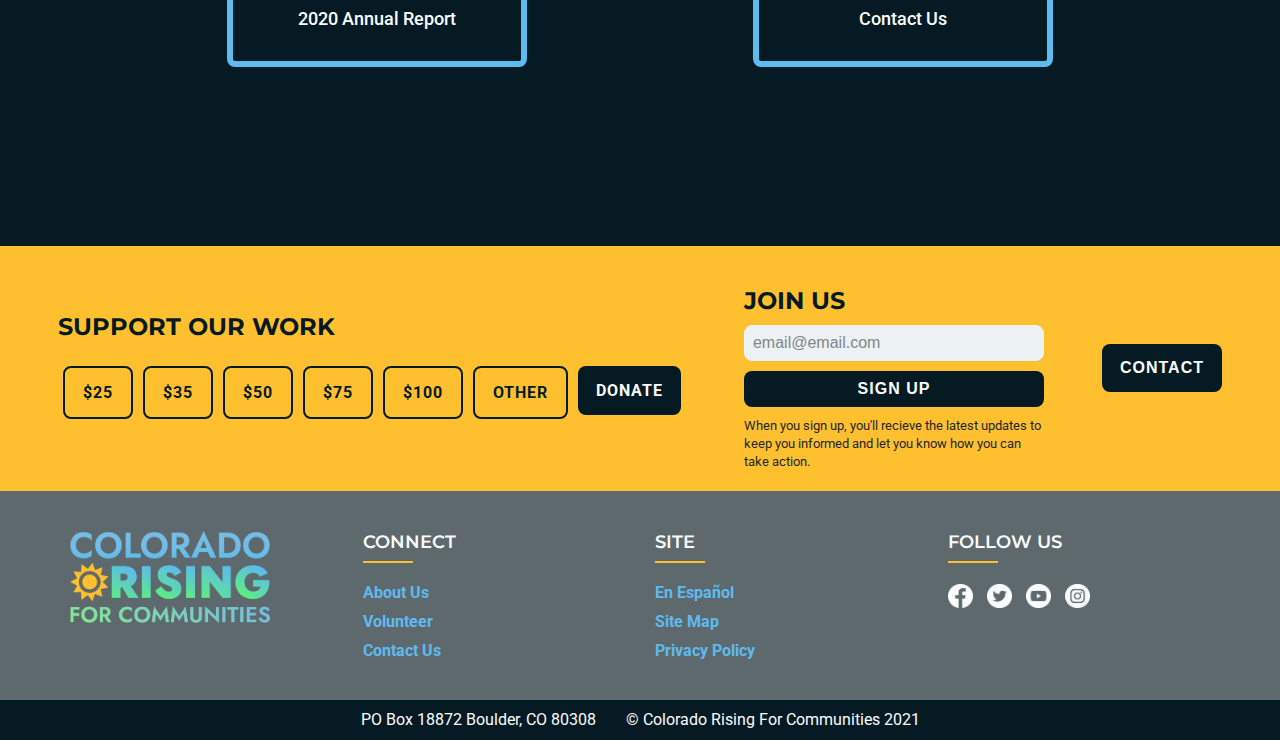
==== commit d088f1ce: "bios" ====
--- a/about-us/index.html
+++ b/about-us/index.html
@@ -176,10 +176,9 @@
                             class="profile-img">
                         <h3>Tricia Olson</h3>
                         <p class="job-title">Board President and Treasurer</p>
-                        <p class="about">Lorem ipsum dolor sit amet consectetur, adipisicing elit. Voluptate quisquam
-                            eos neque nobis quas quasi vitae at corrupti odio dolores voluptates sapiente pariatur
-                            delectus quos, adipisci itaque et, illum iure in temporibus provident error deserunt
-                            inventore accusamus! Error quae eius quam facere ut cumque autem amet libero quibusdam!
+                        <p class="about">As the organization’s founder, Tricia resides in an area that is under direct
+                            threat of large-scale fracking operations and is currently impacted by poor air quality from
+                            fracking in neighboring counties.
                         </p>
                         <a href="mailto:unite@corising.org" class="board-btn">Contact</a>
                         <ul class="board-social-media-links optional">
@@ -213,10 +212,10 @@
                             class="profile-img">
                         <h3>Suzanne Cabral</h3>
                         <p class="job-title">Board Secretary</p>
-                        <p class="about">Lorem ipsum dolor sit amet consectetur adipisicing elit. Blanditiis, molestias
-                            totam quia dolor alias, eius ab quibusdam, dolorum esse ut eligendi et itaque enim vel ipsum
-                            mollitia impedit soluta est expedita dicta quo maiores illum maxime! Ipsa, reiciendis
-                            dolore? Autem assumenda quisquam quod possimus atque reiciendis modi!
+                        <p class="about">Suzanne is a Registered Nurse (RN) and Licensed Massage Therapist (LMT),
+                            frontline resident and community leader. She began advocacy after researching the health and
+                            environmental impacts of unconventional oil and gas development. Suzanne is co-founder of
+                            Front Range Residents for Environment Safety.
                         </p>
                         <a href="mailto:unite@corising.org" class="board-btn">Contact</a>
                         <ul class="board-social-media-links optional">
@@ -230,10 +229,9 @@
                         <img src="images/Steve_Douglas.jpg" alt="Steve Douglas, Board Member" class="profile-img">
                         <h3>Steve Douglas</h3>
                         <p class="job-title">Board Member</p>
-                        <p class="about">Lorem ipsum dolor sit amet consectetur adipisicing elit. Magni tempora
-                            dignissimos veniam voluptates vitae totam reiciendis ipsa mollitia illo, qui, deserunt
-                            magnam ipsum quo. Saepe rem veritatis a! Non tempora error corrupti veritatis doloremque
-                            asperiores, ipsam quia vel recusandae dolores aperiam eveniet dolorem, animi placeat.
+                        <p class="about">Steve served 8 years as a Commerce City Council Member At-Large, and
+                            participated in over a dozen advisory boards and committees. He is actively involved in the
+                            present and future visions of infrastructure and air quality throughout Commerce City.
                         </p>
                         <a href="mailto:unite@corising.org" class="board-btn">Contact</a>
                         <ul class="board-social-media-links optional">
@@ -247,12 +245,12 @@
                         <img src="images/Cynthia-Allison.jpg" alt="Cynthia Allison, Board Member" class="profile-img">
                         <h3>Cynthia Allison</h3>
                         <p class="job-title">Board Member</p>
-                        <p class="about">Lorem ipsum dolor, sit amet consectetur adipisicing elit. Reprehenderit iste
-                            commodi aut! Natus doloremque ab quo voluptate corporis iste temporibus nulla perspiciatis
-                            accusamus. Impedit, harum dolores quam placeat, minima praesentium sunt voluptas deserunt
-                            qui
-                            omnis quisquam facere. Ullam exercitationem, tenetur fugiat odit repellendus reprehenderit
-                            illum! Natus asperiores distinctio corrupti hic?
+                        <p class="about">As a teenager, Cynthia organized and managed a neighborhood recycling
+                            collection point and was involved in city planning hearings. After retiring from a career in
+                            IT, Cynthia has focused on raising awareness of the impacts of fracking. She has testified
+                            at numerous local and state commission hearings and has played an active role in state
+                            agency rulemaking processes regarding fracking and air quality. She is also on the
+                            leadership team of The Lookout Alliance.
                         </p>
                         <a href="mailto:unite@corising.org" class="board-btn">Contact</a>
                         <ul class="board-social-media-links">
@@ -278,10 +276,13 @@
                             class="leadership-profile-img">
                         <h3>Joseph Salazar</h3>
                         <p class="job-title">Executive Director and Chief Litigator</p>
-                        <p class="about">Lorem ipsum dolor sit amet consectetur, adipisicing elit. Voluptate quisquam
-                            eos neque nobis quas quasi vitae at corrupti odio dolores voluptates sapiente pariatur
-                            delectus quos, adipisci itaque et, illum iure in temporibus provident error deserunt
-                            inventore accusamus! Error quae eius quam facere ut cumque autem amet libero quibusdam!
+                        <p class="about">As a Colorado native, Joe’s indigenous and Spanish roots in New Mexico and
+                            Colorado go back centuries. After receiving a BA from CU Boulder and a JD from University of
+                            Denver Sturm College of Law, Joe focused his career on civil and constitutional rights, and
+                            worked for the state as a civil rights and criminal investigator. Joe served as Colorado
+                            House Representative for HD31 from 2012 to 2018. During his time in office he served as
+                            vice-chairs for the House State Veterans and Military Affairs Committee and the House
+                            Judiciary Committee.
                         </p>
                         <a href="#" class="board-btn leadership-btn">Contact</a>
                         <ul class="board-social-media-links">
--- a/styles/style.css
+++ b/styles/style.css
@@ -2646,7 +2646,7 @@
   background: linear-gradient(to right, #ffb300 0%, #ffb300 5px, transparent 5px);
   background-repeat: repeat-x;
   background-size: 100%;
-  color: #fafcfc;
+  color: #061a24;
   padding-left: 1rem;
 }
 
@@ -2691,7 +2691,7 @@
 
 hr.hr-2-green {
   border: 0;
-  height: 2px;
+  height: 5px;
   background: #1f272a;
   margin-bottom: 4rem;
   background-image: -webkit-gradient(linear, left top, right top, from(#5dbbef), color-stop(#5def80), to(#5dbbef));
@@ -2700,7 +2700,7 @@
 
 hr.hr-2-green-bottom {
   border: 0;
-  height: 2px;
+  height: 5px;
   background: #1f272a;
   margin-top: 4rem;
   background-image: -webkit-gradient(linear, left top, right top, from(#5dbbef), color-stop(#5def80), to(#5dbbef));
@@ -4954,8 +4954,8 @@
 .volunteer-header {
   height: 90vh;
   width: 100vw;
-  background: -webkit-gradient(linear, left top, left bottom, from(rgba(0, 0, 0, 0.4)), to(transparent)), url("/volunteer/images/volunteer-header.jpg");
-  background: linear-gradient(rgba(0, 0, 0, 0.4), transparent), url("/volunteer/images/volunteer-header.jpg");
+  background: -webkit-gradient(linear, left top, left bottom, from(rgba(0, 0, 0, 0.6)), to(transparent)), url("/volunteer/images/volunteer-header-2.jpg");
+  background: linear-gradient(rgba(0, 0, 0, 0.6), transparent), url("/volunteer/images/volunteer-header-2.jpg");
   background-repeat: no-repeat;
   background-size: cover;
   background-position: fixed;
@@ -4970,9 +4970,10 @@
   -webkit-box-align: center;
       -ms-flex-align: center;
           align-items: center;
-  -webkit-box-pack: center;
-      -ms-flex-pack: center;
-          justify-content: center;
+  -webkit-box-pack: start;
+      -ms-flex-pack: start;
+          justify-content: flex-start;
+  padding-top: 20rem;
   text-align: center;
 }
 
@@ -5287,8 +5288,8 @@
 .justice-rising-page-header {
   height: 90vh;
   width: 100vw;
-  background: -webkit-gradient(linear, left top, left bottom, from(rgba(0, 0, 0, 0.3)), to(transparent)), url("/our-work/images/justice-rising-header.jpg");
-  background: linear-gradient(rgba(0, 0, 0, 0.3), transparent), url("/our-work/images/justice-rising-header.jpg");
+  background: -webkit-gradient(linear, left top, left bottom, from(rgba(0, 0, 0, 0.4)), to(transparent)), url("/our-work/images/justice-rising-header.jpg");
+  background: linear-gradient(rgba(0, 0, 0, 0.4), transparent), url("/our-work/images/justice-rising-header.jpg");
   background-repeat: no-repeat;
   background-size: cover;
   background-position: fixed;
@@ -5761,15 +5762,93 @@
 
 /* symposium */
 .symposium {
-  height: 100vh;
+  height: auto;
 }
 
 .symposium-header {
   text-align: center;
 }
 
+.symp-header-wrapper {
+  background: #ecf1f4;
+}
+
 .symposium-wrapper {
   margin-top: 20rem;
+}
+
+.symp-overview {
+  margin: 0 auto;
+  color: #fafcfc;
+  margin-top: 2rem;
+  padding: 2rem;
+  text-align: center;
+  width: 60vw;
+  font-size: 1.8rem;
+  line-height: 1.8;
+}
+
+.symp-card {
+  margin-top: 10rem;
+  max-width: 90vw;
+  margin-left: auto;
+  margin-right: auto;
+}
+
+.symp-card:last-child {
+  margin-bottom: 10rem;
+}
+
+.symp-row {
+  display: -webkit-box;
+  display: -ms-flexbox;
+  display: flex;
+  -webkit-box-align: center;
+      -ms-flex-align: center;
+          align-items: center;
+  -webkit-box-orient: vertical;
+  -webkit-box-direction: normal;
+      -ms-flex-direction: column;
+          flex-direction: column;
+  background: #ecf1f4;
+  color: #061a24;
+  border-radius: 8px;
+  padding: 2rem;
+}
+
+.symp-col {
+  margin-bottom: 2rem;
+}
+
+.symp-col h2 {
+  text-align: center;
+  margin-top: 1rem;
+  margin-bottom: 1rem;
+}
+
+.symp-col p {
+  line-height: 1.8;
+  width: 75%;
+  margin: 0 auto;
+}
+
+.symp-bios {
+  display: -webkit-box;
+  display: -ms-flexbox;
+  display: flex;
+  -webkit-box-orient: vertical;
+  -webkit-box-direction: normal;
+      -ms-flex-direction: column;
+          flex-direction: column;
+  -webkit-box-align: center;
+      -ms-flex-align: center;
+          align-items: center;
+  margin-top: 1rem;
+}
+
+.symp-bios p {
+  font-size: 1.8rem;
+  font-weight: 600;
 }
 
 .co-header {
